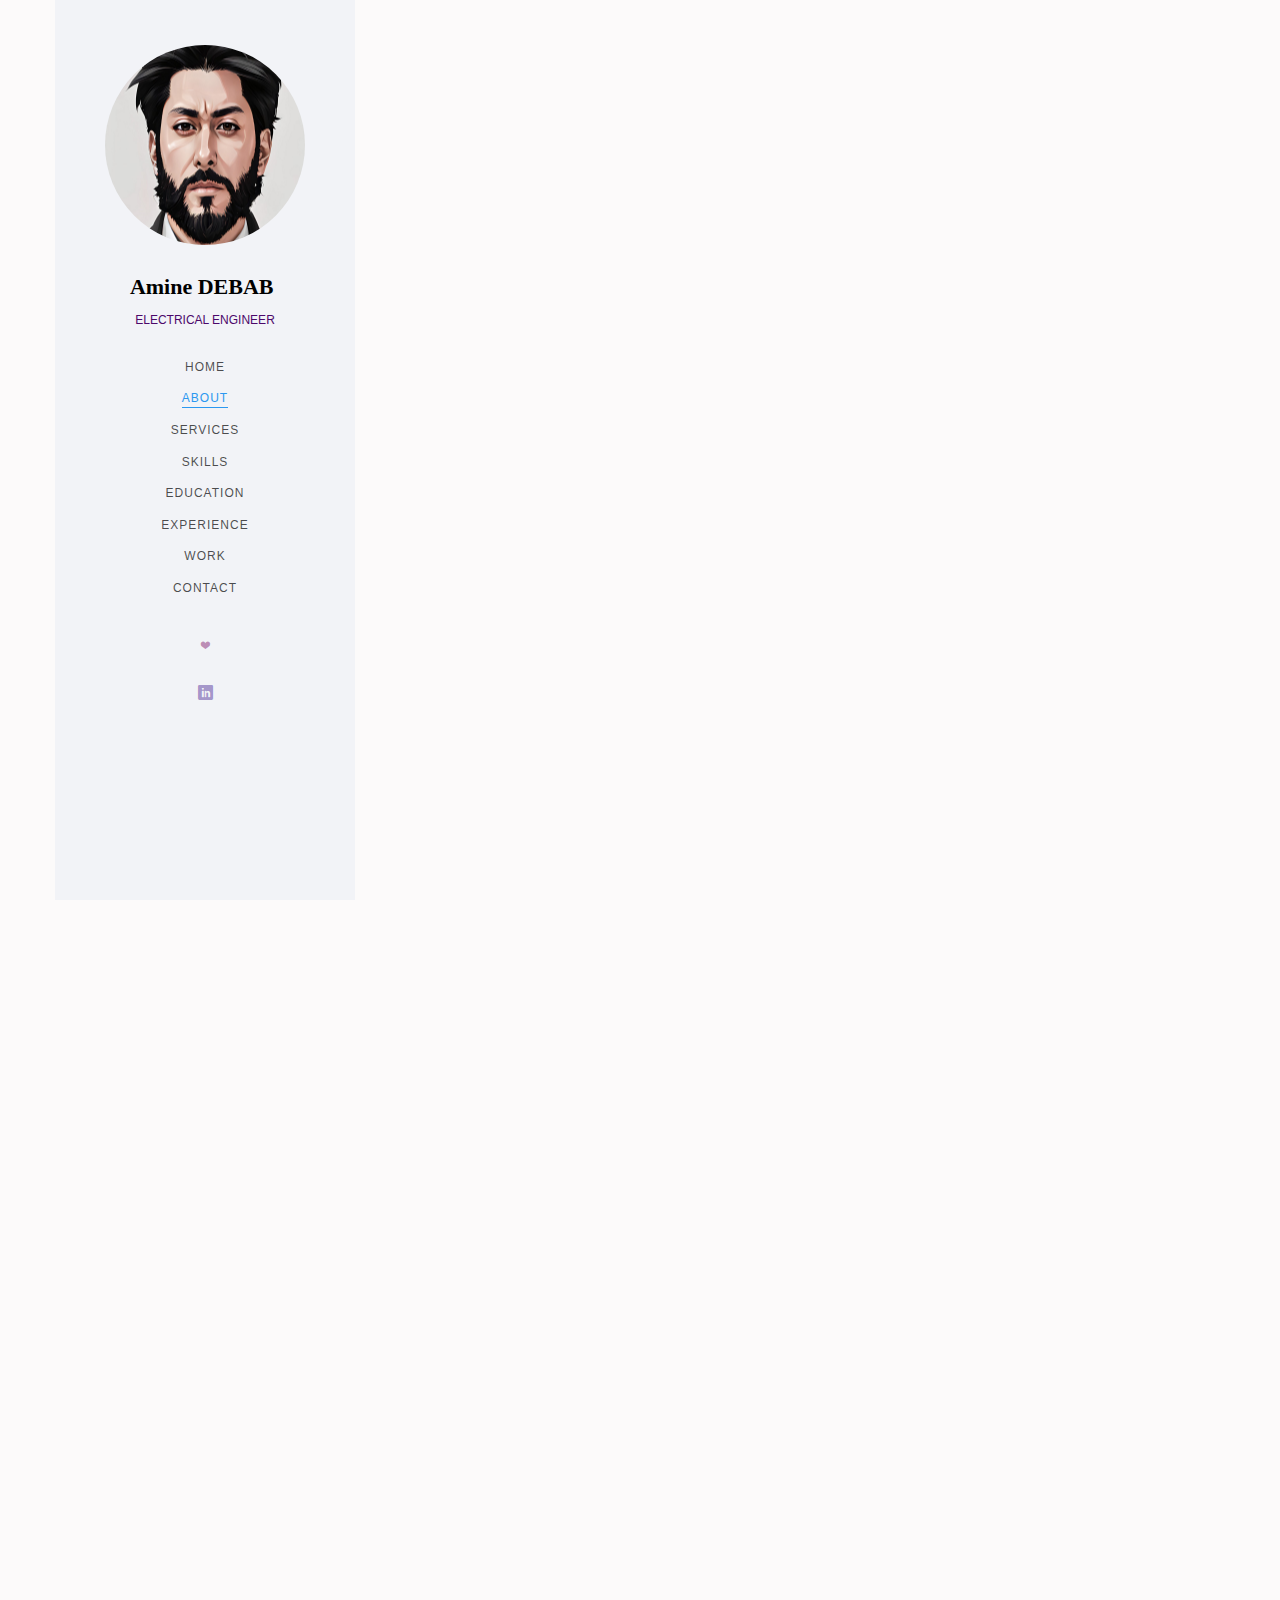
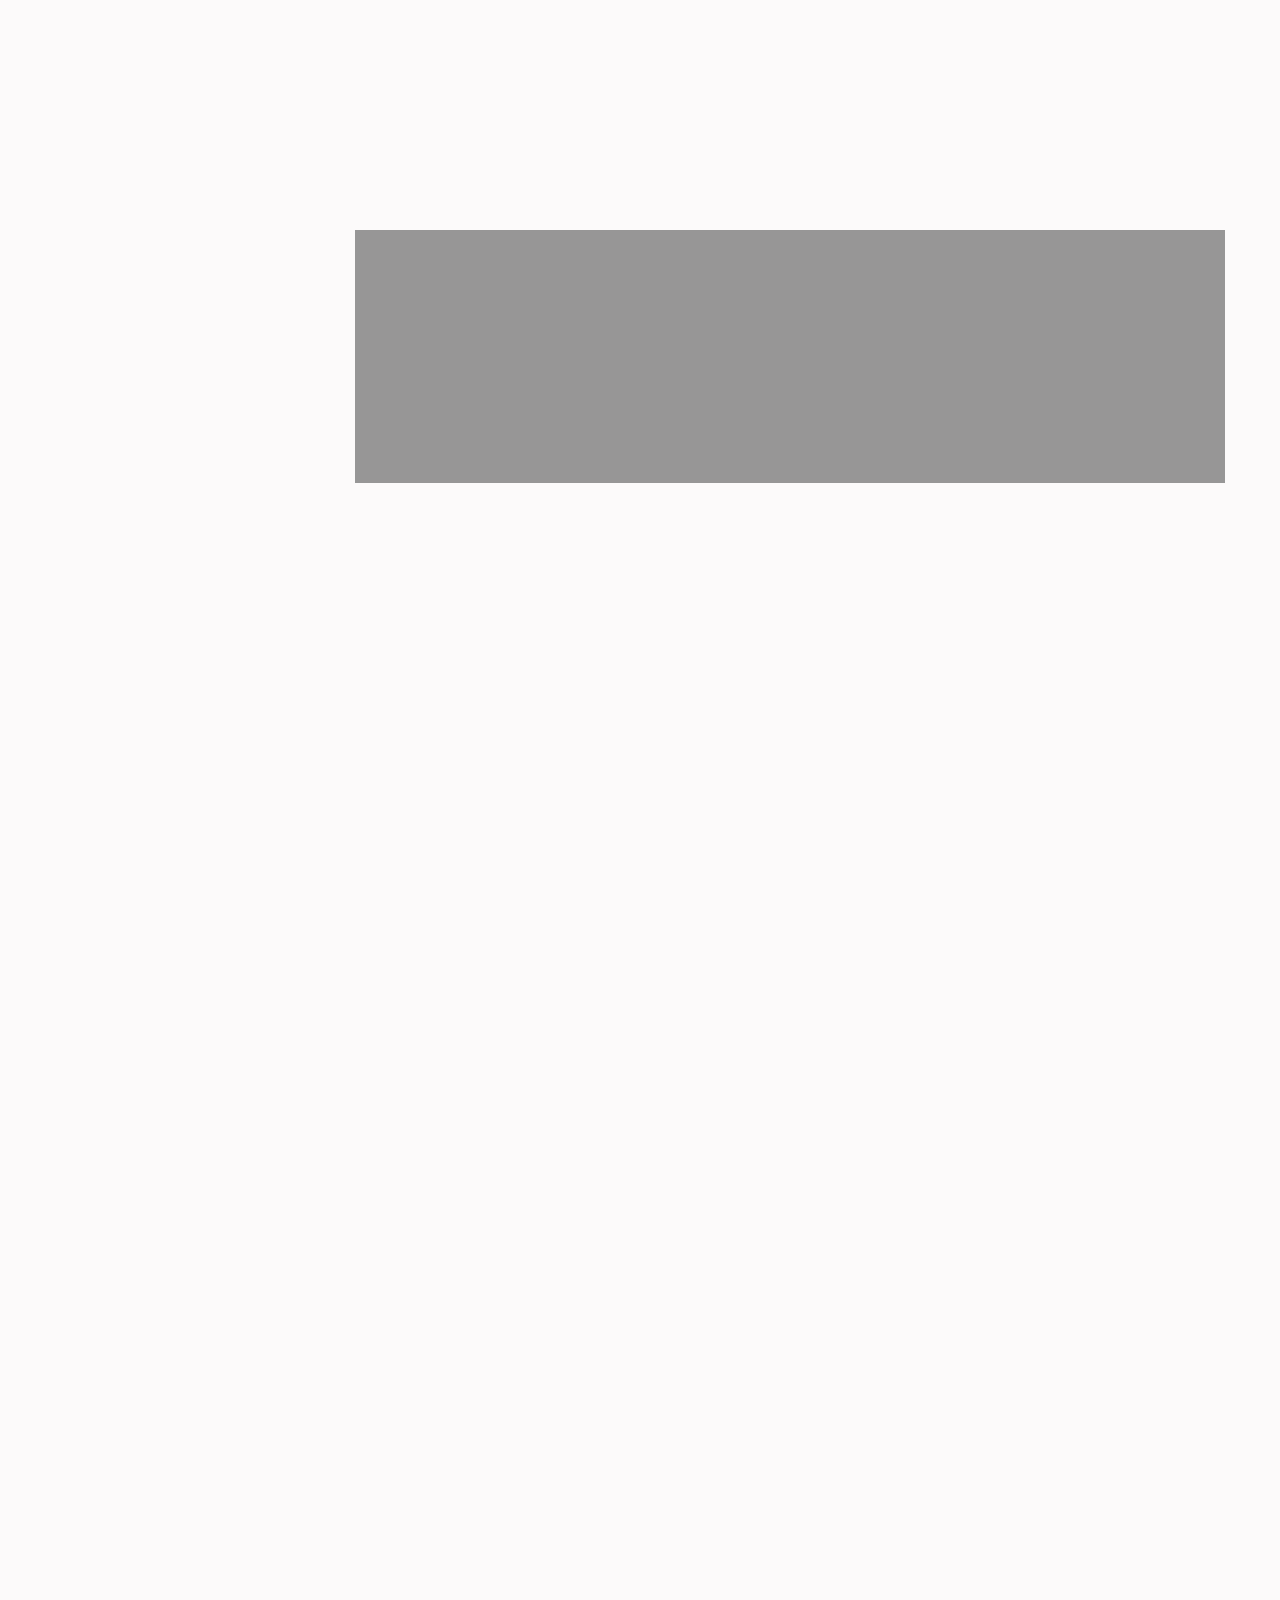
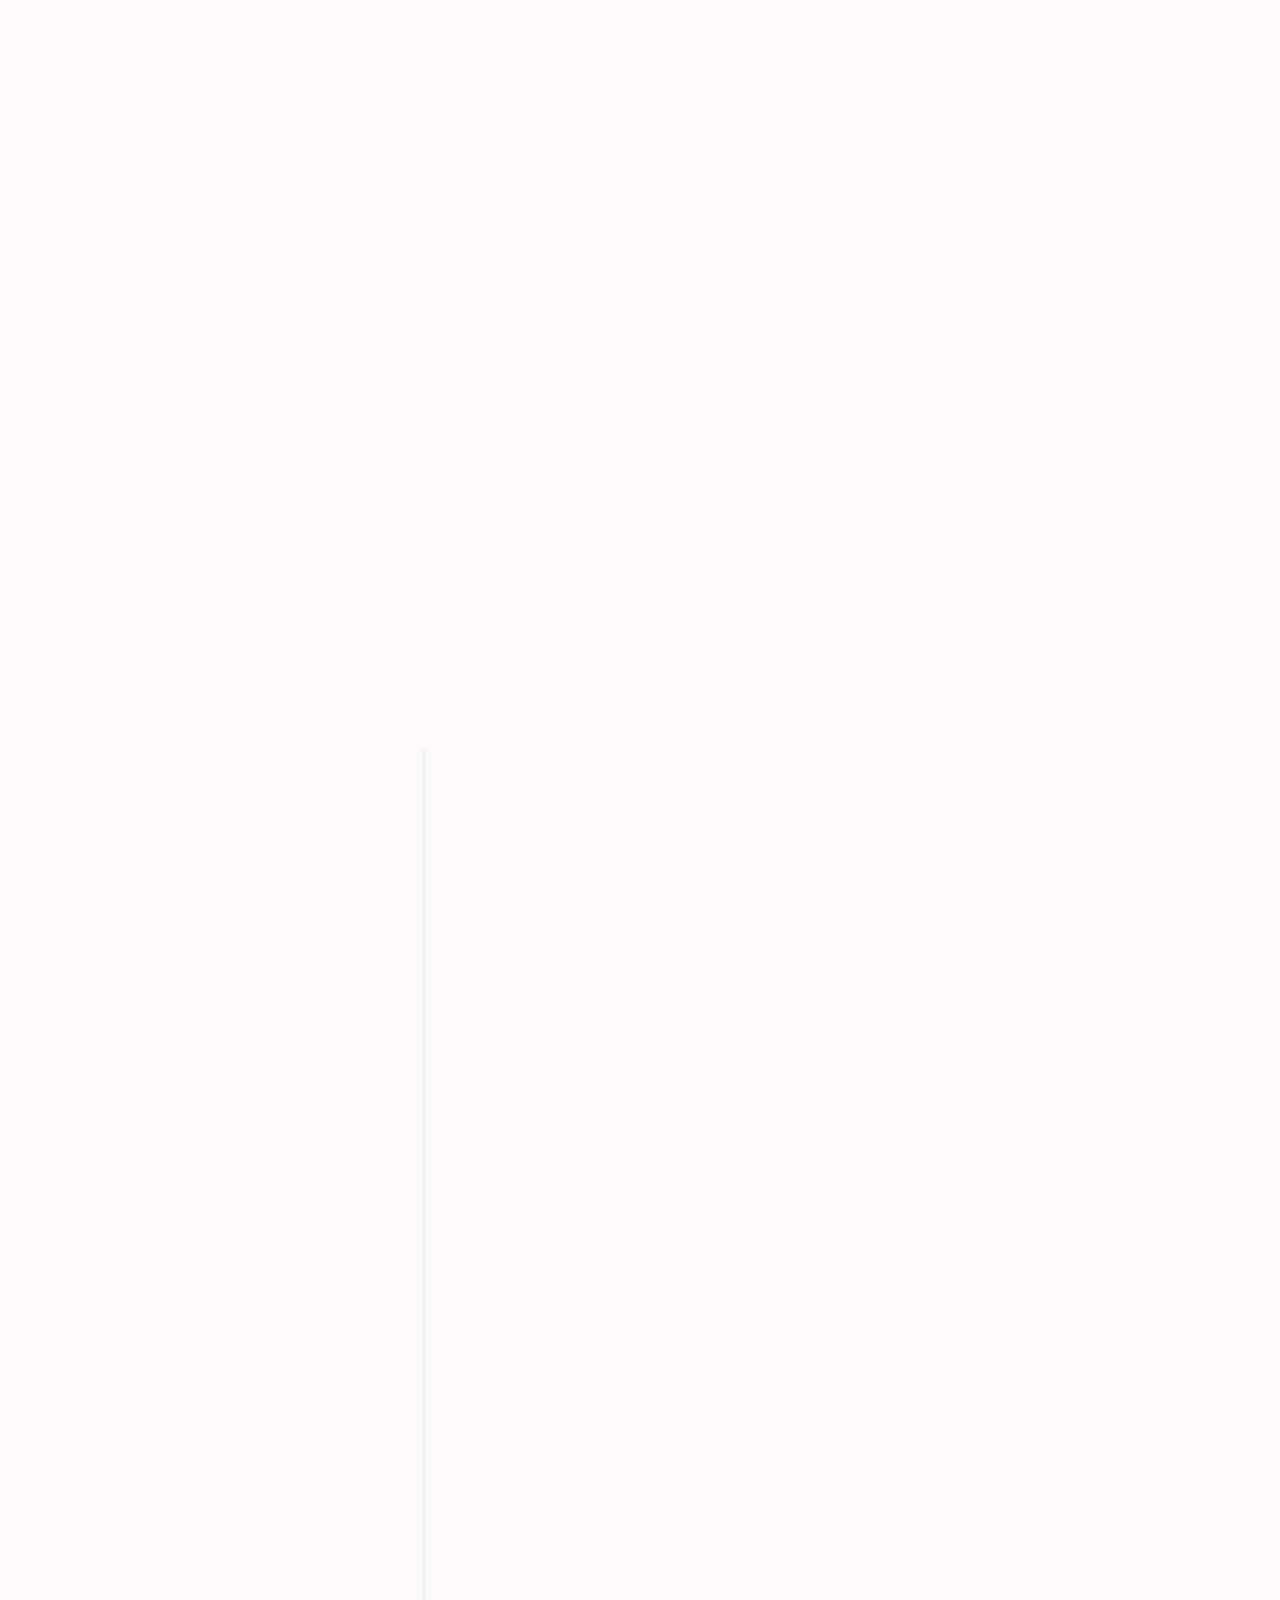
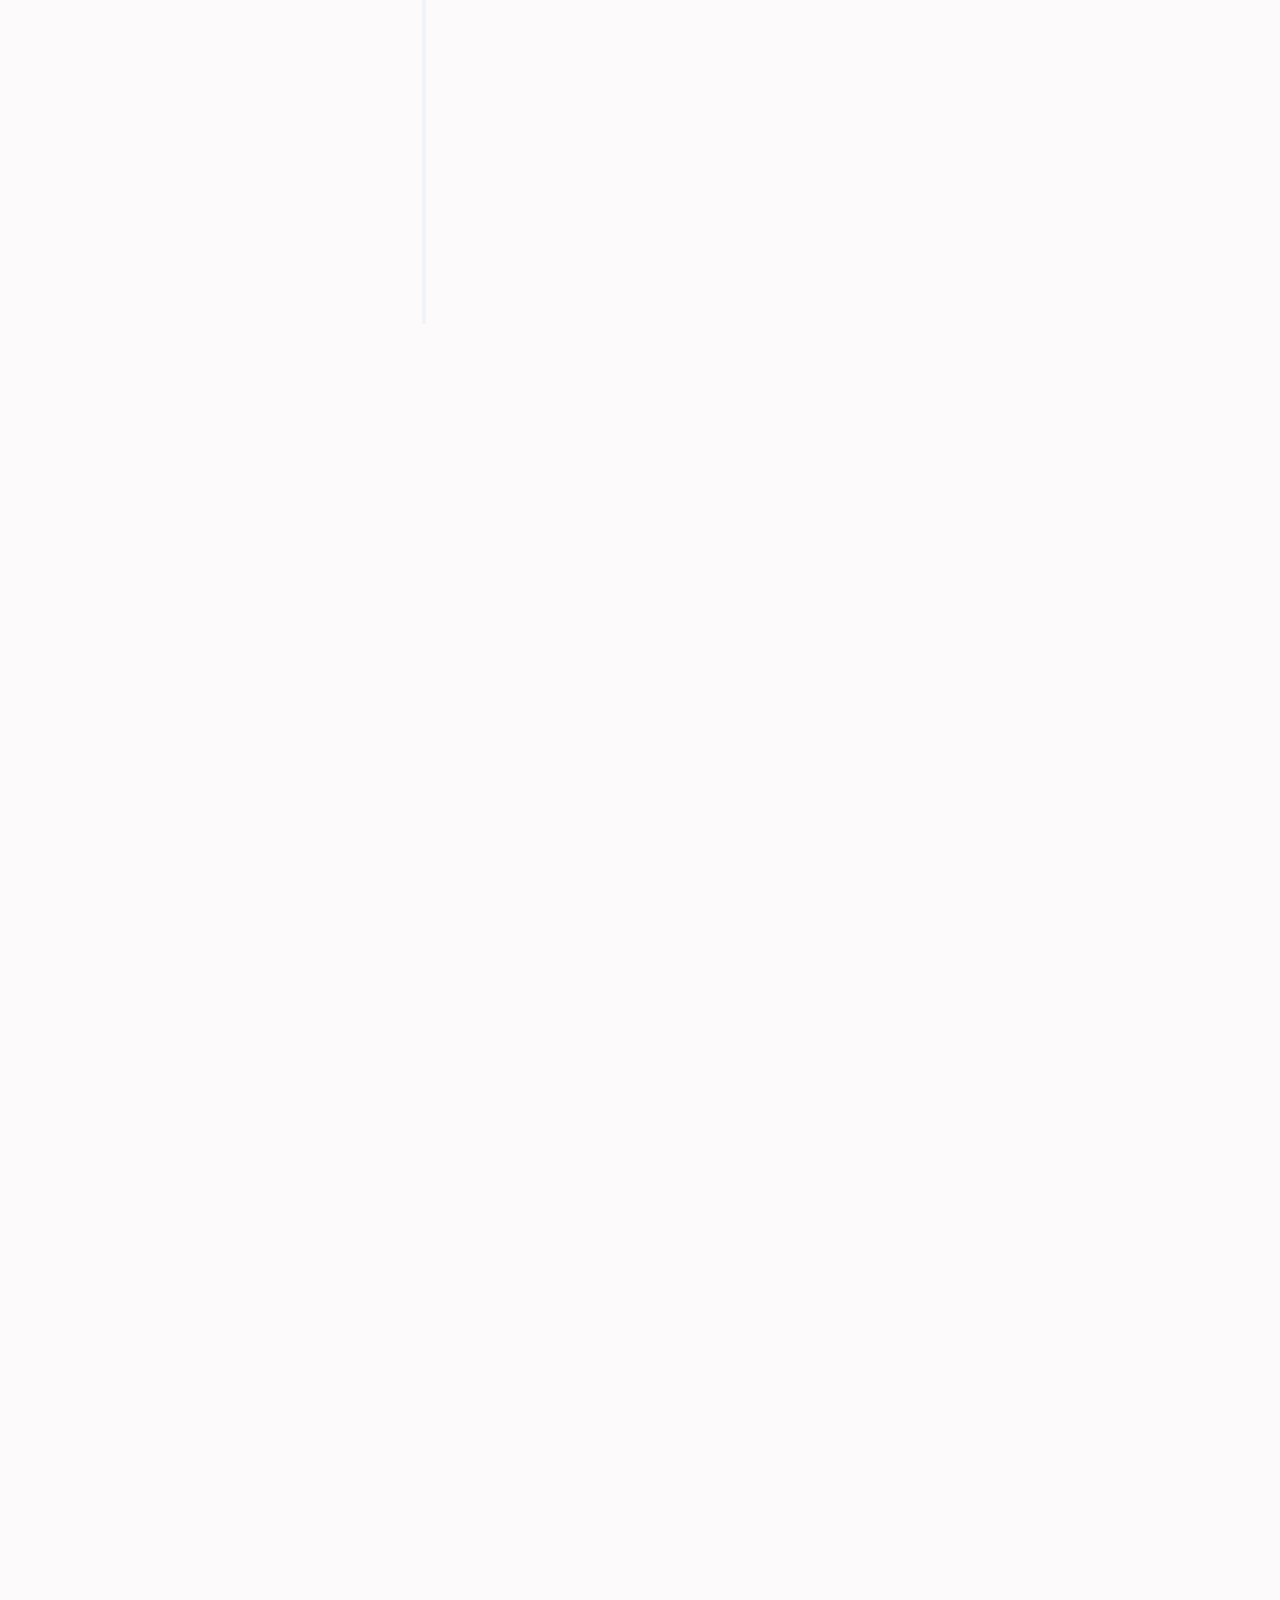
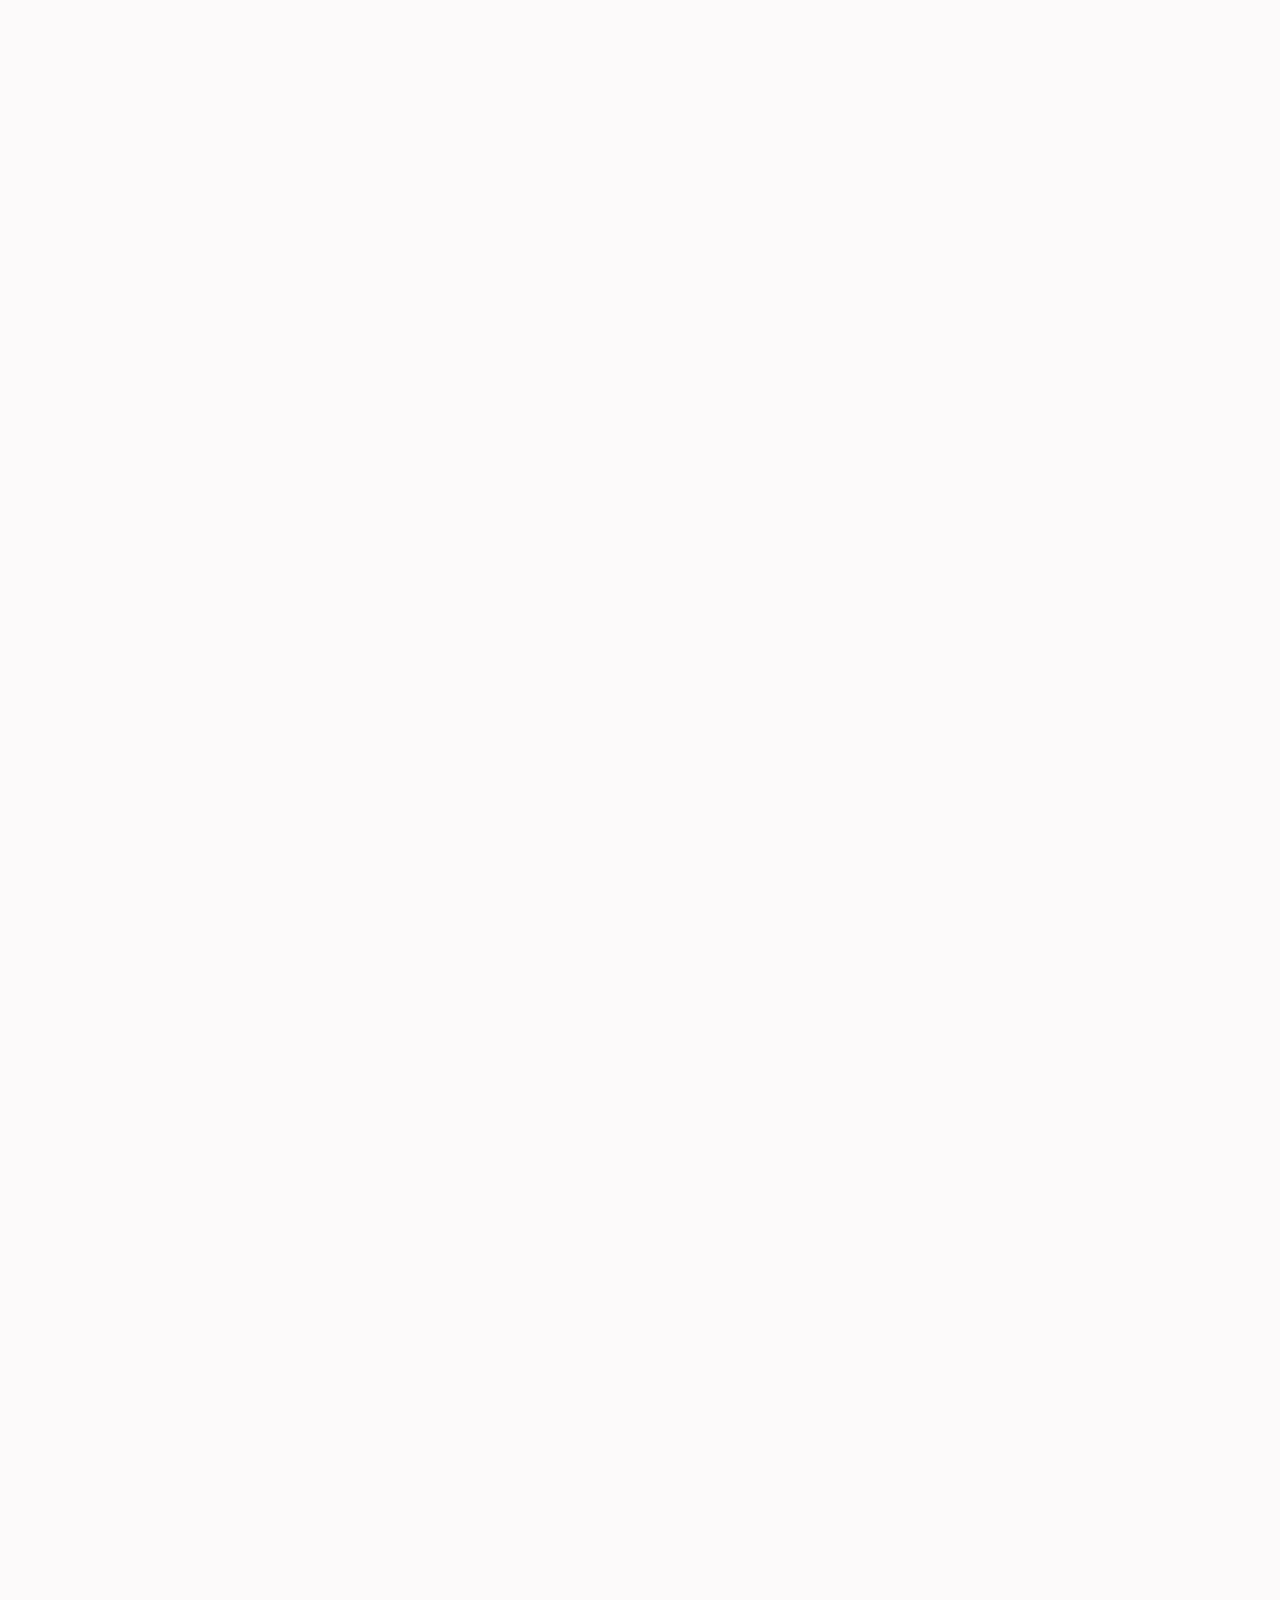
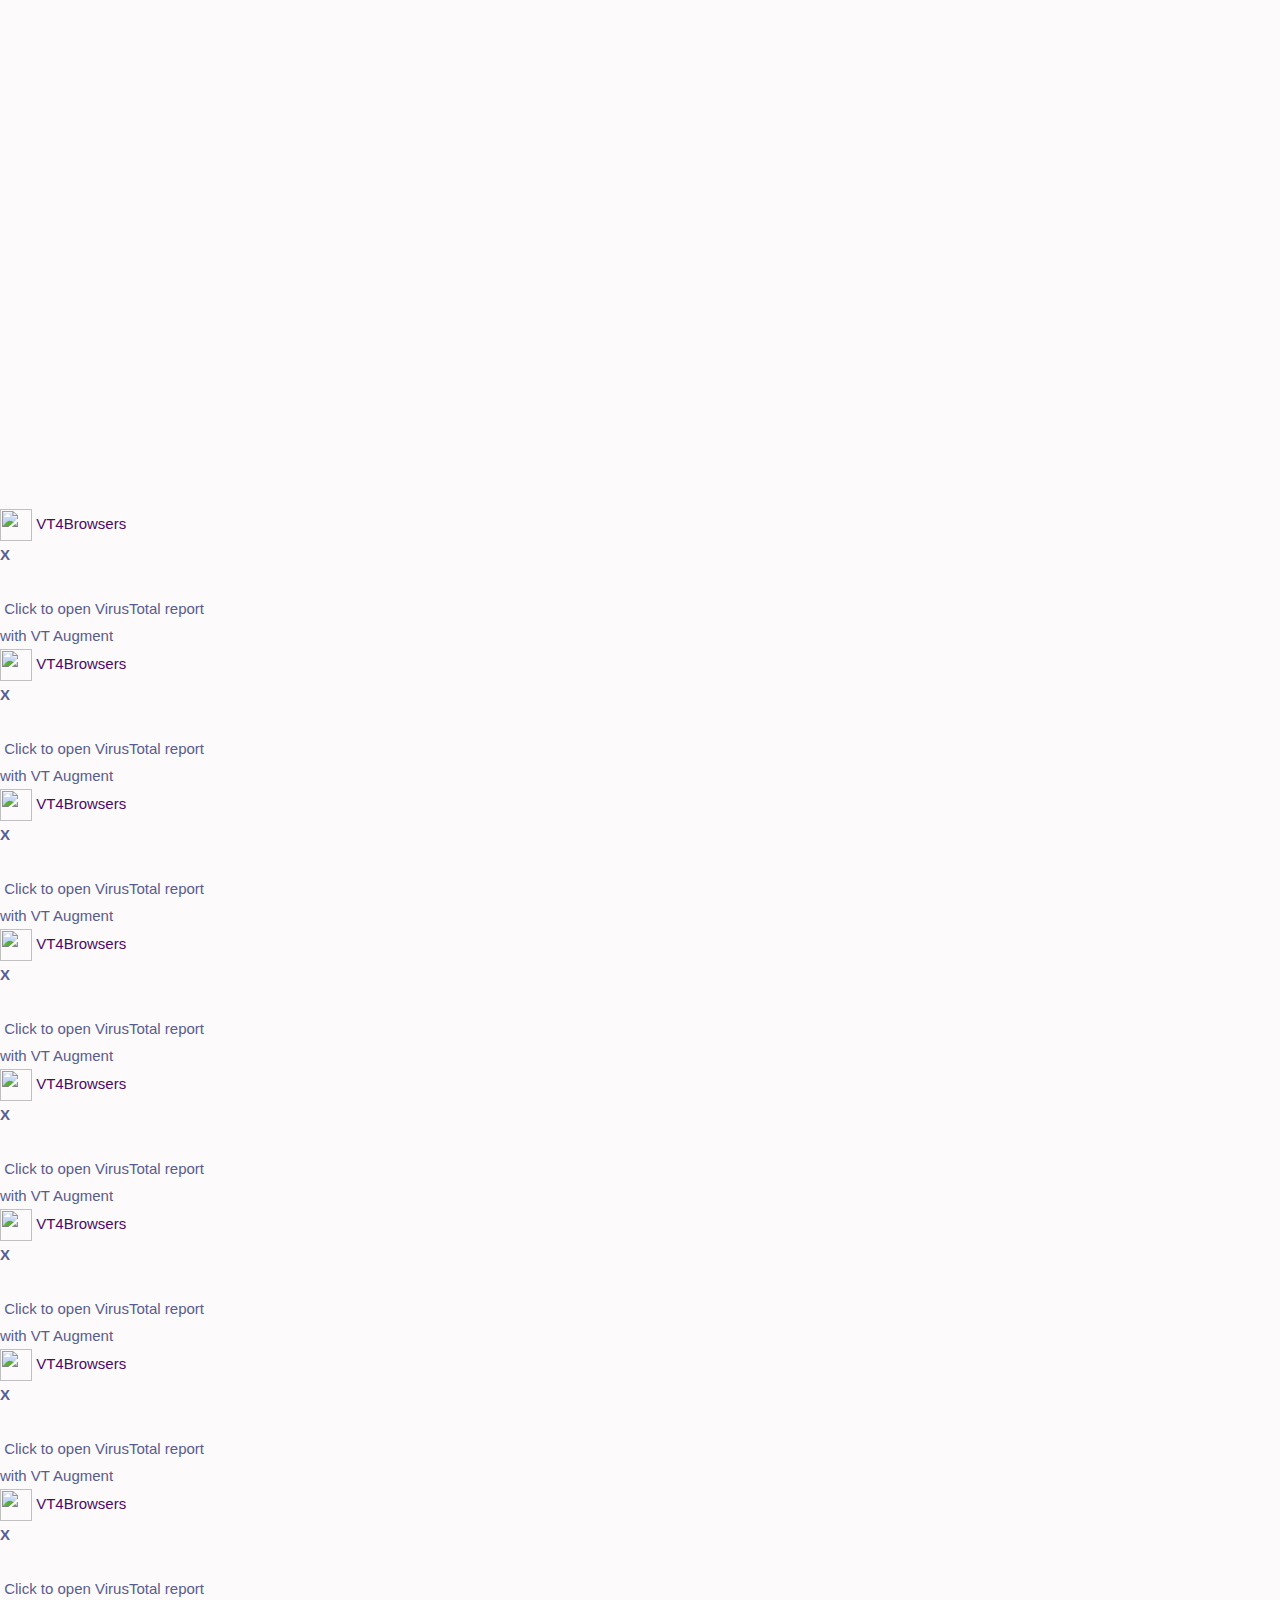
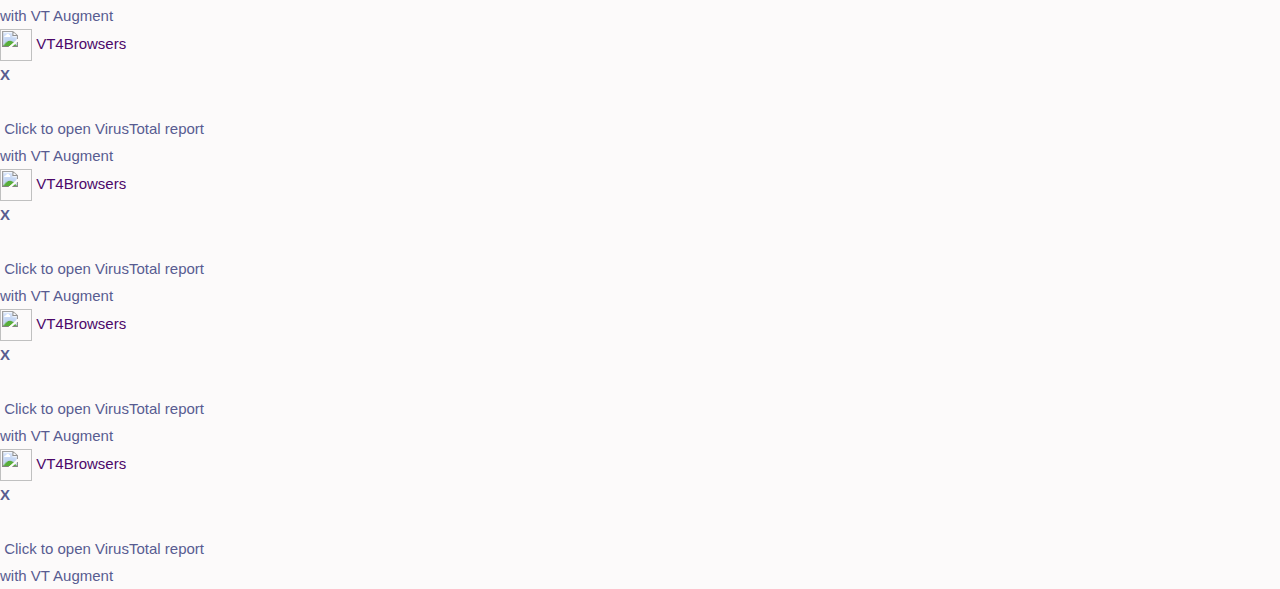
==== index.html @ 6f041cd4 "modified:   index.html" ====
<!DOCTYPE html>
<!-- saved from url=(0032)http://127.0.0.1:5500/index.html -->
<html class="js flexbox canvas canvastext webgl no-touch geolocation postmessage websqldatabase indexeddb hashchange history draganddrop websockets rgba hsla multiplebgs backgroundsize borderimage borderradius boxshadow textshadow opacity cssanimations csscolumns cssgradients cssreflections csstransforms csstransforms3d csstransitions fontface generatedcontent video audio localstorage sessionstorage webworkers no-applicationcache svg inlinesvg smil svgclippaths js flexbox canvas canvastext webgl touch geolocation postmessage websqldatabase indexeddb hashchange history draganddrop websockets rgba hsla multiplebgs backgroundsize borderimage borderradius boxshadow textshadow opacity cssanimations csscolumns cssgradients cssreflections csstransforms csstransforms3d csstransitions fontface generatedcontent video audio localstorage sessionstorage webworkers no-applicationcache svg inlinesvg smil svgclippaths js flexbox canvas canvastext webgl no-touch geolocation postmessage websqldatabase indexeddb hashchange history draganddrop websockets rgba hsla multiplebgs backgroundsize borderimage borderradius boxshadow textshadow opacity cssanimations csscolumns cssgradients cssreflections csstransforms csstransforms3d csstransitions fontface generatedcontent video audio localstorage sessionstorage webworkers no-applicationcache svg inlinesvg smil svgclippaths js flexbox canvas canvastext webgl no-touch geolocation postmessage websqldatabase indexeddb hashchange history draganddrop websockets rgba hsla multiplebgs backgroundsize borderimage borderradius boxshadow textshadow opacity cssanimations csscolumns cssgradients cssreflections csstransforms csstransforms3d csstransitions fontface generatedcontent video audio localstorage sessionstorage webworkers no-applicationcache svg inlinesvg smil svgclippaths js flexbox canvas canvastext webgl no-touch geolocation postmessage websqldatabase indexeddb hashchange history draganddrop websockets rgba hsla multiplebgs backgroundsize borderimage borderradius boxshadow textshadow opacity cssanimations csscolumns cssgradients cssreflections csstransforms csstransforms3d csstransitions fontface generatedcontent video audio localstorage sessionstorage webworkers no-applicationcache svg inlinesvg smil svgclippaths js flexbox canvas canvastext webgl no-touch geolocation postmessage websqldatabase indexeddb hashchange history draganddrop websockets rgba hsla multiplebgs backgroundsize borderimage borderradius boxshadow textshadow opacity cssanimations csscolumns cssgradients cssreflections csstransforms csstransforms3d csstransitions fontface generatedcontent video audio localstorage sessionstorage webworkers no-applicationcache svg inlinesvg smil svgclippaths js flexbox canvas canvastext webgl no-touch geolocation postmessage websqldatabase indexeddb hashchange history draganddrop websockets rgba hsla multiplebgs backgroundsize borderimage borderradius boxshadow textshadow opacity cssanimations csscolumns cssgradients cssreflections csstransforms csstransforms3d csstransitions fontface generatedcontent video audio localstorage sessionstorage webworkers no-applicationcache svg inlinesvg smil svgclippaths js flexbox canvas canvastext webgl no-touch geolocation postmessage websqldatabase indexeddb hashchange history draganddrop websockets rgba hsla multiplebgs backgroundsize borderimage borderradius boxshadow textshadow opacity cssanimations csscolumns cssgradients cssreflections csstransforms csstransforms3d csstransitions fontface generatedcontent video audio localstorage sessionstorage webworkers no-applicationcache svg inlinesvg smil svgclippaths js flexbox canvas canvastext webgl no-touch geolocation postmessage websqldatabase indexeddb hashchange history draganddrop websockets rgba hsla multiplebgs backgroundsize borderimage borderradius boxshadow textshadow opacity cssanimations csscolumns cssgradients cssreflections csstransforms csstransforms3d csstransitions fontface generatedcontent video audio localstorage sessionstorage webworkers no-applicationcache svg inlinesvg smil svgclippaths js flexbox canvas canvastext webgl no-touch geolocation postmessage websqldatabase indexeddb hashchange history draganddrop websockets rgba hsla multiplebgs backgroundsize borderimage borderradius boxshadow textshadow opacity cssanimations csscolumns cssgradients cssreflections csstransforms csstransforms3d csstransitions fontface generatedcontent video audio localstorage sessionstorage webworkers no-applicationcache svg inlinesvg smil svgclippaths js flexbox canvas canvastext webgl no-touch geolocation postmessage websqldatabase indexeddb hashchange history draganddrop websockets rgba hsla multiplebgs backgroundsize borderimage borderradius boxshadow textshadow opacity cssanimations csscolumns cssgradients cssreflections csstransforms csstransforms3d csstransitions fontface generatedcontent video audio localstorage sessionstorage webworkers no-applicationcache svg inlinesvg smil svgclippaths js flexbox canvas canvastext webgl no-touch geolocation postmessage websqldatabase indexeddb hashchange history draganddrop websockets rgba hsla multiplebgs backgroundsize borderimage borderradius boxshadow textshadow opacity cssanimations csscolumns cssgradients cssreflections csstransforms csstransforms3d csstransitions fontface generatedcontent video audio localstorage sessionstorage webworkers no-applicationcache svg inlinesvg smil svgclippaths js flexbox canvas canvastext webgl no-touch geolocation postmessage websqldatabase indexeddb hashchange history draganddrop websockets rgba hsla multiplebgs backgroundsize borderimage borderradius boxshadow textshadow opacity cssanimations csscolumns cssgradients cssreflections csstransforms csstransforms3d csstransitions fontface generatedcontent video audio localstorage sessionstorage webworkers no-applicationcache svg inlinesvg smil svgclippaths js flexbox canvas canvastext webgl no-touch geolocation postmessage websqldatabase indexeddb hashchange history draganddrop websockets rgba hsla multiplebgs backgroundsize borderimage borderradius boxshadow textshadow opacity cssanimations csscolumns cssgradients cssreflections csstransforms csstransforms3d csstransitions fontface generatedcontent video audio localstorage sessionstorage webworkers no-applicationcache svg inlinesvg smil svgclippaths js flexbox canvas canvastext webgl no-touch geolocation postmessage websqldatabase indexeddb hashchange history draganddrop websockets rgba hsla multiplebgs backgroundsize borderimage borderradius boxshadow textshadow opacity cssanimations csscolumns cssgradients cssreflections csstransforms csstransforms3d csstransitions fontface generatedcontent video audio localstorage sessionstorage webworkers no-applicationcache svg inlinesvg smil svgclippaths js flexbox canvas canvastext webgl no-touch geolocation postmessage websqldatabase indexeddb hashchange history draganddrop websockets rgba hsla multiplebgs backgroundsize borderimage borderradius boxshadow textshadow opacity cssanimations csscolumns cssgradients cssreflections csstransforms csstransforms3d csstransitions fontface generatedcontent video audio localstorage sessionstorage webworkers no-applicationcache svg inlinesvg smil svgclippaths js flexbox canvas canvastext webgl no-touch geolocation postmessage websqldatabase indexeddb hashchange history draganddrop websockets rgba hsla multiplebgs backgroundsize borderimage borderradius boxshadow textshadow opacity cssanimations csscolumns cssgradients cssreflections csstransforms csstransforms3d csstransitions fontface generatedcontent video audio localstorage sessionstorage webworkers no-applicationcache svg inlinesvg smil svgclippaths js flexbox canvas canvastext webgl no-touch geolocation postmessage websqldatabase indexeddb hashchange history draganddrop websockets rgba hsla multiplebgs backgroundsize borderimage borderradius boxshadow textshadow opacity cssanimations csscolumns cssgradients cssreflections csstransforms csstransforms3d csstransitions fontface generatedcontent video audio localstorage sessionstorage webworkers no-applicationcache svg inlinesvg smil svgclippaths js flexbox canvas canvastext webgl no-touch geolocation postmessage websqldatabase indexeddb hashchange history draganddrop websockets rgba hsla multiplebgs backgroundsize borderimage borderradius boxshadow textshadow opacity cssanimations csscolumns cssgradients cssreflections csstransforms csstransforms3d csstransitions fontface generatedcontent video audio localstorage sessionstorage webworkers no-applicationcache svg inlinesvg smil svgclippaths js flexbox canvas canvastext webgl no-touch geolocation postmessage websqldatabase indexeddb hashchange history draganddrop websockets rgba hsla multiplebgs backgroundsize borderimage borderradius boxshadow textshadow opacity cssanimations csscolumns cssgradients cssreflections csstransforms csstransforms3d csstransitions fontface generatedcontent video audio localstorage sessionstorage webworkers no-applicationcache svg inlinesvg smil svgclippaths js flexbox canvas canvastext webgl no-touch geolocation postmessage websqldatabase indexeddb hashchange history draganddrop websockets rgba hsla multiplebgs backgroundsize borderimage borderradius boxshadow textshadow opacity cssanimations csscolumns cssgradients cssreflections csstransforms csstransforms3d csstransitions fontface generatedcontent video audio localstorage sessionstorage webworkers no-applicationcache svg inlinesvg smil svgclippaths js flexbox canvas canvastext webgl no-touch geolocation postmessage websqldatabase indexeddb hashchange history draganddrop websockets rgba hsla multiplebgs backgroundsize borderimage borderradius boxshadow textshadow opacity cssanimations csscolumns cssgradients cssreflections csstransforms csstransforms3d csstransitions fontface generatedcontent video audio localstorage sessionstorage webworkers no-applicationcache svg inlinesvg smil svgclippaths js flexbox canvas canvastext webgl no-touch geolocation postmessage websqldatabase indexeddb hashchange history draganddrop websockets rgba hsla multiplebgs backgroundsize borderimage borderradius boxshadow textshadow opacity cssanimations csscolumns cssgradients cssreflections csstransforms csstransforms3d csstransitions fontface generatedcontent video audio localstorage sessionstorage webworkers no-applicationcache svg inlinesvg smil svgclippaths js flexbox canvas canvastext webgl no-touch geolocation postmessage websqldatabase indexeddb hashchange history draganddrop websockets rgba hsla multiplebgs backgroundsize borderimage borderradius boxshadow textshadow opacity cssanimations csscolumns cssgradients cssreflections csstransforms csstransforms3d csstransitions fontface generatedcontent video audio localstorage sessionstorage webworkers no-applicationcache svg inlinesvg smil svgclippaths js flexbox canvas canvastext webgl no-touch geolocation postmessage websqldatabase indexeddb hashchange history draganddrop websockets rgba hsla multiplebgs backgroundsize borderimage borderradius boxshadow textshadow opacity cssanimations csscolumns cssgradients cssreflections csstransforms csstransforms3d csstransitions fontface generatedcontent video audio localstorage sessionstorage webworkers no-applicationcache svg inlinesvg smil svgclippaths js flexbox canvas canvastext webgl no-touch geolocation postmessage websqldatabase indexeddb hashchange history draganddrop websockets rgba hsla multiplebgs backgroundsize borderimage borderradius boxshadow textshadow opacity cssanimations csscolumns cssgradients cssreflections csstransforms csstransforms3d csstransitions fontface generatedcontent video audio localstorage sessionstorage webworkers no-applicationcache svg inlinesvg smil svgclippaths js flexbox canvas canvastext webgl no-touch geolocation postmessage websqldatabase indexeddb hashchange history draganddrop websockets rgba hsla multiplebgs backgroundsize borderimage borderradius boxshadow textshadow opacity cssanimations csscolumns cssgradients cssreflections csstransforms csstransforms3d csstransitions fontface generatedcontent video audio localstorage sessionstorage webworkers no-applicationcache svg inlinesvg smil svgclippaths js flexbox canvas canvastext webgl no-touch geolocation postmessage websqldatabase indexeddb hashchange history draganddrop websockets rgba hsla multiplebgs backgroundsize borderimage borderradius boxshadow textshadow opacity cssanimations csscolumns cssgradients cssreflections csstransforms csstransforms3d csstransitions fontface generatedcontent video audio localstorage sessionstorage webworkers no-applicationcache svg inlinesvg smil svgclippaths js flexbox canvas canvastext webgl no-touch geolocation postmessage websqldatabase indexeddb hashchange history draganddrop websockets rgba hsla multiplebgs backgroundsize borderimage borderradius boxshadow textshadow opacity cssanimations csscolumns cssgradients cssreflections csstransforms csstransforms3d csstransitions fontface generatedcontent video audio localstorage sessionstorage webworkers no-applicationcache svg inlinesvg smil svgclippaths" style="" data-inboxsdk-session-id="1686644756751-0.5340267069441942"><plasmo-csui><template shadowrootmode="open"><div id="plasmo-shadow-container" style="z-index: 2147483647; position: relative;"><div id="plasmo-overlay-0" class="plasmo-csui-container" style="display: flex; position: absolute; top: 0px; left: 0px;"></div></div></template></plasmo-csui><script type="text/javascript" charset="utf-8" defer="" async="" src="chrome-extension://acpjhbjgjlpeanfemfbbkabadjolngdk/inject-scripts/patch-xhr.js" data-params="{}"></script><head><meta http-equiv="Content-Type" content="text/html; charset=UTF-8"><style id="MTU4MDAwMDAxOTk5OTkyMA=="></style><style>
  .vt-augment {
    position: relative;
    display: flex;
    justify-content: center;
    align-items: center;
  }
  .vt-augment.drawer {
    display: none;
    width: 700px;
    background: white;
    border: 1px solid #e6e6e6;
    text-align: left;
    z-index: 102;
    position: fixed;
    right: 0;
    top: 0;
    height: 100vh;
    box-shadow: -4px 5px 8px -3px rgba(17, 17, 17, .16);
    animation: slideToRight 0.5s 1 forwards;
    transform: translateX(100vw);
  }
  .vt-augment.drawer[opened] {
    display: flex;
    animation: slideFromRight 0.2s 1 forwards;
  }
  .vt-augment > .spinner {
    position: absolute;
    z-index: 199;
    top: calc(50% - 50px);
    left: calc(50% - 50px);
    border: 8px solid rgba(0, 0, 0, 0.2);
    border-left-color: white;
    border-radius: 50%;
    width: 50px;
    height: 50px;
    animation: spin 1.2s linear infinite;
  }
  @keyframes spin {
    to { transform: rotate(360deg); }
  }
  @keyframes slideFromRight {
    0% {
      transform: translateX(100vw);
    }
    100% {
      transform: translateX(0);
    }
  }
  @keyframes slideToRight {
    100% {
      transform: translateX(100vw);
      display: none;
    }
  }
  @media screen and (max-width: 700px) {
    .vt-augment.drawer {
      width: 100%;
    }
  }
</style><style type="text/css">/* Copyright 2014-present Evernote Corporation. All rights reserved. */
@keyframes caretBlink {
    from { opacity: 1.0; }
    to { opacity: 0.0; }
}

@keyframes rotateSpinner {
    from {
        transform:rotate(0deg);
    }
    to {
        transform:rotate(360deg);
    }
}

#text-tool-caret {
    animation-name: caretBlink;  
    animation-iteration-count: infinite;  
    animation-timing-function: cubic-bezier(1.0,0,0,1.0);
    animation-duration: 1s; 
}

#en-markup-loading-spinner {
    position: absolute;
    top: calc(50% - 16px);
    left: calc(50% - 16px);
    width: 32px;
    height: 32px;
}

#en-markup-loading-spinner img {
    position: relative;
    top: 0px;
    left: 0px;
    animation-name: rotateSpinner;
    animation-duration: 0.6s;
    animation-iteration-count: infinite;
    animation-timing-function: linear;
}
</style><style type="text/css">/* Copyright 2014-present Evernote Corporation. All rights reserved. */
.skitchToastBoxContainer {
    position: absolute;
    width: 100%;
    text-align: center;
    top: 30px;
    -webkit-user-select: none;
    -moz-user-select: none;
    pointer-events: none;
}

.skitchToastBox {
    width: 200px;
    height: 16px;
    padding: 12px;
    background-color: rgba(47, 55, 61, 0.95);
    border-radius: 4px;
    color: white;
    cursor: default;
    font-size: 10pt;
    text-shadow: 1px 1px 2px rgba(0, 0, 0, 0.32);
    font-family: 'Soleil', Helvetica, Arial, sans-serif;
    border: 2px rgba(255, 255, 255, 0.38) solid;
}

.lang-zh-cn .skitchToastBox {
    font-family: '微软雅黑', 'Microsoft YaHei', SimSun,
        '&#x30E1;&#x30A4;&#x30EA;&#x30AA;', Meiryo, 'MS PGothic', 'Soleil',
        Helvetica, Arial, sans-serif;
}

.lang-ja-jp .skitchToastBox {
    font-family: '&#x30E1;&#x30A4;&#x30EA;&#x30AA;', Meiryo, 'MS PGothic',
        '微软雅黑', 'Microsoft YaHei', SimSun, 'Soleil', Helvetica, Arial,
        sans-serif;
}

.skitchToast {
    padding-left: 20px;
    padding-right: 20px;
    display: inline-block;
    height: 10px;
    color: #f1f5f8;
    text-align: center;
}

.skitchVisible {
    /* Don't remove this class it's a hack used by the Evernote Clipper */
}
</style><style type="text/css">/* Copyright 2014-present Evernote Corporation. All rights reserved. */

@font-face {
	font-family: 'Soleil';
	src: url([data-uri]);
	font-weight: normal;
	font-style: normal;
}
</style><style type="text/css">/* Copyright 2019-present Evernote Corporation. All rights reserved. */

#en-markup-disabled {
    position: fixed;
    z-index: 9999;
    width: 100%;
    height: 100%;
    top: 0px;
    left: 0px;
    cursor: default;
    -webkit-user-select: none;
}

#en-markup-alert-container {
    position: absolute;
    z-index: 9999;
    width: 450px;
    left: calc(50% - 225px);
    top: calc(50% - 85px);
    background-color: white;
    box-shadow: 0 2px 7px 1px rgba(0,0,0,0.35);
    -webkit-user-select: none;
}

#en-markup-alert-container .cell-1 {
    position: relative;
    height: 110px;
    width: 105px;
    float: left;
    text-align: center;
    background-image: url([data-uri]);
    background-position: 65% 50%;
    background-repeat: no-repeat;
}

#en-markup-alert-container .cell-2 {
    position: relative;
    float: left;
    width: 345px;
    margin-top: 29px;
    margin-bottom: 20px;
}

#en-markup-alert-container .cell-2 .cell-2-title {
    margin-bottom: 5px;
    padding-right: 30px;
    font-size: 12pt;
    font-family: Tahoma, Arial;
}

#en-markup-alert-container .cell-2 .cell-2-message {
    padding-right: 30px;
    font-size: 9.5pt;
    font-family: Tahoma, Arial;
}

#en-markup-alert-container .cell-3 {
    position: relative;
    width: 450px;
    height: 60px;
    float: left;
    background-color: rgb(240,240,240);
}

#en-markup-alert-container .cell-3 button {
    position: absolute;
    top: 12px;
    right: 15px;
    width: 110px;
    height: 36px;
}

#en-markup-alert-container .cell-3 button.alt-button {
    position: absolute;
    top: 12px;
    right: 140px;
    width: 110px;
    height: 36px;
}
</style></head><body><plasmo-csui><template shadowrootmode="open"><div id="plasmo-shadow-container" style="z-index: 2147483647; position: relative;"><div id="plasmo-overlay-0" class="plasmo-csui-container" style="display: flex; position: absolute; top: 0px; left: 0px;"></div></div></template></plasmo-csui><script type="text/javascript" charset="utf-8" defer="" async="" src="chrome-extension://acpjhbjgjlpeanfemfbbkabadjolngdk/inject-scripts/patch-xhr.js" data-params="{}"></script><style id="MTgyMDAwMDAxOTk5OTkwOA=="></style><style>
  .vt-augment {
    position: relative;
    display: flex;
    justify-content: center;
    align-items: center;
  }
  .vt-augment.drawer {
    display: none;
    width: 700px;
    background: white;
    border: 1px solid #e6e6e6;
    text-align: left;
    z-index: 102;
    position: fixed;
    right: 0;
    top: 0;
    height: 100vh;
    box-shadow: -4px 5px 8px -3px rgba(17, 17, 17, .16);
    animation: slideToRight 0.5s 1 forwards;
    transform: translateX(100vw);
  }
  .vt-augment.drawer[opened] {
    display: flex;
    animation: slideFromRight 0.2s 1 forwards;
  }
  .vt-augment > .spinner {
    position: absolute;
    z-index: 199;
    top: calc(50% - 50px);
    left: calc(50% - 50px);
    border: 8px solid rgba(0, 0, 0, 0.2);
    border-left-color: white;
    border-radius: 50%;
    width: 50px;
    height: 50px;
    animation: spin 1.2s linear infinite;
  }
  @keyframes spin {
    to { transform: rotate(360deg); }
  }
  @keyframes slideFromRight {
    0% {
      transform: translateX(100vw);
    }
    100% {
      transform: translateX(0);
    }
  }
  @keyframes slideToRight {
    100% {
      transform: translateX(100vw);
      display: none;
    }
  }
  @media screen and (max-width: 700px) {
    .vt-augment.drawer {
      width: 100%;
    }
  }
</style><style type="text/css">/* Copyright 2014-present Evernote Corporation. All rights reserved. */
@keyframes caretBlink {
    from { opacity: 1.0; }
    to { opacity: 0.0; }
}

@keyframes rotateSpinner {
    from {
        transform:rotate(0deg);
    }
    to {
        transform:rotate(360deg);
    }
}

#text-tool-caret {
    animation-name: caretBlink;  
    animation-iteration-count: infinite;  
    animation-timing-function: cubic-bezier(1.0,0,0,1.0);
    animation-duration: 1s; 
}

#en-markup-loading-spinner {
    position: absolute;
    top: calc(50% - 16px);
    left: calc(50% - 16px);
    width: 32px;
    height: 32px;
}

#en-markup-loading-spinner img {
    position: relative;
    top: 0px;
    left: 0px;
    animation-name: rotateSpinner;
    animation-duration: 0.6s;
    animation-iteration-count: infinite;
    animation-timing-function: linear;
}
</style><style type="text/css">/* Copyright 2014-present Evernote Corporation. All rights reserved. */
.skitchToastBoxContainer {
    position: absolute;
    width: 100%;
    text-align: center;
    top: 30px;
    -webkit-user-select: none;
    -moz-user-select: none;
    pointer-events: none;
}

.skitchToastBox {
    width: 200px;
    height: 16px;
    padding: 12px;
    background-color: rgba(47, 55, 61, 0.95);
    border-radius: 4px;
    color: white;
    cursor: default;
    font-size: 10pt;
    text-shadow: 1px 1px 2px rgba(0, 0, 0, 0.32);
    font-family: 'Soleil', Helvetica, Arial, sans-serif;
    border: 2px rgba(255, 255, 255, 0.38) solid;
}

.lang-zh-cn .skitchToastBox {
    font-family: '微软雅黑', 'Microsoft YaHei', SimSun,
        '&#x30E1;&#x30A4;&#x30EA;&#x30AA;', Meiryo, 'MS PGothic', 'Soleil',
        Helvetica, Arial, sans-serif;
}

.lang-ja-jp .skitchToastBox {
    font-family: '&#x30E1;&#x30A4;&#x30EA;&#x30AA;', Meiryo, 'MS PGothic',
        '微软雅黑', 'Microsoft YaHei', SimSun, 'Soleil', Helvetica, Arial,
        sans-serif;
}

.skitchToast {
    padding-left: 20px;
    padding-right: 20px;
    display: inline-block;
    height: 10px;
    color: #f1f5f8;
    text-align: center;
}

.skitchVisible {
    /* Don't remove this class it's a hack used by the Evernote Clipper */
}
</style><style type="text/css">/* Copyright 2014-present Evernote Corporation. All rights reserved. */

@font-face {
	font-family: 'Soleil';
	src: url([data-uri]);
	font-weight: normal;
	font-style: normal;
}
</style><style type="text/css">/* Copyright 2019-present Evernote Corporation. All rights reserved. */

#en-markup-disabled {
    position: fixed;
    z-index: 9999;
    width: 100%;
    height: 100%;
    top: 0px;
    left: 0px;
    cursor: default;
    -webkit-user-select: none;
}

#en-markup-alert-container {
    position: absolute;
    z-index: 9999;
    width: 450px;
    left: calc(50% - 225px);
    top: calc(50% - 85px);
    background-color: white;
    box-shadow: 0 2px 7px 1px rgba(0,0,0,0.35);
    -webkit-user-select: none;
}

#en-markup-alert-container .cell-1 {
    position: relative;
    height: 110px;
    width: 105px;
    float: left;
    text-align: center;
    background-image: url([data-uri]);
    background-position: 65% 50%;
    background-repeat: no-repeat;
}

#en-markup-alert-container .cell-2 {
    position: relative;
    float: left;
    width: 345px;
    margin-top: 29px;
    margin-bottom: 20px;
}

#en-markup-alert-container .cell-2 .cell-2-title {
    margin-bottom: 5px;
    padding-right: 30px;
    font-size: 12pt;
    font-family: Tahoma, Arial;
}

#en-markup-alert-container .cell-2 .cell-2-message {
    padding-right: 30px;
    font-size: 9.5pt;
    font-family: Tahoma, Arial;
}

#en-markup-alert-container .cell-3 {
    position: relative;
    width: 450px;
    height: 60px;
    float: left;
    background-color: rgb(240,240,240);
}

#en-markup-alert-container .cell-3 button {
    position: absolute;
    top: 12px;
    right: 15px;
    width: 110px;
    height: 36px;
}

#en-markup-alert-container .cell-3 button.alt-button {
    position: absolute;
    top: 12px;
    right: 140px;
    width: 110px;
    height: 36px;
}
</style><plasmo-csui><template shadowrootmode="open"><div id="plasmo-shadow-container" style="z-index: 2147483647; position: relative;"><div id="plasmo-overlay-0" class="plasmo-csui-container" style="display: flex; position: absolute; top: -0.000244141px; left: 0px;"></div></div></template></plasmo-csui><script type="text/javascript" charset="utf-8" defer="" async="" src="chrome-extension://acpjhbjgjlpeanfemfbbkabadjolngdk/inject-scripts/patch-xhr.js" data-params="{}"></script><style id="OTgwMDAwMDE5OTk5OTUw"></style><style>
  .vt-augment {
    position: relative;
    display: flex;
    justify-content: center;
    align-items: center;
  }
  .vt-augment.drawer {
    display: none;
    width: 700px;
    background: white;
    border: 1px solid #e6e6e6;
    text-align: left;
    z-index: 102;
    position: fixed;
    right: 0;
    top: 0;
    height: 100vh;
    box-shadow: -4px 5px 8px -3px rgba(17, 17, 17, .16);
    animation: slideToRight 0.5s 1 forwards;
    transform: translateX(100vw);
  }
  .vt-augment.drawer[opened] {
    display: flex;
    animation: slideFromRight 0.2s 1 forwards;
  }
  .vt-augment > .spinner {
    position: absolute;
    z-index: 199;
    top: calc(50% - 50px);
    left: calc(50% - 50px);
    border: 8px solid rgba(0, 0, 0, 0.2);
    border-left-color: white;
    border-radius: 50%;
    width: 50px;
    height: 50px;
    animation: spin 1.2s linear infinite;
  }
  @keyframes spin {
    to { transform: rotate(360deg); }
  }
  @keyframes slideFromRight {
    0% {
      transform: translateX(100vw);
    }
    100% {
      transform: translateX(0);
    }
  }
  @keyframes slideToRight {
    100% {
      transform: translateX(100vw);
      display: none;
    }
  }
  @media screen and (max-width: 700px) {
    .vt-augment.drawer {
      width: 100%;
    }
  }
</style><style type="text/css">/* Copyright 2014-present Evernote Corporation. All rights reserved. */
@keyframes caretBlink {
    from { opacity: 1.0; }
    to { opacity: 0.0; }
}

@keyframes rotateSpinner {
    from {
        transform:rotate(0deg);
    }
    to {
        transform:rotate(360deg);
    }
}

#text-tool-caret {
    animation-name: caretBlink;  
    animation-iteration-count: infinite;  
    animation-timing-function: cubic-bezier(1.0,0,0,1.0);
    animation-duration: 1s; 
}

#en-markup-loading-spinner {
    position: absolute;
    top: calc(50% - 16px);
    left: calc(50% - 16px);
    width: 32px;
    height: 32px;
}

#en-markup-loading-spinner img {
    position: relative;
    top: 0px;
    left: 0px;
    animation-name: rotateSpinner;
    animation-duration: 0.6s;
    animation-iteration-count: infinite;
    animation-timing-function: linear;
}
</style><style type="text/css">/* Copyright 2014-present Evernote Corporation. All rights reserved. */
.skitchToastBoxContainer {
    position: absolute;
    width: 100%;
    text-align: center;
    top: 30px;
    -webkit-user-select: none;
    -moz-user-select: none;
    pointer-events: none;
}

.skitchToastBox {
    width: 200px;
    height: 16px;
    padding: 12px;
    background-color: rgba(47, 55, 61, 0.95);
    border-radius: 4px;
    color: white;
    cursor: default;
    font-size: 10pt;
    text-shadow: 1px 1px 2px rgba(0, 0, 0, 0.32);
    font-family: 'Soleil', Helvetica, Arial, sans-serif;
    border: 2px rgba(255, 255, 255, 0.38) solid;
}

.lang-zh-cn .skitchToastBox {
    font-family: '微软雅黑', 'Microsoft YaHei', SimSun,
        '&#x30E1;&#x30A4;&#x30EA;&#x30AA;', Meiryo, 'MS PGothic', 'Soleil',
        Helvetica, Arial, sans-serif;
}

.lang-ja-jp .skitchToastBox {
    font-family: '&#x30E1;&#x30A4;&#x30EA;&#x30AA;', Meiryo, 'MS PGothic',
        '微软雅黑', 'Microsoft YaHei', SimSun, 'Soleil', Helvetica, Arial,
        sans-serif;
}

.skitchToast {
    padding-left: 20px;
    padding-right: 20px;
    display: inline-block;
    height: 10px;
    color: #f1f5f8;
    text-align: center;
}

.skitchVisible {
    /* Don't remove this class it's a hack used by the Evernote Clipper */
}
</style><style type="text/css">/* Copyright 2014-present Evernote Corporation. All rights reserved. */

@font-face {
	font-family: 'Soleil';
	src: url([data-uri]);
	font-weight: normal;
	font-style: normal;
}
</style><style type="text/css">/* Copyright 2019-present Evernote Corporation. All rights reserved. */

#en-markup-disabled {
    position: fixed;
    z-index: 9999;
    width: 100%;
    height: 100%;
    top: 0px;
    left: 0px;
    cursor: default;
    -webkit-user-select: none;
}

#en-markup-alert-container {
    position: absolute;
    z-index: 9999;
    width: 450px;
    left: calc(50% - 225px);
    top: calc(50% - 85px);
    background-color: white;
    box-shadow: 0 2px 7px 1px rgba(0,0,0,0.35);
    -webkit-user-select: none;
}

#en-markup-alert-container .cell-1 {
    position: relative;
    height: 110px;
    width: 105px;
    float: left;
    text-align: center;
    background-image: url([data-uri]);
    background-position: 65% 50%;
    background-repeat: no-repeat;
}

#en-markup-alert-container .cell-2 {
    position: relative;
    float: left;
    width: 345px;
    margin-top: 29px;
    margin-bottom: 20px;
}

#en-markup-alert-container .cell-2 .cell-2-title {
    margin-bottom: 5px;
    padding-right: 30px;
    font-size: 12pt;
    font-family: Tahoma, Arial;
}

#en-markup-alert-container .cell-2 .cell-2-message {
    padding-right: 30px;
    font-size: 9.5pt;
    font-family: Tahoma, Arial;
}

#en-markup-alert-container .cell-3 {
    position: relative;
    width: 450px;
    height: 60px;
    float: left;
    background-color: rgb(240,240,240);
}

#en-markup-alert-container .cell-3 button {
    position: absolute;
    top: 12px;
    right: 15px;
    width: 110px;
    height: 36px;
}

#en-markup-alert-container .cell-3 button.alt-button {
    position: absolute;
    top: 12px;
    right: 140px;
    width: 110px;
    height: 36px;
}
</style><plasmo-csui><template shadowrootmode="open"><div id="plasmo-shadow-container" style="z-index: 2147483647; position: relative;"><div id="plasmo-overlay-0" class="plasmo-csui-container" style="display: flex; position: absolute; top: 0px; left: 0px;"></div></div></template></plasmo-csui><script type="text/javascript" charset="utf-8" defer="" async="" src="chrome-extension://acpjhbjgjlpeanfemfbbkabadjolngdk/inject-scripts/patch-xhr.js" data-params="{}"></script><style id="MTE0MDAwMDAxOTk5OTk0Mg=="></style><style>
  .vt-augment {
    position: relative;
    display: flex;
    justify-content: center;
    align-items: center;
  }
  .vt-augment.drawer {
    display: none;
    width: 700px;
    background: white;
    border: 1px solid #e6e6e6;
    text-align: left;
    z-index: 102;
    position: fixed;
    right: 0;
    top: 0;
    height: 100vh;
    box-shadow: -4px 5px 8px -3px rgba(17, 17, 17, .16);
    animation: slideToRight 0.5s 1 forwards;
    transform: translateX(100vw);
  }
  .vt-augment.drawer[opened] {
    display: flex;
    animation: slideFromRight 0.2s 1 forwards;
  }
  .vt-augment > .spinner {
    position: absolute;
    z-index: 199;
    top: calc(50% - 50px);
    left: calc(50% - 50px);
    border: 8px solid rgba(0, 0, 0, 0.2);
    border-left-color: white;
    border-radius: 50%;
    width: 50px;
    height: 50px;
    animation: spin 1.2s linear infinite;
  }
  @keyframes spin {
    to { transform: rotate(360deg); }
  }
  @keyframes slideFromRight {
    0% {
      transform: translateX(100vw);
    }
    100% {
      transform: translateX(0);
    }
  }
  @keyframes slideToRight {
    100% {
      transform: translateX(100vw);
      display: none;
    }
  }
  @media screen and (max-width: 700px) {
    .vt-augment.drawer {
      width: 100%;
    }
  }
</style><style type="text/css">/* Copyright 2014-present Evernote Corporation. All rights reserved. */
@keyframes caretBlink {
    from { opacity: 1.0; }
    to { opacity: 0.0; }
}

@keyframes rotateSpinner {
    from {
        transform:rotate(0deg);
    }
    to {
        transform:rotate(360deg);
    }
}

#text-tool-caret {
    animation-name: caretBlink;  
    animation-iteration-count: infinite;  
    animation-timing-function: cubic-bezier(1.0,0,0,1.0);
    animation-duration: 1s; 
}

#en-markup-loading-spinner {
    position: absolute;
    top: calc(50% - 16px);
    left: calc(50% - 16px);
    width: 32px;
    height: 32px;
}

#en-markup-loading-spinner img {
    position: relative;
    top: 0px;
    left: 0px;
    animation-name: rotateSpinner;
    animation-duration: 0.6s;
    animation-iteration-count: infinite;
    animation-timing-function: linear;
}
</style><style type="text/css">/* Copyright 2014-present Evernote Corporation. All rights reserved. */
.skitchToastBoxContainer {
    position: absolute;
    width: 100%;
    text-align: center;
    top: 30px;
    -webkit-user-select: none;
    -moz-user-select: none;
    pointer-events: none;
}

.skitchToastBox {
    width: 200px;
    height: 16px;
    padding: 12px;
    background-color: rgba(47, 55, 61, 0.95);
    border-radius: 4px;
    color: white;
    cursor: default;
    font-size: 10pt;
    text-shadow: 1px 1px 2px rgba(0, 0, 0, 0.32);
    font-family: 'Soleil', Helvetica, Arial, sans-serif;
    border: 2px rgba(255, 255, 255, 0.38) solid;
}

.lang-zh-cn .skitchToastBox {
    font-family: '微软雅黑', 'Microsoft YaHei', SimSun,
        '&#x30E1;&#x30A4;&#x30EA;&#x30AA;', Meiryo, 'MS PGothic', 'Soleil',
        Helvetica, Arial, sans-serif;
}

.lang-ja-jp .skitchToastBox {
    font-family: '&#x30E1;&#x30A4;&#x30EA;&#x30AA;', Meiryo, 'MS PGothic',
        '微软雅黑', 'Microsoft YaHei', SimSun, 'Soleil', Helvetica, Arial,
        sans-serif;
}

.skitchToast {
    padding-left: 20px;
    padding-right: 20px;
    display: inline-block;
    height: 10px;
    color: #f1f5f8;
    text-align: center;
}

.skitchVisible {
    /* Don't remove this class it's a hack used by the Evernote Clipper */
}
</style><style type="text/css">/* Copyright 2014-present Evernote Corporation. All rights reserved. */

@font-face {
	font-family: 'Soleil';
	src: url([data-uri]);
	font-weight: normal;
	font-style: normal;
}
</style><style type="text/css">/* Copyright 2019-present Evernote Corporation. All rights reserved. */

#en-markup-disabled {
    position: fixed;
    z-index: 9999;
    width: 100%;
    height: 100%;
    top: 0px;
    left: 0px;
    cursor: default;
    -webkit-user-select: none;
}

#en-markup-alert-container {
    position: absolute;
    z-index: 9999;
    width: 450px;
    left: calc(50% - 225px);
    top: calc(50% - 85px);
    background-color: white;
    box-shadow: 0 2px 7px 1px rgba(0,0,0,0.35);
    -webkit-user-select: none;
}

#en-markup-alert-container .cell-1 {
    position: relative;
    height: 110px;
    width: 105px;
    float: left;
    text-align: center;
    background-image: url([data-uri]);
    background-position: 65% 50%;
    background-repeat: no-repeat;
}

#en-markup-alert-container .cell-2 {
    position: relative;
    float: left;
    width: 345px;
    margin-top: 29px;
    margin-bottom: 20px;
}

#en-markup-alert-container .cell-2 .cell-2-title {
    margin-bottom: 5px;
    padding-right: 30px;
    font-size: 12pt;
    font-family: Tahoma, Arial;
}

#en-markup-alert-container .cell-2 .cell-2-message {
    padding-right: 30px;
    font-size: 9.5pt;
    font-family: Tahoma, Arial;
}

#en-markup-alert-container .cell-3 {
    position: relative;
    width: 450px;
    height: 60px;
    float: left;
    background-color: rgb(240,240,240);
}

#en-markup-alert-container .cell-3 button {
    position: absolute;
    top: 12px;
    right: 15px;
    width: 110px;
    height: 36px;
}

#en-markup-alert-container .cell-3 button.alt-button {
    position: absolute;
    top: 12px;
    right: 140px;
    width: 110px;
    height: 36px;
}
</style><plasmo-csui><template shadowrootmode="open"><div id="plasmo-shadow-container" style="z-index: 2147483647; position: relative;"><div id="plasmo-overlay-0" class="plasmo-csui-container" style="display: flex; position: absolute; top: 0px; left: 0px;"></div></div></template></plasmo-csui><script type="text/javascript" charset="utf-8" defer="" async="" src="chrome-extension://acpjhbjgjlpeanfemfbbkabadjolngdk/inject-scripts/patch-xhr.js" data-params="{}"></script><style id="NjAwMDAwMDE5OTk5OTY5"></style><style>
  .vt-augment {
    position: relative;
    display: flex;
    justify-content: center;
    align-items: center;
  }
  .vt-augment.drawer {
    display: none;
    width: 700px;
    background: white;
    border: 1px solid #e6e6e6;
    text-align: left;
    z-index: 102;
    position: fixed;
    right: 0;
    top: 0;
    height: 100vh;
    box-shadow: -4px 5px 8px -3px rgba(17, 17, 17, .16);
    animation: slideToRight 0.5s 1 forwards;
    transform: translateX(100vw);
  }
  .vt-augment.drawer[opened] {
    display: flex;
    animation: slideFromRight 0.2s 1 forwards;
  }
  .vt-augment > .spinner {
    position: absolute;
    z-index: 199;
    top: calc(50% - 50px);
    left: calc(50% - 50px);
    border: 8px solid rgba(0, 0, 0, 0.2);
    border-left-color: white;
    border-radius: 50%;
    width: 50px;
    height: 50px;
    animation: spin 1.2s linear infinite;
  }
  @keyframes spin {
    to { transform: rotate(360deg); }
  }
  @keyframes slideFromRight {
    0% {
      transform: translateX(100vw);
    }
    100% {
      transform: translateX(0);
    }
  }
  @keyframes slideToRight {
    100% {
      transform: translateX(100vw);
      display: none;
    }
  }
  @media screen and (max-width: 700px) {
    .vt-augment.drawer {
      width: 100%;
    }
  }
</style><style type="text/css">/* Copyright 2014-present Evernote Corporation. All rights reserved. */
@keyframes caretBlink {
    from { opacity: 1.0; }
    to { opacity: 0.0; }
}

@keyframes rotateSpinner {
    from {
        transform:rotate(0deg);
    }
    to {
        transform:rotate(360deg);
    }
}

#text-tool-caret {
    animation-name: caretBlink;  
    animation-iteration-count: infinite;  
    animation-timing-function: cubic-bezier(1.0,0,0,1.0);
    animation-duration: 1s; 
}

#en-markup-loading-spinner {
    position: absolute;
    top: calc(50% - 16px);
    left: calc(50% - 16px);
    width: 32px;
    height: 32px;
}

#en-markup-loading-spinner img {
    position: relative;
    top: 0px;
    left: 0px;
    animation-name: rotateSpinner;
    animation-duration: 0.6s;
    animation-iteration-count: infinite;
    animation-timing-function: linear;
}
</style><style type="text/css">/* Copyright 2014-present Evernote Corporation. All rights reserved. */
.skitchToastBoxContainer {
    position: absolute;
    width: 100%;
    text-align: center;
    top: 30px;
    -webkit-user-select: none;
    -moz-user-select: none;
    pointer-events: none;
}

.skitchToastBox {
    width: 200px;
    height: 16px;
    padding: 12px;
    background-color: rgba(47, 55, 61, 0.95);
    border-radius: 4px;
    color: white;
    cursor: default;
    font-size: 10pt;
    text-shadow: 1px 1px 2px rgba(0, 0, 0, 0.32);
    font-family: 'Soleil', Helvetica, Arial, sans-serif;
    border: 2px rgba(255, 255, 255, 0.38) solid;
}

.lang-zh-cn .skitchToastBox {
    font-family: '微软雅黑', 'Microsoft YaHei', SimSun,
        '&#x30E1;&#x30A4;&#x30EA;&#x30AA;', Meiryo, 'MS PGothic', 'Soleil',
        Helvetica, Arial, sans-serif;
}

.lang-ja-jp .skitchToastBox {
    font-family: '&#x30E1;&#x30A4;&#x30EA;&#x30AA;', Meiryo, 'MS PGothic',
        '微软雅黑', 'Microsoft YaHei', SimSun, 'Soleil', Helvetica, Arial,
        sans-serif;
}

.skitchToast {
    padding-left: 20px;
    padding-right: 20px;
    display: inline-block;
    height: 10px;
    color: #f1f5f8;
    text-align: center;
}

.skitchVisible {
    /* Don't remove this class it's a hack used by the Evernote Clipper */
}
</style><style type="text/css">/* Copyright 2014-present Evernote Corporation. All rights reserved. */

@font-face {
	font-family: 'Soleil';
	src: url([data-uri]);
	font-weight: normal;
	font-style: normal;
}
</style><style type="text/css">/* Copyright 2019-present Evernote Corporation. All rights reserved. */

#en-markup-disabled {
    position: fixed;
    z-index: 9999;
    width: 100%;
    height: 100%;
    top: 0px;
    left: 0px;
    cursor: default;
    -webkit-user-select: none;
}

#en-markup-alert-container {
    position: absolute;
    z-index: 9999;
    width: 450px;
    left: calc(50% - 225px);
    top: calc(50% - 85px);
    background-color: white;
    box-shadow: 0 2px 7px 1px rgba(0,0,0,0.35);
    -webkit-user-select: none;
}

#en-markup-alert-container .cell-1 {
    position: relative;
    height: 110px;
    width: 105px;
    float: left;
    text-align: center;
    background-image: url([data-uri]);
    background-position: 65% 50%;
    background-repeat: no-repeat;
}

#en-markup-alert-container .cell-2 {
    position: relative;
    float: left;
    width: 345px;
    margin-top: 29px;
    margin-bottom: 20px;
}

#en-markup-alert-container .cell-2 .cell-2-title {
    margin-bottom: 5px;
    padding-right: 30px;
    font-size: 12pt;
    font-family: Tahoma, Arial;
}

#en-markup-alert-container .cell-2 .cell-2-message {
    padding-right: 30px;
    font-size: 9.5pt;
    font-family: Tahoma, Arial;
}

#en-markup-alert-container .cell-3 {
    position: relative;
    width: 450px;
    height: 60px;
    float: left;
    background-color: rgb(240,240,240);
}

#en-markup-alert-container .cell-3 button {
    position: absolute;
    top: 12px;
    right: 15px;
    width: 110px;
    height: 36px;
}

#en-markup-alert-container .cell-3 button.alt-button {
    position: absolute;
    top: 12px;
    right: 140px;
    width: 110px;
    height: 36px;
}
</style><plasmo-csui><template shadowrootmode="open"><div id="plasmo-shadow-container" style="z-index: 2147483647; position: relative;"><div id="plasmo-overlay-0" class="plasmo-csui-container" style="display: flex; position: absolute; top: 0px; left: 0px;"></div></div></template></plasmo-csui><script type="text/javascript" charset="utf-8" defer="" async="" src="chrome-extension://acpjhbjgjlpeanfemfbbkabadjolngdk/inject-scripts/patch-xhr.js" data-params="{}"></script><style id="MTE4MDAwMDAxOTk5OTk0MA=="></style><style>
  .vt-augment {
    position: relative;
    display: flex;
    justify-content: center;
    align-items: center;
  }
  .vt-augment.drawer {
    display: none;
    width: 700px;
    background: white;
    border: 1px solid #e6e6e6;
    text-align: left;
    z-index: 102;
    position: fixed;
    right: 0;
    top: 0;
    height: 100vh;
    box-shadow: -4px 5px 8px -3px rgba(17, 17, 17, .16);
    animation: slideToRight 0.5s 1 forwards;
    transform: translateX(100vw);
  }
  .vt-augment.drawer[opened] {
    display: flex;
    animation: slideFromRight 0.2s 1 forwards;
  }
  .vt-augment > .spinner {
    position: absolute;
    z-index: 199;
    top: calc(50% - 50px);
    left: calc(50% - 50px);
    border: 8px solid rgba(0, 0, 0, 0.2);
    border-left-color: white;
    border-radius: 50%;
    width: 50px;
    height: 50px;
    animation: spin 1.2s linear infinite;
  }
  @keyframes spin {
    to { transform: rotate(360deg); }
  }
  @keyframes slideFromRight {
    0% {
      transform: translateX(100vw);
    }
    100% {
      transform: translateX(0);
    }
  }
  @keyframes slideToRight {
    100% {
      transform: translateX(100vw);
      display: none;
    }
  }
  @media screen and (max-width: 700px) {
    .vt-augment.drawer {
      width: 100%;
    }
  }
</style><style type="text/css">/* Copyright 2014-present Evernote Corporation. All rights reserved. */
@keyframes caretBlink {
    from { opacity: 1.0; }
    to { opacity: 0.0; }
}

@keyframes rotateSpinner {
    from {
        transform:rotate(0deg);
    }
    to {
        transform:rotate(360deg);
    }
}

#text-tool-caret {
    animation-name: caretBlink;  
    animation-iteration-count: infinite;  
    animation-timing-function: cubic-bezier(1.0,0,0,1.0);
    animation-duration: 1s; 
}

#en-markup-loading-spinner {
    position: absolute;
    top: calc(50% - 16px);
    left: calc(50% - 16px);
    width: 32px;
    height: 32px;
}

#en-markup-loading-spinner img {
    position: relative;
    top: 0px;
    left: 0px;
    animation-name: rotateSpinner;
    animation-duration: 0.6s;
    animation-iteration-count: infinite;
    animation-timing-function: linear;
}
</style><style type="text/css">/* Copyright 2014-present Evernote Corporation. All rights reserved. */
.skitchToastBoxContainer {
    position: absolute;
    width: 100%;
    text-align: center;
    top: 30px;
    -webkit-user-select: none;
    -moz-user-select: none;
    pointer-events: none;
}

.skitchToastBox {
    width: 200px;
    height: 16px;
    padding: 12px;
    background-color: rgba(47, 55, 61, 0.95);
    border-radius: 4px;
    color: white;
    cursor: default;
    font-size: 10pt;
    text-shadow: 1px 1px 2px rgba(0, 0, 0, 0.32);
    font-family: 'Soleil', Helvetica, Arial, sans-serif;
    border: 2px rgba(255, 255, 255, 0.38) solid;
}

.lang-zh-cn .skitchToastBox {
    font-family: '微软雅黑', 'Microsoft YaHei', SimSun,
        '&#x30E1;&#x30A4;&#x30EA;&#x30AA;', Meiryo, 'MS PGothic', 'Soleil',
        Helvetica, Arial, sans-serif;
}

.lang-ja-jp .skitchToastBox {
    font-family: '&#x30E1;&#x30A4;&#x30EA;&#x30AA;', Meiryo, 'MS PGothic',
        '微软雅黑', 'Microsoft YaHei', SimSun, 'Soleil', Helvetica, Arial,
        sans-serif;
}

.skitchToast {
    padding-left: 20px;
    padding-right: 20px;
    display: inline-block;
    height: 10px;
    color: #f1f5f8;
    text-align: center;
}

.skitchVisible {
    /* Don't remove this class it's a hack used by the Evernote Clipper */
}
</style><style type="text/css">/* Copyright 2014-present Evernote Corporation. All rights reserved. */

@font-face {
	font-family: 'Soleil';
	src: url([data-uri]);
	font-weight: normal;
	font-style: normal;
}
</style><style type="text/css">/* Copyright 2019-present Evernote Corporation. All rights reserved. */

#en-markup-disabled {
    position: fixed;
    z-index: 9999;
    width: 100%;
    height: 100%;
    top: 0px;
    left: 0px;
    cursor: default;
    -webkit-user-select: none;
}

#en-markup-alert-container {
    position: absolute;
    z-index: 9999;
    width: 450px;
    left: calc(50% - 225px);
    top: calc(50% - 85px);
    background-color: white;
    box-shadow: 0 2px 7px 1px rgba(0,0,0,0.35);
    -webkit-user-select: none;
}

#en-markup-alert-container .cell-1 {
    position: relative;
    height: 110px;
    width: 105px;
    float: left;
    text-align: center;
    background-image: url([data-uri]);
    background-position: 65% 50%;
    background-repeat: no-repeat;
}

#en-markup-alert-container .cell-2 {
    position: relative;
    float: left;
    width: 345px;
    margin-top: 29px;
    margin-bottom: 20px;
}

#en-markup-alert-container .cell-2 .cell-2-title {
    margin-bottom: 5px;
    padding-right: 30px;
    font-size: 12pt;
    font-family: Tahoma, Arial;
}

#en-markup-alert-container .cell-2 .cell-2-message {
    padding-right: 30px;
    font-size: 9.5pt;
    font-family: Tahoma, Arial;
}

#en-markup-alert-container .cell-3 {
    position: relative;
    width: 450px;
    height: 60px;
    float: left;
    background-color: rgb(240,240,240);
}

#en-markup-alert-container .cell-3 button {
    position: absolute;
    top: 12px;
    right: 15px;
    width: 110px;
    height: 36px;
}

#en-markup-alert-container .cell-3 button.alt-button {
    position: absolute;
    top: 12px;
    right: 140px;
    width: 110px;
    height: 36px;
}
</style><plasmo-csui><template shadowrootmode="open"><div id="plasmo-shadow-container" style="z-index: 2147483647; position: relative;"><div id="plasmo-overlay-0" class="plasmo-csui-container" style="display: flex; position: absolute; top: -0.000488281px; left: 0px;"></div></div></template></plasmo-csui><script type="text/javascript" charset="utf-8" defer="" async="" src="chrome-extension://acpjhbjgjlpeanfemfbbkabadjolngdk/inject-scripts/patch-xhr.js" data-params="{}"></script><style id="MTY0MDAwMDAxOTk5OTkxNw=="></style><style>
  .vt-augment {
    position: relative;
    display: flex;
    justify-content: center;
    align-items: center;
  }
  .vt-augment.drawer {
    display: none;
    width: 700px;
    background: white;
    border: 1px solid #e6e6e6;
    text-align: left;
    z-index: 102;
    position: fixed;
    right: 0;
    top: 0;
    height: 100vh;
    box-shadow: -4px 5px 8px -3px rgba(17, 17, 17, .16);
    animation: slideToRight 0.5s 1 forwards;
    transform: translateX(100vw);
  }
  .vt-augment.drawer[opened] {
    display: flex;
    animation: slideFromRight 0.2s 1 forwards;
  }
  .vt-augment > .spinner {
    position: absolute;
    z-index: 199;
    top: calc(50% - 50px);
    left: calc(50% - 50px);
    border: 8px solid rgba(0, 0, 0, 0.2);
    border-left-color: white;
    border-radius: 50%;
    width: 50px;
    height: 50px;
    animation: spin 1.2s linear infinite;
  }
  @keyframes spin {
    to { transform: rotate(360deg); }
  }
  @keyframes slideFromRight {
    0% {
      transform: translateX(100vw);
    }
    100% {
      transform: translateX(0);
    }
  }
  @keyframes slideToRight {
    100% {
      transform: translateX(100vw);
      display: none;
    }
  }
  @media screen and (max-width: 700px) {
    .vt-augment.drawer {
      width: 100%;
    }
  }
</style><style type="text/css">/* Copyright 2014-present Evernote Corporation. All rights reserved. */
@keyframes caretBlink {
    from { opacity: 1.0; }
    to { opacity: 0.0; }
}

@keyframes rotateSpinner {
    from {
        transform:rotate(0deg);
    }
    to {
        transform:rotate(360deg);
    }
}

#text-tool-caret {
    animation-name: caretBlink;  
    animation-iteration-count: infinite;  
    animation-timing-function: cubic-bezier(1.0,0,0,1.0);
    animation-duration: 1s; 
}

#en-markup-loading-spinner {
    position: absolute;
    top: calc(50% - 16px);
    left: calc(50% - 16px);
    width: 32px;
    height: 32px;
}

#en-markup-loading-spinner img {
    position: relative;
    top: 0px;
    left: 0px;
    animation-name: rotateSpinner;
    animation-duration: 0.6s;
    animation-iteration-count: infinite;
    animation-timing-function: linear;
}
</style><style type="text/css">/* Copyright 2014-present Evernote Corporation. All rights reserved. */
.skitchToastBoxContainer {
    position: absolute;
    width: 100%;
    text-align: center;
    top: 30px;
    -webkit-user-select: none;
    -moz-user-select: none;
    pointer-events: none;
}

.skitchToastBox {
    width: 200px;
    height: 16px;
    padding: 12px;
    background-color: rgba(47, 55, 61, 0.95);
    border-radius: 4px;
    color: white;
    cursor: default;
    font-size: 10pt;
    text-shadow: 1px 1px 2px rgba(0, 0, 0, 0.32);
    font-family: 'Soleil', Helvetica, Arial, sans-serif;
    border: 2px rgba(255, 255, 255, 0.38) solid;
}

.lang-zh-cn .skitchToastBox {
    font-family: '微软雅黑', 'Microsoft YaHei', SimSun,
        '&#x30E1;&#x30A4;&#x30EA;&#x30AA;', Meiryo, 'MS PGothic', 'Soleil',
        Helvetica, Arial, sans-serif;
}

.lang-ja-jp .skitchToastBox {
    font-family: '&#x30E1;&#x30A4;&#x30EA;&#x30AA;', Meiryo, 'MS PGothic',
        '微软雅黑', 'Microsoft YaHei', SimSun, 'Soleil', Helvetica, Arial,
        sans-serif;
}

.skitchToast {
    padding-left: 20px;
    padding-right: 20px;
    display: inline-block;
    height: 10px;
    color: #f1f5f8;
    text-align: center;
}

.skitchVisible {
    /* Don't remove this class it's a hack used by the Evernote Clipper */
}
</style><style type="text/css">/* Copyright 2014-present Evernote Corporation. All rights reserved. */

@font-face {
	font-family: 'Soleil';
	src: url([data-uri]);
	font-weight: normal;
	font-style: normal;
}
</style><style type="text/css">/* Copyright 2019-present Evernote Corporation. All rights reserved. */

#en-markup-disabled {
    position: fixed;
    z-index: 9999;
    width: 100%;
    height: 100%;
    top: 0px;
    left: 0px;
    cursor: default;
    -webkit-user-select: none;
}

#en-markup-alert-container {
    position: absolute;
    z-index: 9999;
    width: 450px;
    left: calc(50% - 225px);
    top: calc(50% - 85px);
    background-color: white;
    box-shadow: 0 2px 7px 1px rgba(0,0,0,0.35);
    -webkit-user-select: none;
}

#en-markup-alert-container .cell-1 {
    position: relative;
    height: 110px;
    width: 105px;
    float: left;
    text-align: center;
    background-image: url([data-uri]);
    background-position: 65% 50%;
    background-repeat: no-repeat;
}

#en-markup-alert-container .cell-2 {
    position: relative;
    float: left;
    width: 345px;
    margin-top: 29px;
    margin-bottom: 20px;
}

#en-markup-alert-container .cell-2 .cell-2-title {
    margin-bottom: 5px;
    padding-right: 30px;
    font-size: 12pt;
    font-family: Tahoma, Arial;
}

#en-markup-alert-container .cell-2 .cell-2-message {
    padding-right: 30px;
    font-size: 9.5pt;
    font-family: Tahoma, Arial;
}

#en-markup-alert-container .cell-3 {
    position: relative;
    width: 450px;
    height: 60px;
    float: left;
    background-color: rgb(240,240,240);
}

#en-markup-alert-container .cell-3 button {
    position: absolute;
    top: 12px;
    right: 15px;
    width: 110px;
    height: 36px;
}

#en-markup-alert-container .cell-3 button.alt-button {
    position: absolute;
    top: 12px;
    right: 140px;
    width: 110px;
    height: 36px;
}
</style><plasmo-csui><template shadowrootmode="open"><div id="plasmo-shadow-container" style="z-index: 2147483647; position: relative;"><div id="plasmo-overlay-0" class="plasmo-csui-container" style="display: flex; position: absolute; top: 0px; left: 0px;"></div></div></template></plasmo-csui><script type="text/javascript" charset="utf-8" defer="" async="" src="chrome-extension://acpjhbjgjlpeanfemfbbkabadjolngdk/inject-scripts/patch-xhr.js" data-params="{}"></script><style id="NjgwMDAwMDE5OTk5OTY1"></style><style>
  .vt-augment {
    position: relative;
    display: flex;
    justify-content: center;
    align-items: center;
  }
  .vt-augment.drawer {
    display: none;
    width: 700px;
    background: white;
    border: 1px solid #e6e6e6;
    text-align: left;
    z-index: 102;
    position: fixed;
    right: 0;
    top: 0;
    height: 100vh;
    box-shadow: -4px 5px 8px -3px rgba(17, 17, 17, .16);
    animation: slideToRight 0.5s 1 forwards;
    transform: translateX(100vw);
  }
  .vt-augment.drawer[opened] {
    display: flex;
    animation: slideFromRight 0.2s 1 forwards;
  }
  .vt-augment > .spinner {
    position: absolute;
    z-index: 199;
    top: calc(50% - 50px);
    left: calc(50% - 50px);
    border: 8px solid rgba(0, 0, 0, 0.2);
    border-left-color: white;
    border-radius: 50%;
    width: 50px;
    height: 50px;
    animation: spin 1.2s linear infinite;
  }
  @keyframes spin {
    to { transform: rotate(360deg); }
  }
  @keyframes slideFromRight {
    0% {
      transform: translateX(100vw);
    }
    100% {
      transform: translateX(0);
    }
  }
  @keyframes slideToRight {
    100% {
      transform: translateX(100vw);
      display: none;
    }
  }
  @media screen and (max-width: 700px) {
    .vt-augment.drawer {
      width: 100%;
    }
  }
</style><style type="text/css">/* Copyright 2014-present Evernote Corporation. All rights reserved. */
@keyframes caretBlink {
    from { opacity: 1.0; }
    to { opacity: 0.0; }
}

@keyframes rotateSpinner {
    from {
        transform:rotate(0deg);
    }
    to {
        transform:rotate(360deg);
    }
}

#text-tool-caret {
    animation-name: caretBlink;  
    animation-iteration-count: infinite;  
    animation-timing-function: cubic-bezier(1.0,0,0,1.0);
    animation-duration: 1s; 
}

#en-markup-loading-spinner {
    position: absolute;
    top: calc(50% - 16px);
    left: calc(50% - 16px);
    width: 32px;
    height: 32px;
}

#en-markup-loading-spinner img {
    position: relative;
    top: 0px;
    left: 0px;
    animation-name: rotateSpinner;
    animation-duration: 0.6s;
    animation-iteration-count: infinite;
    animation-timing-function: linear;
}
</style><style type="text/css">/* Copyright 2014-present Evernote Corporation. All rights reserved. */
.skitchToastBoxContainer {
    position: absolute;
    width: 100%;
    text-align: center;
    top: 30px;
    -webkit-user-select: none;
    -moz-user-select: none;
    pointer-events: none;
}

.skitchToastBox {
    width: 200px;
    height: 16px;
    padding: 12px;
    background-color: rgba(47, 55, 61, 0.95);
    border-radius: 4px;
    color: white;
    cursor: default;
    font-size: 10pt;
    text-shadow: 1px 1px 2px rgba(0, 0, 0, 0.32);
    font-family: 'Soleil', Helvetica, Arial, sans-serif;
    border: 2px rgba(255, 255, 255, 0.38) solid;
}

.lang-zh-cn .skitchToastBox {
    font-family: '微软雅黑', 'Microsoft YaHei', SimSun,
        '&#x30E1;&#x30A4;&#x30EA;&#x30AA;', Meiryo, 'MS PGothic', 'Soleil',
        Helvetica, Arial, sans-serif;
}

.lang-ja-jp .skitchToastBox {
    font-family: '&#x30E1;&#x30A4;&#x30EA;&#x30AA;', Meiryo, 'MS PGothic',
        '微软雅黑', 'Microsoft YaHei', SimSun, 'Soleil', Helvetica, Arial,
        sans-serif;
}

.skitchToast {
    padding-left: 20px;
    padding-right: 20px;
    display: inline-block;
    height: 10px;
    color: #f1f5f8;
    text-align: center;
}

.skitchVisible {
    /* Don't remove this class it's a hack used by the Evernote Clipper */
}
</style><style type="text/css">/* Copyright 2014-present Evernote Corporation. All rights reserved. */

@font-face {
	font-family: 'Soleil';
	src: url([data-uri]);
	font-weight: normal;
	font-style: normal;
}
</style><style type="text/css">/* Copyright 2019-present Evernote Corporation. All rights reserved. */

#en-markup-disabled {
    position: fixed;
    z-index: 9999;
    width: 100%;
    height: 100%;
    top: 0px;
    left: 0px;
    cursor: default;
    -webkit-user-select: none;
}

#en-markup-alert-container {
    position: absolute;
    z-index: 9999;
    width: 450px;
    left: calc(50% - 225px);
    top: calc(50% - 85px);
    background-color: white;
    box-shadow: 0 2px 7px 1px rgba(0,0,0,0.35);
    -webkit-user-select: none;
}

#en-markup-alert-container .cell-1 {
    position: relative;
    height: 110px;
    width: 105px;
    float: left;
    text-align: center;
    background-image: url([data-uri]);
    background-position: 65% 50%;
    background-repeat: no-repeat;
}

#en-markup-alert-container .cell-2 {
    position: relative;
    float: left;
    width: 345px;
    margin-top: 29px;
    margin-bottom: 20px;
}

#en-markup-alert-container .cell-2 .cell-2-title {
    margin-bottom: 5px;
    padding-right: 30px;
    font-size: 12pt;
    font-family: Tahoma, Arial;
}

#en-markup-alert-container .cell-2 .cell-2-message {
    padding-right: 30px;
    font-size: 9.5pt;
    font-family: Tahoma, Arial;
}

#en-markup-alert-container .cell-3 {
    position: relative;
    width: 450px;
    height: 60px;
    float: left;
    background-color: rgb(240,240,240);
}

#en-markup-alert-container .cell-3 button {
    position: absolute;
    top: 12px;
    right: 15px;
    width: 110px;
    height: 36px;
}

#en-markup-alert-container .cell-3 button.alt-button {
    position: absolute;
    top: 12px;
    right: 140px;
    width: 110px;
    height: 36px;
}
</style><plasmo-csui><template shadowrootmode="open"><div id="plasmo-shadow-container" style="z-index: 2147483647; position: relative;"><div id="plasmo-overlay-0" class="plasmo-csui-container" style="display: flex; position: absolute; top: 0px; left: 0px;"></div></div></template></plasmo-csui><script type="text/javascript" charset="utf-8" defer="" async="" src="chrome-extension://acpjhbjgjlpeanfemfbbkabadjolngdk/inject-scripts/patch-xhr.js" data-params="{}"></script><style id="ODgwMDAwMDE5OTk5OTU1"></style><style>
  .vt-augment {
    position: relative;
    display: flex;
    justify-content: center;
    align-items: center;
  }
  .vt-augment.drawer {
    display: none;
    width: 700px;
    background: white;
    border: 1px solid #e6e6e6;
    text-align: left;
    z-index: 102;
    position: fixed;
    right: 0;
    top: 0;
    height: 100vh;
    box-shadow: -4px 5px 8px -3px rgba(17, 17, 17, .16);
    animation: slideToRight 0.5s 1 forwards;
    transform: translateX(100vw);
  }
  .vt-augment.drawer[opened] {
    display: flex;
    animation: slideFromRight 0.2s 1 forwards;
  }
  .vt-augment > .spinner {
    position: absolute;
    z-index: 199;
    top: calc(50% - 50px);
    left: calc(50% - 50px);
    border: 8px solid rgba(0, 0, 0, 0.2);
    border-left-color: white;
    border-radius: 50%;
    width: 50px;
    height: 50px;
    animation: spin 1.2s linear infinite;
  }
  @keyframes spin {
    to { transform: rotate(360deg); }
  }
  @keyframes slideFromRight {
    0% {
      transform: translateX(100vw);
    }
    100% {
      transform: translateX(0);
    }
  }
  @keyframes slideToRight {
    100% {
      transform: translateX(100vw);
      display: none;
    }
  }
  @media screen and (max-width: 700px) {
    .vt-augment.drawer {
      width: 100%;
    }
  }
</style><style type="text/css">/* Copyright 2014-present Evernote Corporation. All rights reserved. */
@keyframes caretBlink {
    from { opacity: 1.0; }
    to { opacity: 0.0; }
}

@keyframes rotateSpinner {
    from {
        transform:rotate(0deg);
    }
    to {
        transform:rotate(360deg);
    }
}

#text-tool-caret {
    animation-name: caretBlink;  
    animation-iteration-count: infinite;  
    animation-timing-function: cubic-bezier(1.0,0,0,1.0);
    animation-duration: 1s; 
}

#en-markup-loading-spinner {
    position: absolute;
    top: calc(50% - 16px);
    left: calc(50% - 16px);
    width: 32px;
    height: 32px;
}

#en-markup-loading-spinner img {
    position: relative;
    top: 0px;
    left: 0px;
    animation-name: rotateSpinner;
    animation-duration: 0.6s;
    animation-iteration-count: infinite;
    animation-timing-function: linear;
}
</style><style type="text/css">/* Copyright 2014-present Evernote Corporation. All rights reserved. */
.skitchToastBoxContainer {
    position: absolute;
    width: 100%;
    text-align: center;
    top: 30px;
    -webkit-user-select: none;
    -moz-user-select: none;
    pointer-events: none;
}

.skitchToastBox {
    width: 200px;
    height: 16px;
    padding: 12px;
    background-color: rgba(47, 55, 61, 0.95);
    border-radius: 4px;
    color: white;
    cursor: default;
    font-size: 10pt;
    text-shadow: 1px 1px 2px rgba(0, 0, 0, 0.32);
    font-family: 'Soleil', Helvetica, Arial, sans-serif;
    border: 2px rgba(255, 255, 255, 0.38) solid;
}

.lang-zh-cn .skitchToastBox {
    font-family: '微软雅黑', 'Microsoft YaHei', SimSun,
        '&#x30E1;&#x30A4;&#x30EA;&#x30AA;', Meiryo, 'MS PGothic', 'Soleil',
        Helvetica, Arial, sans-serif;
}

.lang-ja-jp .skitchToastBox {
    font-family: '&#x30E1;&#x30A4;&#x30EA;&#x30AA;', Meiryo, 'MS PGothic',
        '微软雅黑', 'Microsoft YaHei', SimSun, 'Soleil', Helvetica, Arial,
        sans-serif;
}

.skitchToast {
    padding-left: 20px;
    padding-right: 20px;
    display: inline-block;
    height: 10px;
    color: #f1f5f8;
    text-align: center;
}

.skitchVisible {
    /* Don't remove this class it's a hack used by the Evernote Clipper */
}
</style><style type="text/css">/* Copyright 2014-present Evernote Corporation. All rights reserved. */

@font-face {
	font-family: 'Soleil';
	src: url([data-uri]);
	font-weight: normal;
	font-style: normal;
}
</style><style type="text/css">/* Copyright 2019-present Evernote Corporation. All rights reserved. */

#en-markup-disabled {
    position: fixed;
    z-index: 9999;
    width: 100%;
    height: 100%;
    top: 0px;
    left: 0px;
    cursor: default;
    -webkit-user-select: none;
}

#en-markup-alert-container {
    position: absolute;
    z-index: 9999;
    width: 450px;
    left: calc(50% - 225px);
    top: calc(50% - 85px);
    background-color: white;
    box-shadow: 0 2px 7px 1px rgba(0,0,0,0.35);
    -webkit-user-select: none;
}

#en-markup-alert-container .cell-1 {
    position: relative;
    height: 110px;
    width: 105px;
    float: left;
    text-align: center;
    background-image: url([data-uri]);
    background-position: 65% 50%;
    background-repeat: no-repeat;
}

#en-markup-alert-container .cell-2 {
    position: relative;
    float: left;
    width: 345px;
    margin-top: 29px;
    margin-bottom: 20px;
}

#en-markup-alert-container .cell-2 .cell-2-title {
    margin-bottom: 5px;
    padding-right: 30px;
    font-size: 12pt;
    font-family: Tahoma, Arial;
}

#en-markup-alert-container .cell-2 .cell-2-message {
    padding-right: 30px;
    font-size: 9.5pt;
    font-family: Tahoma, Arial;
}

#en-markup-alert-container .cell-3 {
    position: relative;
    width: 450px;
    height: 60px;
    float: left;
    background-color: rgb(240,240,240);
}

#en-markup-alert-container .cell-3 button {
    position: absolute;
    top: 12px;
    right: 15px;
    width: 110px;
    height: 36px;
}

#en-markup-alert-container .cell-3 button.alt-button {
    position: absolute;
    top: 12px;
    right: 140px;
    width: 110px;
    height: 36px;
}
</style><plasmo-csui><template shadowrootmode="open"><div id="plasmo-shadow-container" style="z-index: 2147483647; position: relative;"><div id="plasmo-overlay-0" class="plasmo-csui-container" style="display: flex; position: absolute; top: 0px; left: 0px;"></div></div></template></plasmo-csui><script type="text/javascript" charset="utf-8" defer="" async="" src="chrome-extension://acpjhbjgjlpeanfemfbbkabadjolngdk/inject-scripts/patch-xhr.js" data-params="{}"></script><style id="ODIwMDAwMDE5OTk5OTU4"></style><style>
  .vt-augment {
    position: relative;
    display: flex;
    justify-content: center;
    align-items: center;
  }
  .vt-augment.drawer {
    display: none;
    width: 700px;
    background: white;
    border: 1px solid #e6e6e6;
    text-align: left;
    z-index: 102;
    position: fixed;
    right: 0;
    top: 0;
    height: 100vh;
    box-shadow: -4px 5px 8px -3px rgba(17, 17, 17, .16);
    animation: slideToRight 0.5s 1 forwards;
    transform: translateX(100vw);
  }
  .vt-augment.drawer[opened] {
    display: flex;
    animation: slideFromRight 0.2s 1 forwards;
  }
  .vt-augment > .spinner {
    position: absolute;
    z-index: 199;
    top: calc(50% - 50px);
    left: calc(50% - 50px);
    border: 8px solid rgba(0, 0, 0, 0.2);
    border-left-color: white;
    border-radius: 50%;
    width: 50px;
    height: 50px;
    animation: spin 1.2s linear infinite;
  }
  @keyframes spin {
    to { transform: rotate(360deg); }
  }
  @keyframes slideFromRight {
    0% {
      transform: translateX(100vw);
    }
    100% {
      transform: translateX(0);
    }
  }
  @keyframes slideToRight {
    100% {
      transform: translateX(100vw);
      display: none;
    }
  }
  @media screen and (max-width: 700px) {
    .vt-augment.drawer {
      width: 100%;
    }
  }
</style><style type="text/css">/* Copyright 2014-present Evernote Corporation. All rights reserved. */
@keyframes caretBlink {
    from { opacity: 1.0; }
    to { opacity: 0.0; }
}

@keyframes rotateSpinner {
    from {
        transform:rotate(0deg);
    }
    to {
        transform:rotate(360deg);
    }
}

#text-tool-caret {
    animation-name: caretBlink;  
    animation-iteration-count: infinite;  
    animation-timing-function: cubic-bezier(1.0,0,0,1.0);
    animation-duration: 1s; 
}

#en-markup-loading-spinner {
    position: absolute;
    top: calc(50% - 16px);
    left: calc(50% - 16px);
    width: 32px;
    height: 32px;
}

#en-markup-loading-spinner img {
    position: relative;
    top: 0px;
    left: 0px;
    animation-name: rotateSpinner;
    animation-duration: 0.6s;
    animation-iteration-count: infinite;
    animation-timing-function: linear;
}
</style><style type="text/css">/* Copyright 2014-present Evernote Corporation. All rights reserved. */
.skitchToastBoxContainer {
    position: absolute;
    width: 100%;
    text-align: center;
    top: 30px;
    -webkit-user-select: none;
    -moz-user-select: none;
    pointer-events: none;
}

.skitchToastBox {
    width: 200px;
    height: 16px;
    padding: 12px;
    background-color: rgba(47, 55, 61, 0.95);
    border-radius: 4px;
    color: white;
    cursor: default;
    font-size: 10pt;
    text-shadow: 1px 1px 2px rgba(0, 0, 0, 0.32);
    font-family: 'Soleil', Helvetica, Arial, sans-serif;
    border: 2px rgba(255, 255, 255, 0.38) solid;
}

.lang-zh-cn .skitchToastBox {
    font-family: '微软雅黑', 'Microsoft YaHei', SimSun,
        '&#x30E1;&#x30A4;&#x30EA;&#x30AA;', Meiryo, 'MS PGothic', 'Soleil',
        Helvetica, Arial, sans-serif;
}

.lang-ja-jp .skitchToastBox {
    font-family: '&#x30E1;&#x30A4;&#x30EA;&#x30AA;', Meiryo, 'MS PGothic',
        '微软雅黑', 'Microsoft YaHei', SimSun, 'Soleil', Helvetica, Arial,
        sans-serif;
}

.skitchToast {
    padding-left: 20px;
    padding-right: 20px;
    display: inline-block;
    height: 10px;
    color: #f1f5f8;
    text-align: center;
}

.skitchVisible {
    /* Don't remove this class it's a hack used by the Evernote Clipper */
}
</style><style type="text/css">/* Copyright 2014-present Evernote Corporation. All rights reserved. */

@font-face {
	font-family: 'Soleil';
	src: url([data-uri]);
	font-weight: normal;
	font-style: normal;
}
</style><style type="text/css">/* Copyright 2019-present Evernote Corporation. All rights reserved. */

#en-markup-disabled {
    position: fixed;
    z-index: 9999;
    width: 100%;
    height: 100%;
    top: 0px;
    left: 0px;
    cursor: default;
    -webkit-user-select: none;
}

#en-markup-alert-container {
    position: absolute;
    z-index: 9999;
    width: 450px;
    left: calc(50% - 225px);
    top: calc(50% - 85px);
    background-color: white;
    box-shadow: 0 2px 7px 1px rgba(0,0,0,0.35);
    -webkit-user-select: none;
}

#en-markup-alert-container .cell-1 {
    position: relative;
    height: 110px;
    width: 105px;
    float: left;
    text-align: center;
    background-image: url([data-uri]);
    background-position: 65% 50%;
    background-repeat: no-repeat;
}

#en-markup-alert-container .cell-2 {
    position: relative;
    float: left;
    width: 345px;
    margin-top: 29px;
    margin-bottom: 20px;
}

#en-markup-alert-container .cell-2 .cell-2-title {
    margin-bottom: 5px;
    padding-right: 30px;
    font-size: 12pt;
    font-family: Tahoma, Arial;
}

#en-markup-alert-container .cell-2 .cell-2-message {
    padding-right: 30px;
    font-size: 9.5pt;
    font-family: Tahoma, Arial;
}

#en-markup-alert-container .cell-3 {
    position: relative;
    width: 450px;
    height: 60px;
    float: left;
    background-color: rgb(240,240,240);
}

#en-markup-alert-container .cell-3 button {
    position: absolute;
    top: 12px;
    right: 15px;
    width: 110px;
    height: 36px;
}

#en-markup-alert-container .cell-3 button.alt-button {
    position: absolute;
    top: 12px;
    right: 140px;
    width: 110px;
    height: 36px;
}
</style><link rel="stylesheet" href="chrome-extension://mhnlakgilnojmhinhkckjpncpbhabphi/content.css"><plasmo-csui><template shadowrootmode="open"><div id="plasmo-shadow-container" style="z-index: 2147483647; position: relative;"><div id="plasmo-overlay-0" class="plasmo-csui-container" style="display: flex; position: absolute; top: 0px; left: 0px;"></div></div></template></plasmo-csui><script type="text/javascript" charset="utf-8" defer="" async="" src="chrome-extension://acpjhbjgjlpeanfemfbbkabadjolngdk/inject-scripts/patch-xhr.js" data-params="{}"></script><style id="MTk2MDAwMDAxOTk5OTkwMQ=="></style><style>
  .vt-augment {
    position: relative;
    display: flex;
    justify-content: center;
    align-items: center;
  }
  .vt-augment.drawer {
    display: none;
    width: 700px;
    background: white;
    border: 1px solid #e6e6e6;
    text-align: left;
    z-index: 102;
    position: fixed;
    right: 0;
    top: 0;
    height: 100vh;
    box-shadow: -4px 5px 8px -3px rgba(17, 17, 17, .16);
    animation: slideToRight 0.5s 1 forwards;
    transform: translateX(100vw);
  }
  .vt-augment.drawer[opened] {
    display: flex;
    animation: slideFromRight 0.2s 1 forwards;
  }
  .vt-augment > .spinner {
    position: absolute;
    z-index: 199;
    top: calc(50% - 50px);
    left: calc(50% - 50px);
    border: 8px solid rgba(0, 0, 0, 0.2);
    border-left-color: white;
    border-radius: 50%;
    width: 50px;
    height: 50px;
    animation: spin 1.2s linear infinite;
  }
  @keyframes spin {
    to { transform: rotate(360deg); }
  }
  @keyframes slideFromRight {
    0% {
      transform: translateX(100vw);
    }
    100% {
      transform: translateX(0);
    }
  }
  @keyframes slideToRight {
    100% {
      transform: translateX(100vw);
      display: none;
    }
  }
  @media screen and (max-width: 700px) {
    .vt-augment.drawer {
      width: 100%;
    }
  }
</style><style type="text/css">/* Copyright 2014-present Evernote Corporation. All rights reserved. */
@keyframes caretBlink {
    from { opacity: 1.0; }
    to { opacity: 0.0; }
}

@keyframes rotateSpinner {
    from {
        transform:rotate(0deg);
    }
    to {
        transform:rotate(360deg);
    }
}

#text-tool-caret {
    animation-name: caretBlink;  
    animation-iteration-count: infinite;  
    animation-timing-function: cubic-bezier(1.0,0,0,1.0);
    animation-duration: 1s; 
}

#en-markup-loading-spinner {
    position: absolute;
    top: calc(50% - 16px);
    left: calc(50% - 16px);
    width: 32px;
    height: 32px;
}

#en-markup-loading-spinner img {
    position: relative;
    top: 0px;
    left: 0px;
    animation-name: rotateSpinner;
    animation-duration: 0.6s;
    animation-iteration-count: infinite;
    animation-timing-function: linear;
}
</style><style type="text/css">/* Copyright 2014-present Evernote Corporation. All rights reserved. */
.skitchToastBoxContainer {
    position: absolute;
    width: 100%;
    text-align: center;
    top: 30px;
    -webkit-user-select: none;
    -moz-user-select: none;
    pointer-events: none;
}

.skitchToastBox {
    width: 200px;
    height: 16px;
    padding: 12px;
    background-color: rgba(47, 55, 61, 0.95);
    border-radius: 4px;
    color: white;
    cursor: default;
    font-size: 10pt;
    text-shadow: 1px 1px 2px rgba(0, 0, 0, 0.32);
    font-family: 'Soleil', Helvetica, Arial, sans-serif;
    border: 2px rgba(255, 255, 255, 0.38) solid;
}

.lang-zh-cn .skitchToastBox {
    font-family: '微软雅黑', 'Microsoft YaHei', SimSun,
        '&#x30E1;&#x30A4;&#x30EA;&#x30AA;', Meiryo, 'MS PGothic', 'Soleil',
        Helvetica, Arial, sans-serif;
}

.lang-ja-jp .skitchToastBox {
    font-family: '&#x30E1;&#x30A4;&#x30EA;&#x30AA;', Meiryo, 'MS PGothic',
        '微软雅黑', 'Microsoft YaHei', SimSun, 'Soleil', Helvetica, Arial,
        sans-serif;
}

.skitchToast {
    padding-left: 20px;
    padding-right: 20px;
    display: inline-block;
    height: 10px;
    color: #f1f5f8;
    text-align: center;
}

.skitchVisible {
    /* Don't remove this class it's a hack used by the Evernote Clipper */
}
</style><style type="text/css">/* Copyright 2014-present Evernote Corporation. All rights reserved. */

@font-face {
	font-family: 'Soleil';
	src: url([data-uri]);
	font-weight: normal;
	font-style: normal;
}
</style><style type="text/css">/* Copyright 2019-present Evernote Corporation. All rights reserved. */

#en-markup-disabled {
    position: fixed;
    z-index: 9999;
    width: 100%;
    height: 100%;
    top: 0px;
    left: 0px;
    cursor: default;
    -webkit-user-select: none;
}

#en-markup-alert-container {
    position: absolute;
    z-index: 9999;
    width: 450px;
    left: calc(50% - 225px);
    top: calc(50% - 85px);
    background-color: white;
    box-shadow: 0 2px 7px 1px rgba(0,0,0,0.35);
    -webkit-user-select: none;
}

#en-markup-alert-container .cell-1 {
    position: relative;
    height: 110px;
    width: 105px;
    float: left;
    text-align: center;
    background-image: url([data-uri]);
    background-position: 65% 50%;
    background-repeat: no-repeat;
}

#en-markup-alert-container .cell-2 {
    position: relative;
    float: left;
    width: 345px;
    margin-top: 29px;
    margin-bottom: 20px;
}

#en-markup-alert-container .cell-2 .cell-2-title {
    margin-bottom: 5px;
    padding-right: 30px;
    font-size: 12pt;
    font-family: Tahoma, Arial;
}

#en-markup-alert-container .cell-2 .cell-2-message {
    padding-right: 30px;
    font-size: 9.5pt;
    font-family: Tahoma, Arial;
}

#en-markup-alert-container .cell-3 {
    position: relative;
    width: 450px;
    height: 60px;
    float: left;
    background-color: rgb(240,240,240);
}

#en-markup-alert-container .cell-3 button {
    position: absolute;
    top: 12px;
    right: 15px;
    width: 110px;
    height: 36px;
}

#en-markup-alert-container .cell-3 button.alt-button {
    position: absolute;
    top: 12px;
    right: 140px;
    width: 110px;
    height: 36px;
}
</style><link rel="stylesheet" href="chrome-extension://mhnlakgilnojmhinhkckjpncpbhabphi/content.css"><plasmo-csui><template shadowrootmode="open"><div id="plasmo-shadow-container" style="z-index: 2147483647; position: relative;"><div id="plasmo-overlay-0" class="plasmo-csui-container" style="display: flex; position: absolute; top: 0px; left: 0px;"></div></div></template></plasmo-csui><script type="text/javascript" charset="utf-8" defer="" async="" src="chrome-extension://acpjhbjgjlpeanfemfbbkabadjolngdk/inject-scripts/patch-xhr.js" data-params="{}"></script><style id="MzYwMDAwMDE5OTk5OTgx"></style><style>
  .vt-augment {
    position: relative;
    display: flex;
    justify-content: center;
    align-items: center;
  }
  .vt-augment.drawer {
    display: none;
    width: 700px;
    background: white;
    border: 1px solid #e6e6e6;
    text-align: left;
    z-index: 102;
    position: fixed;
    right: 0;
    top: 0;
    height: 100vh;
    box-shadow: -4px 5px 8px -3px rgba(17, 17, 17, .16);
    animation: slideToRight 0.5s 1 forwards;
    transform: translateX(100vw);
  }
  .vt-augment.drawer[opened] {
    display: flex;
    animation: slideFromRight 0.2s 1 forwards;
  }
  .vt-augment > .spinner {
    position: absolute;
    z-index: 199;
    top: calc(50% - 50px);
    left: calc(50% - 50px);
    border: 8px solid rgba(0, 0, 0, 0.2);
    border-left-color: white;
    border-radius: 50%;
    width: 50px;
    height: 50px;
    animation: spin 1.2s linear infinite;
  }
  @keyframes spin {
    to { transform: rotate(360deg); }
  }
  @keyframes slideFromRight {
    0% {
      transform: translateX(100vw);
    }
    100% {
      transform: translateX(0);
    }
  }
  @keyframes slideToRight {
    100% {
      transform: translateX(100vw);
      display: none;
    }
  }
  @media screen and (max-width: 700px) {
    .vt-augment.drawer {
      width: 100%;
    }
  }
</style><style type="text/css">/* Copyright 2014-present Evernote Corporation. All rights reserved. */
@keyframes caretBlink {
    from { opacity: 1.0; }
    to { opacity: 0.0; }
}

@keyframes rotateSpinner {
    from {
        transform:rotate(0deg);
    }
    to {
        transform:rotate(360deg);
    }
}

#text-tool-caret {
    animation-name: caretBlink;  
    animation-iteration-count: infinite;  
    animation-timing-function: cubic-bezier(1.0,0,0,1.0);
    animation-duration: 1s; 
}

#en-markup-loading-spinner {
    position: absolute;
    top: calc(50% - 16px);
    left: calc(50% - 16px);
    width: 32px;
    height: 32px;
}

#en-markup-loading-spinner img {
    position: relative;
    top: 0px;
    left: 0px;
    animation-name: rotateSpinner;
    animation-duration: 0.6s;
    animation-iteration-count: infinite;
    animation-timing-function: linear;
}
</style><style type="text/css">/* Copyright 2014-present Evernote Corporation. All rights reserved. */
.skitchToastBoxContainer {
    position: absolute;
    width: 100%;
    text-align: center;
    top: 30px;
    -webkit-user-select: none;
    -moz-user-select: none;
    pointer-events: none;
}

.skitchToastBox {
    width: 200px;
    height: 16px;
    padding: 12px;
    background-color: rgba(47, 55, 61, 0.95);
    border-radius: 4px;
    color: white;
    cursor: default;
    font-size: 10pt;
    text-shadow: 1px 1px 2px rgba(0, 0, 0, 0.32);
    font-family: 'Soleil', Helvetica, Arial, sans-serif;
    border: 2px rgba(255, 255, 255, 0.38) solid;
}

.lang-zh-cn .skitchToastBox {
    font-family: '微软雅黑', 'Microsoft YaHei', SimSun,
        '&#x30E1;&#x30A4;&#x30EA;&#x30AA;', Meiryo, 'MS PGothic', 'Soleil',
        Helvetica, Arial, sans-serif;
}

.lang-ja-jp .skitchToastBox {
    font-family: '&#x30E1;&#x30A4;&#x30EA;&#x30AA;', Meiryo, 'MS PGothic',
        '微软雅黑', 'Microsoft YaHei', SimSun, 'Soleil', Helvetica, Arial,
        sans-serif;
}

.skitchToast {
    padding-left: 20px;
    padding-right: 20px;
    display: inline-block;
    height: 10px;
    color: #f1f5f8;
    text-align: center;
}

.skitchVisible {
    /* Don't remove this class it's a hack used by the Evernote Clipper */
}
</style><style type="text/css">/* Copyright 2014-present Evernote Corporation. All rights reserved. */

@font-face {
	font-family: 'Soleil';
	src: url([data-uri]);
	font-weight: normal;
	font-style: normal;
}
</style><style type="text/css">/* Copyright 2019-present Evernote Corporation. All rights reserved. */

#en-markup-disabled {
    position: fixed;
    z-index: 9999;
    width: 100%;
    height: 100%;
    top: 0px;
    left: 0px;
    cursor: default;
    -webkit-user-select: none;
}

#en-markup-alert-container {
    position: absolute;
    z-index: 9999;
    width: 450px;
    left: calc(50% - 225px);
    top: calc(50% - 85px);
    background-color: white;
    box-shadow: 0 2px 7px 1px rgba(0,0,0,0.35);
    -webkit-user-select: none;
}

#en-markup-alert-container .cell-1 {
    position: relative;
    height: 110px;
    width: 105px;
    float: left;
    text-align: center;
    background-image: url([data-uri]);
    background-position: 65% 50%;
    background-repeat: no-repeat;
}

#en-markup-alert-container .cell-2 {
    position: relative;
    float: left;
    width: 345px;
    margin-top: 29px;
    margin-bottom: 20px;
}

#en-markup-alert-container .cell-2 .cell-2-title {
    margin-bottom: 5px;
    padding-right: 30px;
    font-size: 12pt;
    font-family: Tahoma, Arial;
}

#en-markup-alert-container .cell-2 .cell-2-message {
    padding-right: 30px;
    font-size: 9.5pt;
    font-family: Tahoma, Arial;
}

#en-markup-alert-container .cell-3 {
    position: relative;
    width: 450px;
    height: 60px;
    float: left;
    background-color: rgb(240,240,240);
}

#en-markup-alert-container .cell-3 button {
    position: absolute;
    top: 12px;
    right: 15px;
    width: 110px;
    height: 36px;
}

#en-markup-alert-container .cell-3 button.alt-button {
    position: absolute;
    top: 12px;
    right: 140px;
    width: 110px;
    height: 36px;
}
</style><link rel="stylesheet" href="chrome-extension://mhnlakgilnojmhinhkckjpncpbhabphi/content.css"><plasmo-csui><template shadowrootmode="open"><div id="plasmo-shadow-container" style="z-index: 2147483647; position: relative;"><div id="plasmo-overlay-0" class="plasmo-csui-container" style="display: flex; position: absolute; top: -0.000244141px; left: 0px;"></div></div></template></plasmo-csui><style id="MTYyMDAwMDAxOTk5OTkxOA=="></style><style>
  .vt-augment {
    position: relative;
    display: flex;
    justify-content: center;
    align-items: center;
  }
  .vt-augment.drawer {
    display: none;
    width: 700px;
    background: white;
    border: 1px solid #e6e6e6;
    text-align: left;
    z-index: 102;
    position: fixed;
    right: 0;
    top: 0;
    height: 100vh;
    box-shadow: -4px 5px 8px -3px rgba(17, 17, 17, .16);
    animation: slideToRight 0.5s 1 forwards;
    transform: translateX(100vw);
  }
  .vt-augment.drawer[opened] {
    display: flex;
    animation: slideFromRight 0.2s 1 forwards;
  }
  .vt-augment > .spinner {
    position: absolute;
    z-index: 199;
    top: calc(50% - 50px);
    left: calc(50% - 50px);
    border: 8px solid rgba(0, 0, 0, 0.2);
    border-left-color: white;
    border-radius: 50%;
    width: 50px;
    height: 50px;
    animation: spin 1.2s linear infinite;
  }
  @keyframes spin {
    to { transform: rotate(360deg); }
  }
  @keyframes slideFromRight {
    0% {
      transform: translateX(100vw);
    }
    100% {
      transform: translateX(0);
    }
  }
  @keyframes slideToRight {
    100% {
      transform: translateX(100vw);
      display: none;
    }
  }
  @media screen and (max-width: 700px) {
    .vt-augment.drawer {
      width: 100%;
    }
  }
</style><style type="text/css">/* Copyright 2014-present Evernote Corporation. All rights reserved. */
@keyframes caretBlink {
    from { opacity: 1.0; }
    to { opacity: 0.0; }
}

@keyframes rotateSpinner {
    from {
        transform:rotate(0deg);
    }
    to {
        transform:rotate(360deg);
    }
}

#text-tool-caret {
    animation-name: caretBlink;  
    animation-iteration-count: infinite;  
    animation-timing-function: cubic-bezier(1.0,0,0,1.0);
    animation-duration: 1s; 
}

#en-markup-loading-spinner {
    position: absolute;
    top: calc(50% - 16px);
    left: calc(50% - 16px);
    width: 32px;
    height: 32px;
}

#en-markup-loading-spinner img {
    position: relative;
    top: 0px;
    left: 0px;
    animation-name: rotateSpinner;
    animation-duration: 0.6s;
    animation-iteration-count: infinite;
    animation-timing-function: linear;
}
</style><style type="text/css">/* Copyright 2014-present Evernote Corporation. All rights reserved. */
.skitchToastBoxContainer {
    position: absolute;
    width: 100%;
    text-align: center;
    top: 30px;
    -webkit-user-select: none;
    -moz-user-select: none;
    pointer-events: none;
}

.skitchToastBox {
    width: 200px;
    height: 16px;
    padding: 12px;
    background-color: rgba(47, 55, 61, 0.95);
    border-radius: 4px;
    color: white;
    cursor: default;
    font-size: 10pt;
    text-shadow: 1px 1px 2px rgba(0, 0, 0, 0.32);
    font-family: 'Soleil', Helvetica, Arial, sans-serif;
    border: 2px rgba(255, 255, 255, 0.38) solid;
}

.lang-zh-cn .skitchToastBox {
    font-family: '微软雅黑', 'Microsoft YaHei', SimSun,
        '&#x30E1;&#x30A4;&#x30EA;&#x30AA;', Meiryo, 'MS PGothic', 'Soleil',
        Helvetica, Arial, sans-serif;
}

.lang-ja-jp .skitchToastBox {
    font-family: '&#x30E1;&#x30A4;&#x30EA;&#x30AA;', Meiryo, 'MS PGothic',
        '微软雅黑', 'Microsoft YaHei', SimSun, 'Soleil', Helvetica, Arial,
        sans-serif;
}

.skitchToast {
    padding-left: 20px;
    padding-right: 20px;
    display: inline-block;
    height: 10px;
    color: #f1f5f8;
    text-align: center;
}

.skitchVisible {
    /* Don't remove this class it's a hack used by the Evernote Clipper */
}
</style><style type="text/css">/* Copyright 2014-present Evernote Corporation. All rights reserved. */

@font-face {
	font-family: 'Soleil';
	src: url([data-uri]);
	font-weight: normal;
	font-style: normal;
}
</style><style type="text/css">/* Copyright 2019-present Evernote Corporation. All rights reserved. */

#en-markup-disabled {
    position: fixed;
    z-index: 9999;
    width: 100%;
    height: 100%;
    top: 0px;
    left: 0px;
    cursor: default;
    -webkit-user-select: none;
}

#en-markup-alert-container {
    position: absolute;
    z-index: 9999;
    width: 450px;
    left: calc(50% - 225px);
    top: calc(50% - 85px);
    background-color: white;
    box-shadow: 0 2px 7px 1px rgba(0,0,0,0.35);
    -webkit-user-select: none;
}

#en-markup-alert-container .cell-1 {
    position: relative;
    height: 110px;
    width: 105px;
    float: left;
    text-align: center;
    background-image: url([data-uri]);
    background-position: 65% 50%;
    background-repeat: no-repeat;
}

#en-markup-alert-container .cell-2 {
    position: relative;
    float: left;
    width: 345px;
    margin-top: 29px;
    margin-bottom: 20px;
}

#en-markup-alert-container .cell-2 .cell-2-title {
    margin-bottom: 5px;
    padding-right: 30px;
    font-size: 12pt;
    font-family: Tahoma, Arial;
}

#en-markup-alert-container .cell-2 .cell-2-message {
    padding-right: 30px;
    font-size: 9.5pt;
    font-family: Tahoma, Arial;
}

#en-markup-alert-container .cell-3 {
    position: relative;
    width: 450px;
    height: 60px;
    float: left;
    background-color: rgb(240,240,240);
}

#en-markup-alert-container .cell-3 button {
    position: absolute;
    top: 12px;
    right: 15px;
    width: 110px;
    height: 36px;
}

#en-markup-alert-container .cell-3 button.alt-button {
    position: absolute;
    top: 12px;
    right: 140px;
    width: 110px;
    height: 36px;
}
</style><style type="text/css">:root{--contexify-zIndex:666;--contexify-menu-minWidth:220px;--contexify-menu-padding:6px;--contexify-menu-radius:6px;--contexify-menu-bgColor:#fff;--contexify-menu-shadow:1px 2px 2px rgba(0,0,0,.1),2px 4px 4px rgba(0,0,0,.1),3px 6px 6px rgba(0,0,0,.1);--contexify-menu-negatePadding:var(--contexify-menu-padding);--contexify-separator-color:rgba(0,0,0,.2);--contexify-separator-margin:5px;--contexify-itemContent-padding:6px;--contexify-activeItem-radius:4px;--contexify-item-color:#333;--contexify-activeItem-color:#fff;--contexify-activeItem-bgColor:#3498db;--contexify-rightSlot-color:#6f6e77;--contexify-activeRightSlot-color:#fff;--contexify-arrow-color:#6f6e77;--contexify-activeArrow-color:#fff}@keyframes contexify_feedback{0%{opacity:.4}to{opacity:1}}.contexify{position:fixed;opacity:0;-webkit-user-select:none;-moz-user-select:none;-ms-user-select:none;user-select:none;background-color:var(--contexify-menu-bgColor);box-sizing:border-box;box-shadow:var(--contexify-menu-shadow);border-radius:var(--contexify-menu-radius);padding:var(--contexify-menu-padding);min-width:var(--contexify-menu-minWidth);z-index:var(--contexify-zIndex)}.contexify_submenu-isOpen,.contexify_submenu-isOpen>.contexify_itemContent{color:var(--contexify-activeItem-color);background-color:var(--contexify-activeItem-bgColor);border-radius:var(--contexify-activeItem-radius)}.contexify_submenu-isOpen>.contexify_itemContent .contexify_rightSlot{color:var(--contexify-activeArrow-color)}.contexify_submenu-isOpen>.contexify_submenu{pointer-events:auto;opacity:1}.contexify .contexify_submenu{position:absolute;pointer-events:none;transition:opacity .265s;top:calc(-1 * var(--contexify-menu-negatePadding));left:100%}.contexify .contexify_submenu-bottom{bottom:calc(-1 * var(--contexify-menu-negatePadding));top:unset}.contexify .contexify_submenu-right{right:100%;left:unset}.contexify_rightSlot{margin-left:auto;display:-ms-flexbox;display:flex;color:var(--contexify-rightSlot-color)}.contexify_separator{height:1px;cursor:default;margin:var(--contexify-separator-margin);background-color:var(--contexify-separator-color)}.contexify_willLeave-disabled{pointer-events:none}.contexify_item{cursor:pointer;position:relative}.contexify_item:focus{outline:0}.contexify_item:focus .contexify_rightSlot,.contexify_item:not(.contexify_item-disabled):hover>.contexify_itemContent .contexify_rightSlot{color:var(--contexify-activeRightSlot-color)}.contexify_item:not(.contexify_item-disabled)[aria-haspopup]>.contexify_itemContent .contexify_rightSlot{color:var(--contexify-arrow-color)}.contexify_item:not(.contexify_item-disabled)[aria-haspopup].contexify_submenu-isOpen>.contexify_itemContent .contexify_rightSlot,.contexify_item:not(.contexify_item-disabled)[aria-haspopup]:hover>.contexify_itemContent .contexify_rightSlot,.contexify_item[aria-haspopup]:focus>.contexify_itemContent .contexify_rightSlot{color:var(--contexify-activeArrow-color)}.contexify_item:not(.contexify_item-disabled):focus>.contexify_itemContent,.contexify_item:not(.contexify_item-disabled):hover>.contexify_itemContent{color:var(--contexify-activeItem-color);background-color:var(--contexify-activeItem-bgColor);border-radius:var(--contexify-activeItem-radius)}.contexify_item:not(.contexify_item-disabled):hover>.contexify_submenu{pointer-events:auto;opacity:1}.contexify_item-disabled{cursor:default;opacity:.5}.contexify_itemContent{padding:var(--contexify-itemContent-padding);display:-ms-flexbox;display:flex;-ms-flex-align:center;align-items:center;white-space:nowrap;color:var(--contexify-item-color);position:relative}.contexify_item-feedback{animation:contexify_feedback .12s both}.contexify_theme-dark{--contexify-menu-bgColor:rgba(40,40,40,.98);--contexify-separator-color:#4c4c4c;--contexify-item-color:#fff}.contexify_theme-light{--contexify-separator-color:#eee;--contexify-item-color:#666;--contexify-activeItem-color:#3498db;--contexify-activeItem-bgColor:#e0eefd;--contexify-activeRightSlot-color:#3498db;--contexify-active-arrow-color:#3498db}@keyframes contexify_scaleIn{0%{opacity:0;transform:scale3d(.3,.3,.3)}to{opacity:1}}@keyframes contexify_scaleOut{0%{opacity:1}to{opacity:0;transform:scale3d(.3,.3,.3)}}.contexify_willEnter-scale{transform-origin:top left;animation:contexify_scaleIn .3s}.contexify_willLeave-scale{transform-origin:top left;animation:contexify_scaleOut .3s}@keyframes contexify_fadeIn{0%{opacity:0;transform:translateY(10px)}to{opacity:1;transform:translateY(0)}}@keyframes contexify_fadeOut{0%{opacity:1;transform:translateY(0)}to{opacity:0;transform:translateY(10px)}}.contexify_willEnter-fade{animation:contexify_fadeIn .3s ease}.contexify_willLeave-fade{animation:contexify_fadeOut .3s ease}@keyframes contexify_flipInX{0%{transform:perspective(800px) rotateX(45deg)}to{transform:perspective(800px)}}@keyframes contexify_flipOutX{0%{transform:perspective(800px)}to{transform:perspective(800px) rotateX(45deg);opacity:0}}.contexify_willEnter-flip{animation:contexify_flipInX .3s}.contexify_willEnter-flip,.contexify_willLeave-flip{-webkit-backface-visibility:visible!important;backface-visibility:visible!important;transform-origin:top center}.contexify_willLeave-flip{animation:contexify_flipOutX .3s}@keyframes contexify_slideIn{0%{opacity:0;transform:scaleY(.3)}to{opacity:1}}@keyframes contexify_slideOut{0%{opacity:1}to{opacity:0;transform:scaleY(.3)}}.contexify_willEnter-slide{transform-origin:top center;animation:contexify_slideIn .3s}.contexify_willLeave-slide{transform-origin:top center;animation:contexify_slideOut .3s}</style><style type="text/css">#USE_CHAT_GPT_AI_ROOT {
  position: fixed;
  top: 0;
  right: 0;
  height: 100vh;
  box-sizing: border-box;
  display: flex;
  flex-direction: column;
  opacity: 0;
  transition: all 0.1s ease-in-out;
  z-index: -1;
}
#USE_CHAT_GPT_AI_ROOT.open {
  min-width: 400px;
  opacity: 1;
  z-index: 2147483501;
}
#USE_CHAT_GPT_AI_ROOT.close {
  opacity: 0;
}
.usechatgpt-ai__gmail-toolbar-button-wrapper--cta {
  cursor: pointer;
  height: 36px!important;
  background: #7601D3 !important;
  padding: 0 8px!important;
  border-radius: 4px 0 0 4px!important;
  width: unset!important;
  transition: color 0.1s ease-in-out;
}
.usechatgpt-ai__gmail-toolbar-button-wrapper--cta .usechatgpt-ai__gmail-toolbar-button--cta.inboxsdk__button_icon {
  opacity: 0.87;
}
.usechatgpt-ai__gmail-app-button.inboxsdk__button_icon {
  margin: 0;
  width: 40px;
  height: 40px;
  display: flex;
  align-items: center;
  justify-content: center;
  border-radius: 20px;
}
.usechatgpt-ai__gmail-toolbar-button-wrapper--dropdown {
  cursor: pointer;
  height: 36px!important;
  background: #7601D3 !important;
  padding: 0 2px!important;
  border-radius: 0 4px 4px 0!important;
  border-left: 1px solid rgba(0, 0, 0, 0.87) !important;
  margin-left: 0!important;
  transition: color 0.1s ease-in-out;
}
.usechatgpt-ai__gmail-toolbar-button-wrapper--dropdown .usechatgpt-ai__gmail-toolbar-button--dropdown {
  opacity: 1!important;
}
.usechatgpt-ai__gmail-toolbar-button-wrapper--dropdown:hover,
.usechatgpt-ai__gmail-toolbar-button-wrapper--cta:hover {
  background: #7601D3 !important;
}
body[dir="rtl"] #EZ_MAIL_AI_ROOT {
  right: unset;
  left: 0;
}
body[dir='rtl'] #USE_CHAT_GPT_AI_ROOT {
  right: unset;
  left: 0;
}
:root {
  --contexify-item-color: rgba(0, 0, 0, 0.87) !important;
  --contexify-activeItem-color: rgba(0, 0, 0, 0.87) !important;
  --contexify-activeArrow-color: rgba(0, 0, 0, 0.87) !important;
  --contexify-activeItem-bgColor: rgba(118, 1, 211, 0.04) !important;
}
.google-s-ad,
.google-s-ad__wrapper {
  display: none !important;
}
</style><plasmo-csui><template shadowrootmode="open"><div id="plasmo-shadow-container" style="z-index: 2147483647; position: relative;"><div id="plasmo-overlay-0" class="plasmo-csui-container" style="display: flex; position: absolute; top: -0.000244141px; left: 0px;"></div></div></template></plasmo-csui><style id="MTk5OTk5OTk="></style><style>
  .vt-augment {
    position: relative;
    display: flex;
    justify-content: center;
    align-items: center;
  }
  .vt-augment.drawer {
    display: none;
    width: 700px;
    background: white;
    border: 1px solid #e6e6e6;
    text-align: left;
    z-index: 102;
    position: fixed;
    right: 0;
    top: 0;
    height: 100vh;
    box-shadow: -4px 5px 8px -3px rgba(17, 17, 17, .16);
    animation: slideToRight 0.5s 1 forwards;
    transform: translateX(100vw);
  }
  .vt-augment.drawer[opened] {
    display: flex;
    animation: slideFromRight 0.2s 1 forwards;
  }
  .vt-augment > .spinner {
    position: absolute;
    z-index: 199;
    top: calc(50% - 50px);
    left: calc(50% - 50px);
    border: 8px solid rgba(0, 0, 0, 0.2);
    border-left-color: white;
    border-radius: 50%;
    width: 50px;
    height: 50px;
    animation: spin 1.2s linear infinite;
  }
  @keyframes spin {
    to { transform: rotate(360deg); }
  }
  @keyframes slideFromRight {
    0% {
      transform: translateX(100vw);
    }
    100% {
      transform: translateX(0);
    }
  }
  @keyframes slideToRight {
    100% {
      transform: translateX(100vw);
      display: none;
    }
  }
  @media screen and (max-width: 700px) {
    .vt-augment.drawer {
      width: 100%;
    }
  }
</style><style type="text/css">/* Copyright 2014-present Evernote Corporation. All rights reserved. */
@keyframes caretBlink {
    from { opacity: 1.0; }
    to { opacity: 0.0; }
}

@keyframes rotateSpinner {
    from {
        transform:rotate(0deg);
    }
    to {
        transform:rotate(360deg);
    }
}

#text-tool-caret {
    animation-name: caretBlink;  
    animation-iteration-count: infinite;  
    animation-timing-function: cubic-bezier(1.0,0,0,1.0);
    animation-duration: 1s; 
}

#en-markup-loading-spinner {
    position: absolute;
    top: calc(50% - 16px);
    left: calc(50% - 16px);
    width: 32px;
    height: 32px;
}

#en-markup-loading-spinner img {
    position: relative;
    top: 0px;
    left: 0px;
    animation-name: rotateSpinner;
    animation-duration: 0.6s;
    animation-iteration-count: infinite;
    animation-timing-function: linear;
}
</style><style type="text/css">/* Copyright 2014-present Evernote Corporation. All rights reserved. */
.skitchToastBoxContainer {
    position: absolute;
    width: 100%;
    text-align: center;
    top: 30px;
    -webkit-user-select: none;
    -moz-user-select: none;
    pointer-events: none;
}

.skitchToastBox {
    width: 200px;
    height: 16px;
    padding: 12px;
    background-color: rgba(47, 55, 61, 0.95);
    border-radius: 4px;
    color: white;
    cursor: default;
    font-size: 10pt;
    text-shadow: 1px 1px 2px rgba(0, 0, 0, 0.32);
    font-family: 'Soleil', Helvetica, Arial, sans-serif;
    border: 2px rgba(255, 255, 255, 0.38) solid;
}

.lang-zh-cn .skitchToastBox {
    font-family: '微软雅黑', 'Microsoft YaHei', SimSun,
        '&#x30E1;&#x30A4;&#x30EA;&#x30AA;', Meiryo, 'MS PGothic', 'Soleil',
        Helvetica, Arial, sans-serif;
}

.lang-ja-jp .skitchToastBox {
    font-family: '&#x30E1;&#x30A4;&#x30EA;&#x30AA;', Meiryo, 'MS PGothic',
        '微软雅黑', 'Microsoft YaHei', SimSun, 'Soleil', Helvetica, Arial,
        sans-serif;
}

.skitchToast {
    padding-left: 20px;
    padding-right: 20px;
    display: inline-block;
    height: 10px;
    color: #f1f5f8;
    text-align: center;
}

.skitchVisible {
    /* Don't remove this class it's a hack used by the Evernote Clipper */
}
</style><style type="text/css">/* Copyright 2014-present Evernote Corporation. All rights reserved. */

@font-face {
	font-family: 'Soleil';
	src: url([data-uri]);
	font-weight: normal;
	font-style: normal;
}
</style><style type="text/css">/* Copyright 2019-present Evernote Corporation. All rights reserved. */

#en-markup-disabled {
    position: fixed;
    z-index: 9999;
    width: 100%;
    height: 100%;
    top: 0px;
    left: 0px;
    cursor: default;
    -webkit-user-select: none;
}

#en-markup-alert-container {
    position: absolute;
    z-index: 9999;
    width: 450px;
    left: calc(50% - 225px);
    top: calc(50% - 85px);
    background-color: white;
    box-shadow: 0 2px 7px 1px rgba(0,0,0,0.35);
    -webkit-user-select: none;
}

#en-markup-alert-container .cell-1 {
    position: relative;
    height: 110px;
    width: 105px;
    float: left;
    text-align: center;
    background-image: url([data-uri]);
    background-position: 65% 50%;
    background-repeat: no-repeat;
}

#en-markup-alert-container .cell-2 {
    position: relative;
    float: left;
    width: 345px;
    margin-top: 29px;
    margin-bottom: 20px;
}

#en-markup-alert-container .cell-2 .cell-2-title {
    margin-bottom: 5px;
    padding-right: 30px;
    font-size: 12pt;
    font-family: Tahoma, Arial;
}

#en-markup-alert-container .cell-2 .cell-2-message {
    padding-right: 30px;
    font-size: 9.5pt;
    font-family: Tahoma, Arial;
}

#en-markup-alert-container .cell-3 {
    position: relative;
    width: 450px;
    height: 60px;
    float: left;
    background-color: rgb(240,240,240);
}

#en-markup-alert-container .cell-3 button {
    position: absolute;
    top: 12px;
    right: 15px;
    width: 110px;
    height: 36px;
}

#en-markup-alert-container .cell-3 button.alt-button {
    position: absolute;
    top: 12px;
    right: 140px;
    width: 110px;
    height: 36px;
}
</style><style type="text/css">:root{--contexify-zIndex:666;--contexify-menu-minWidth:220px;--contexify-menu-padding:6px;--contexify-menu-radius:6px;--contexify-menu-bgColor:#fff;--contexify-menu-shadow:1px 2px 2px rgba(0,0,0,.1),2px 4px 4px rgba(0,0,0,.1),3px 6px 6px rgba(0,0,0,.1);--contexify-menu-negatePadding:var(--contexify-menu-padding);--contexify-separator-color:rgba(0,0,0,.2);--contexify-separator-margin:5px;--contexify-itemContent-padding:6px;--contexify-activeItem-radius:4px;--contexify-item-color:#333;--contexify-activeItem-color:#fff;--contexify-activeItem-bgColor:#3498db;--contexify-rightSlot-color:#6f6e77;--contexify-activeRightSlot-color:#fff;--contexify-arrow-color:#6f6e77;--contexify-activeArrow-color:#fff}@keyframes contexify_feedback{0%{opacity:.4}to{opacity:1}}.contexify{position:fixed;opacity:0;-webkit-user-select:none;-moz-user-select:none;-ms-user-select:none;user-select:none;background-color:var(--contexify-menu-bgColor);box-sizing:border-box;box-shadow:var(--contexify-menu-shadow);border-radius:var(--contexify-menu-radius);padding:var(--contexify-menu-padding);min-width:var(--contexify-menu-minWidth);z-index:var(--contexify-zIndex)}.contexify_submenu-isOpen,.contexify_submenu-isOpen>.contexify_itemContent{color:var(--contexify-activeItem-color);background-color:var(--contexify-activeItem-bgColor);border-radius:var(--contexify-activeItem-radius)}.contexify_submenu-isOpen>.contexify_itemContent .contexify_rightSlot{color:var(--contexify-activeArrow-color)}.contexify_submenu-isOpen>.contexify_submenu{pointer-events:auto;opacity:1}.contexify .contexify_submenu{position:absolute;pointer-events:none;transition:opacity .265s;top:calc(-1 * var(--contexify-menu-negatePadding));left:100%}.contexify .contexify_submenu-bottom{bottom:calc(-1 * var(--contexify-menu-negatePadding));top:unset}.contexify .contexify_submenu-right{right:100%;left:unset}.contexify_right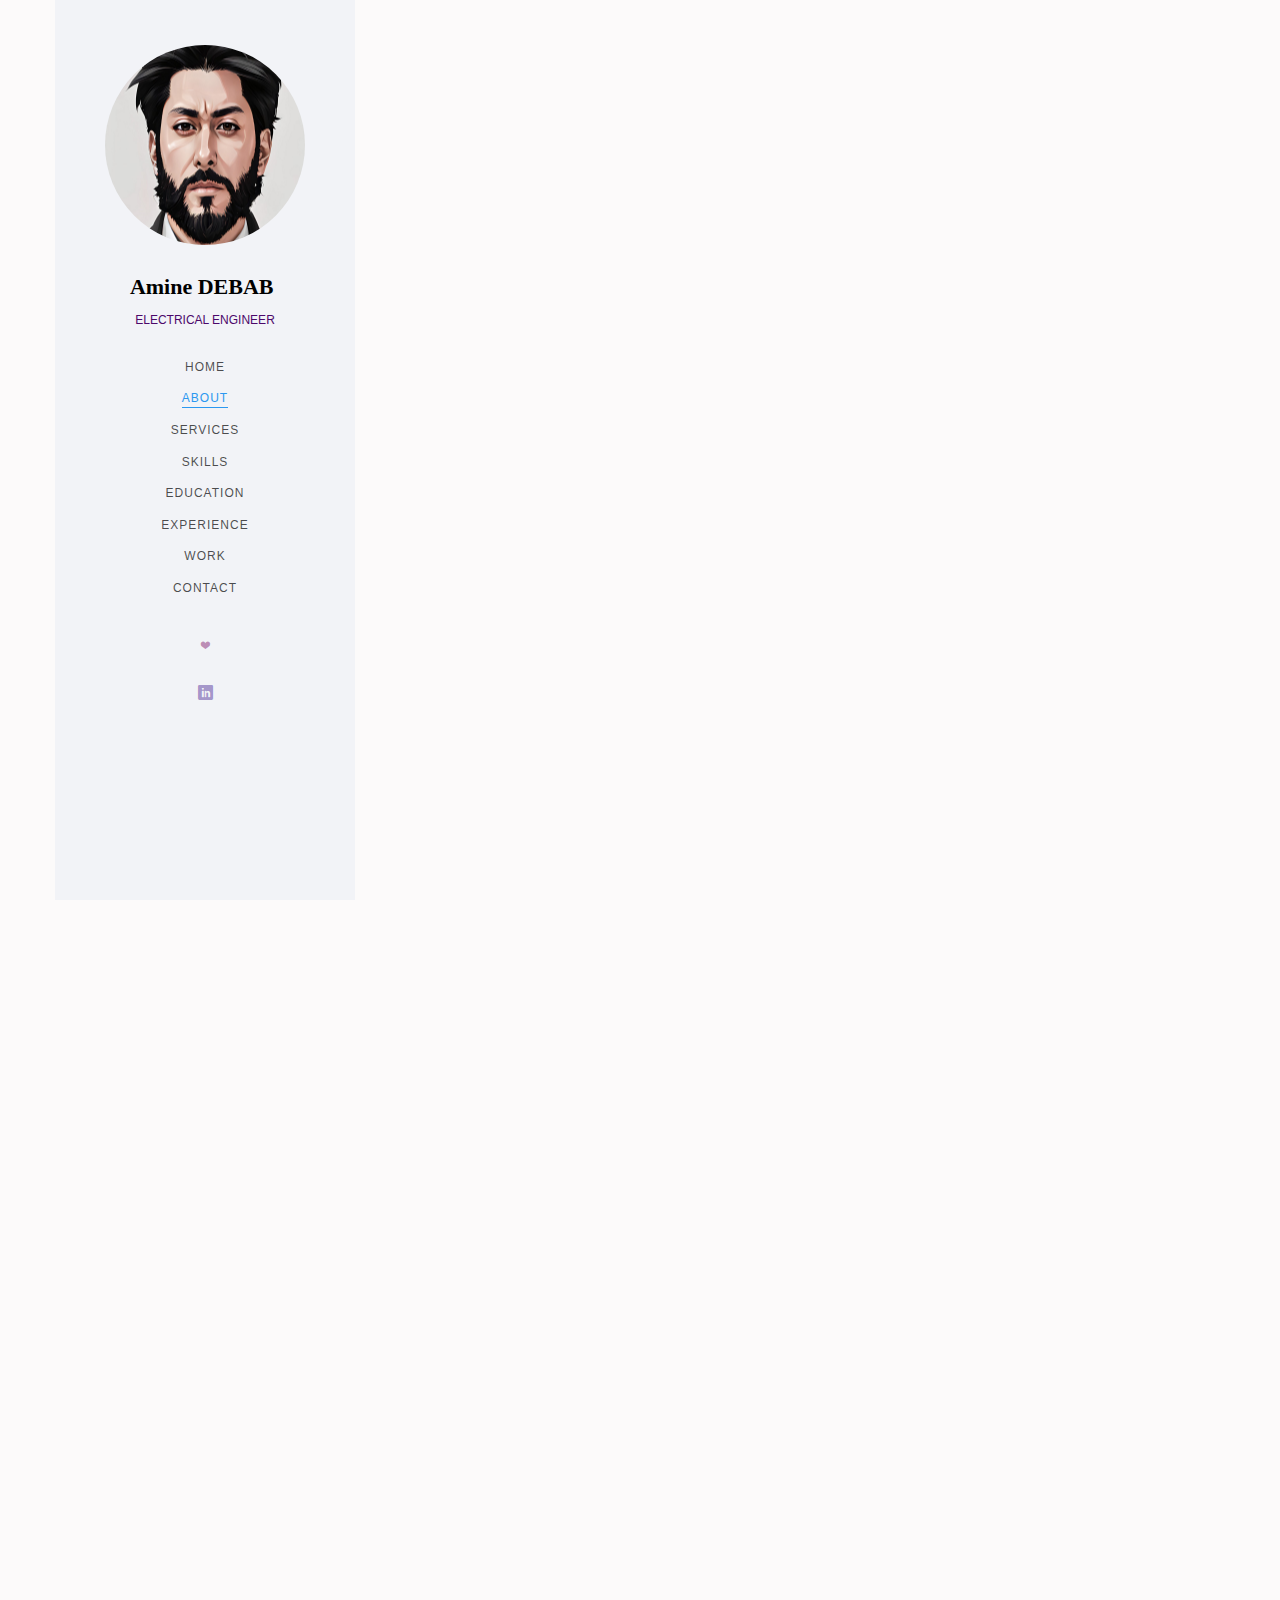
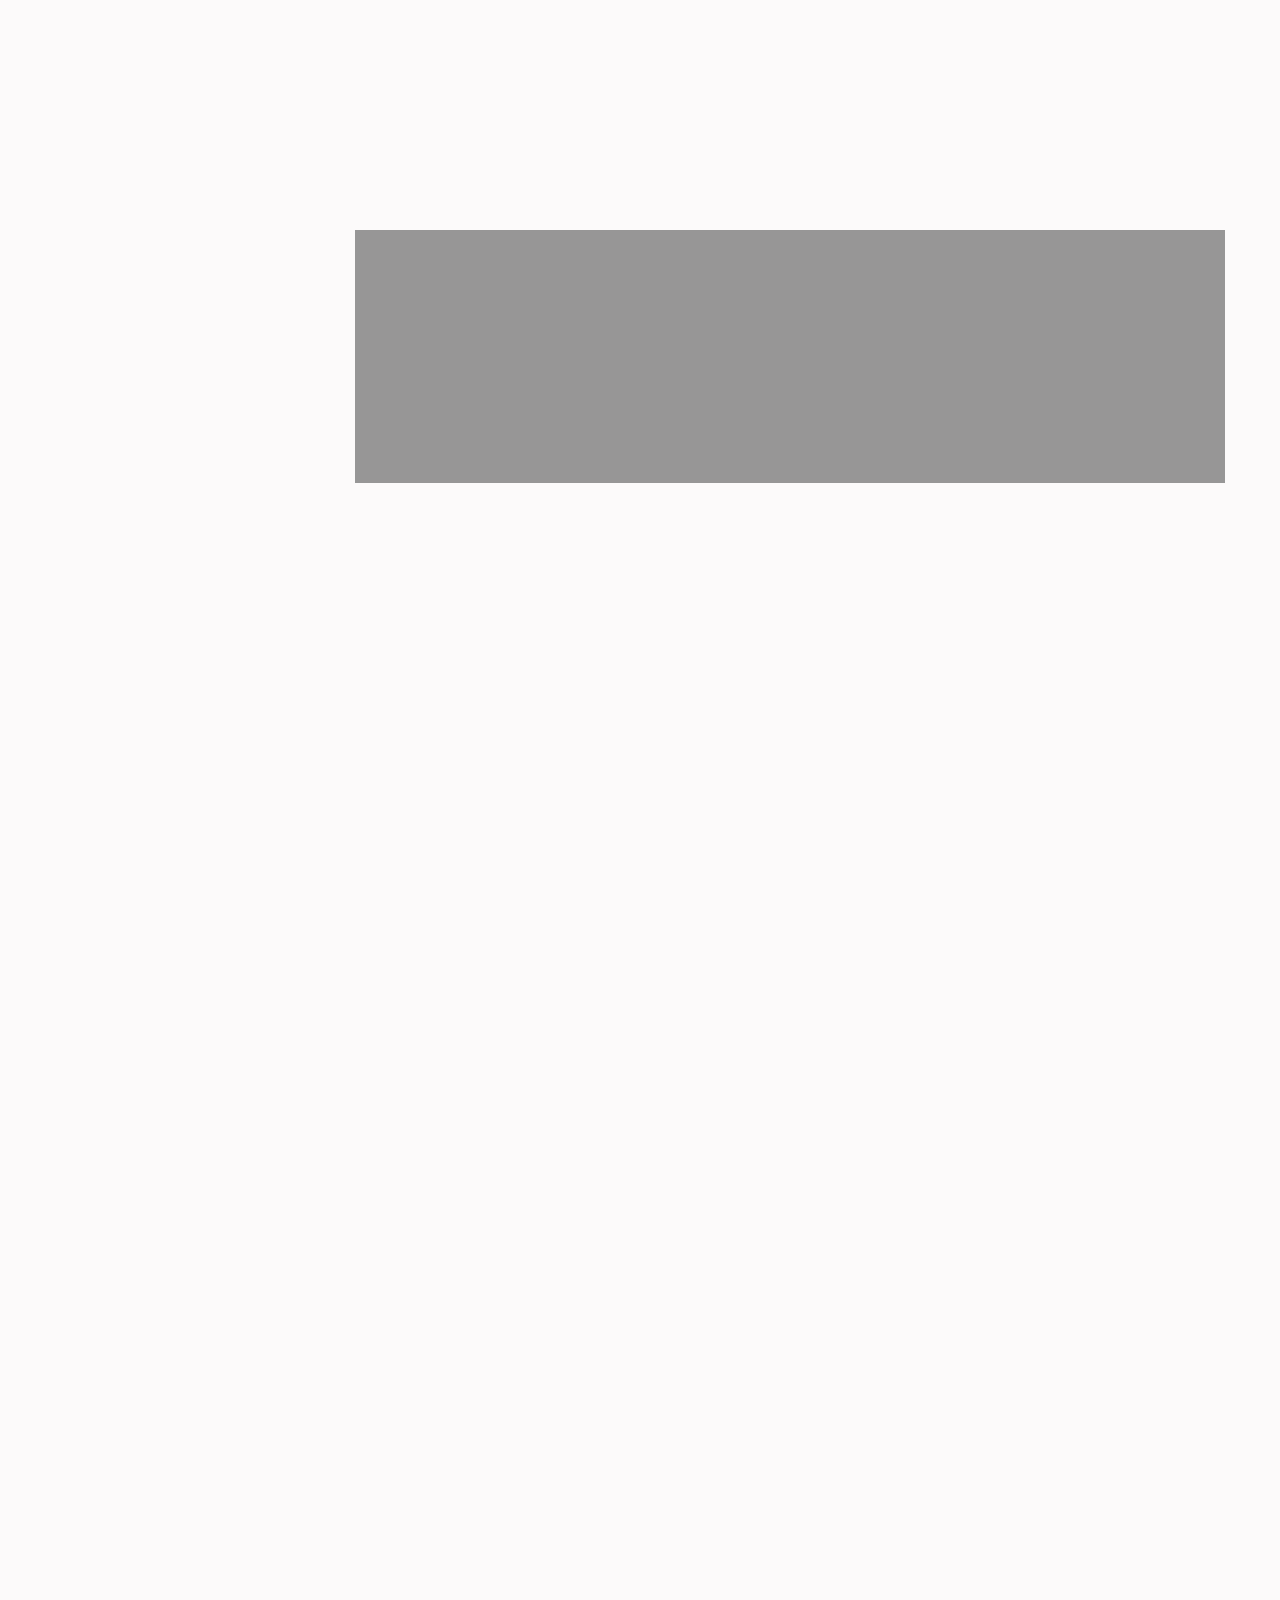
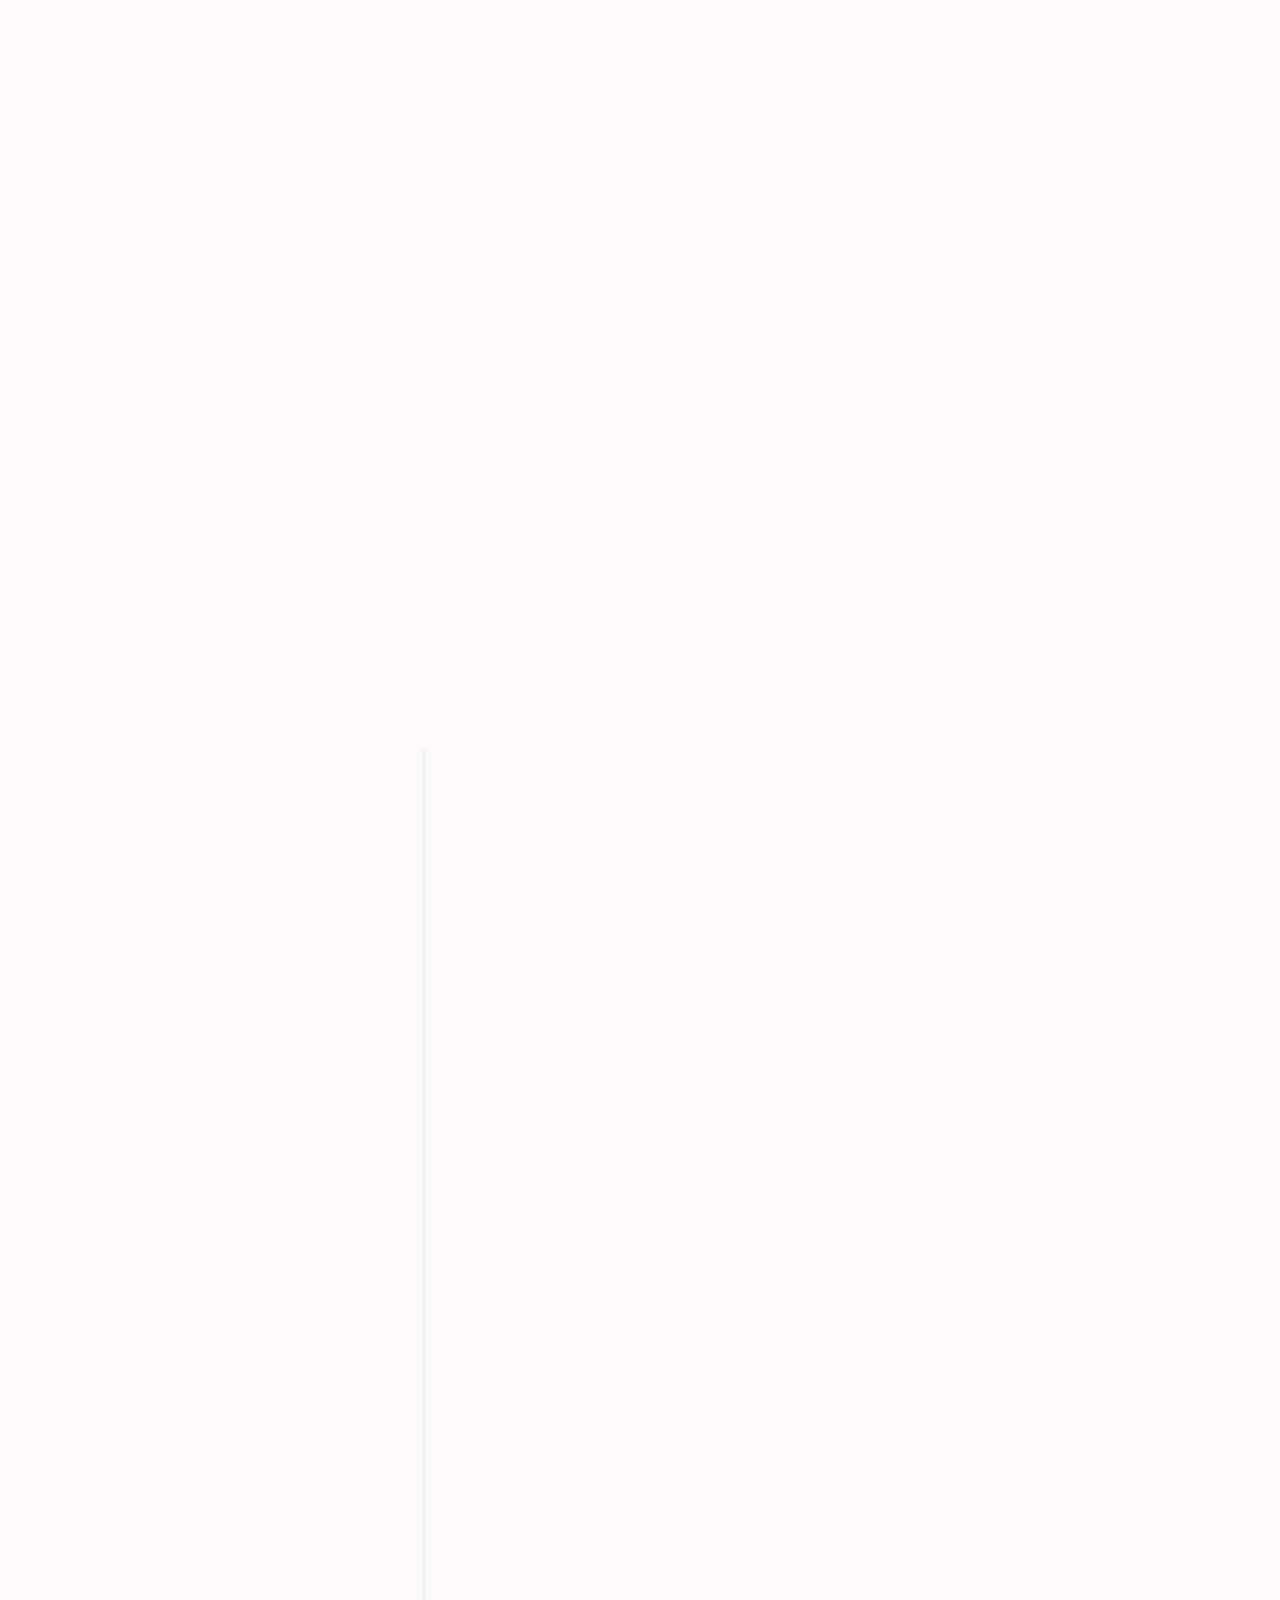
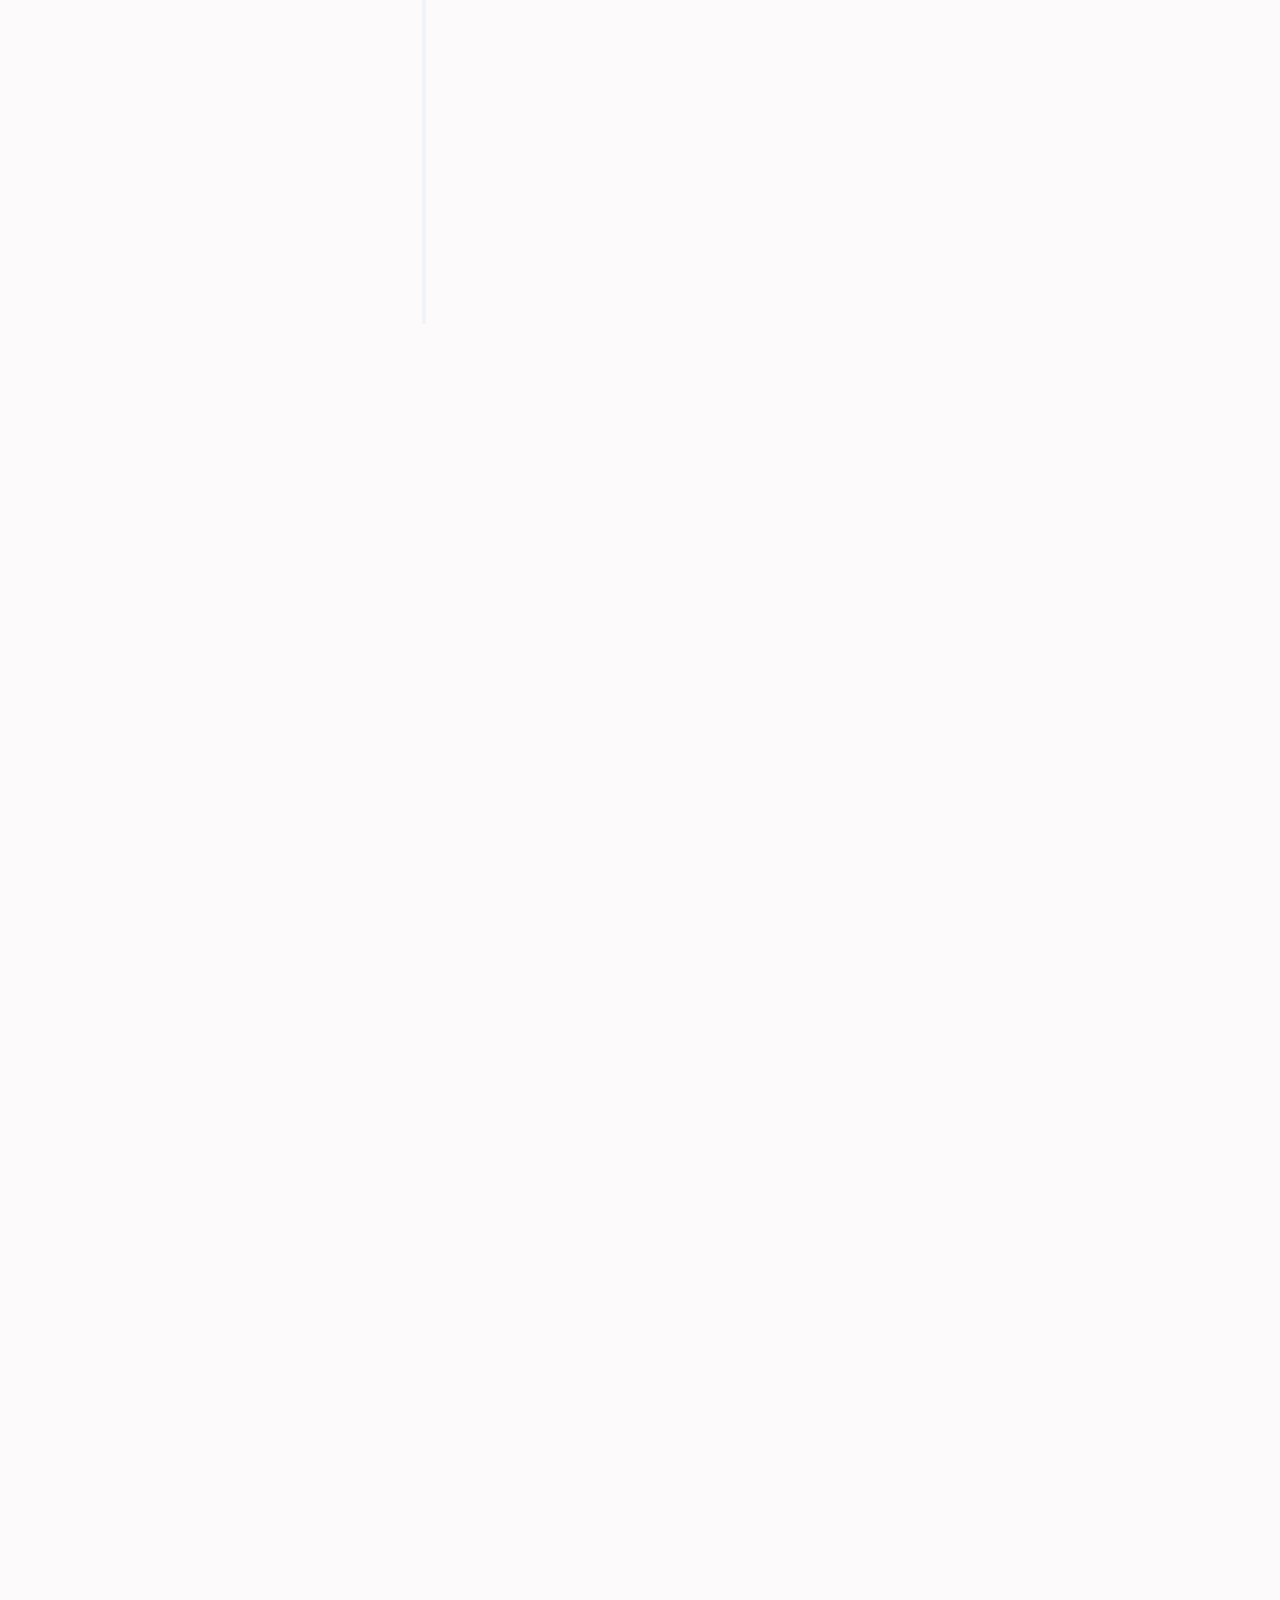
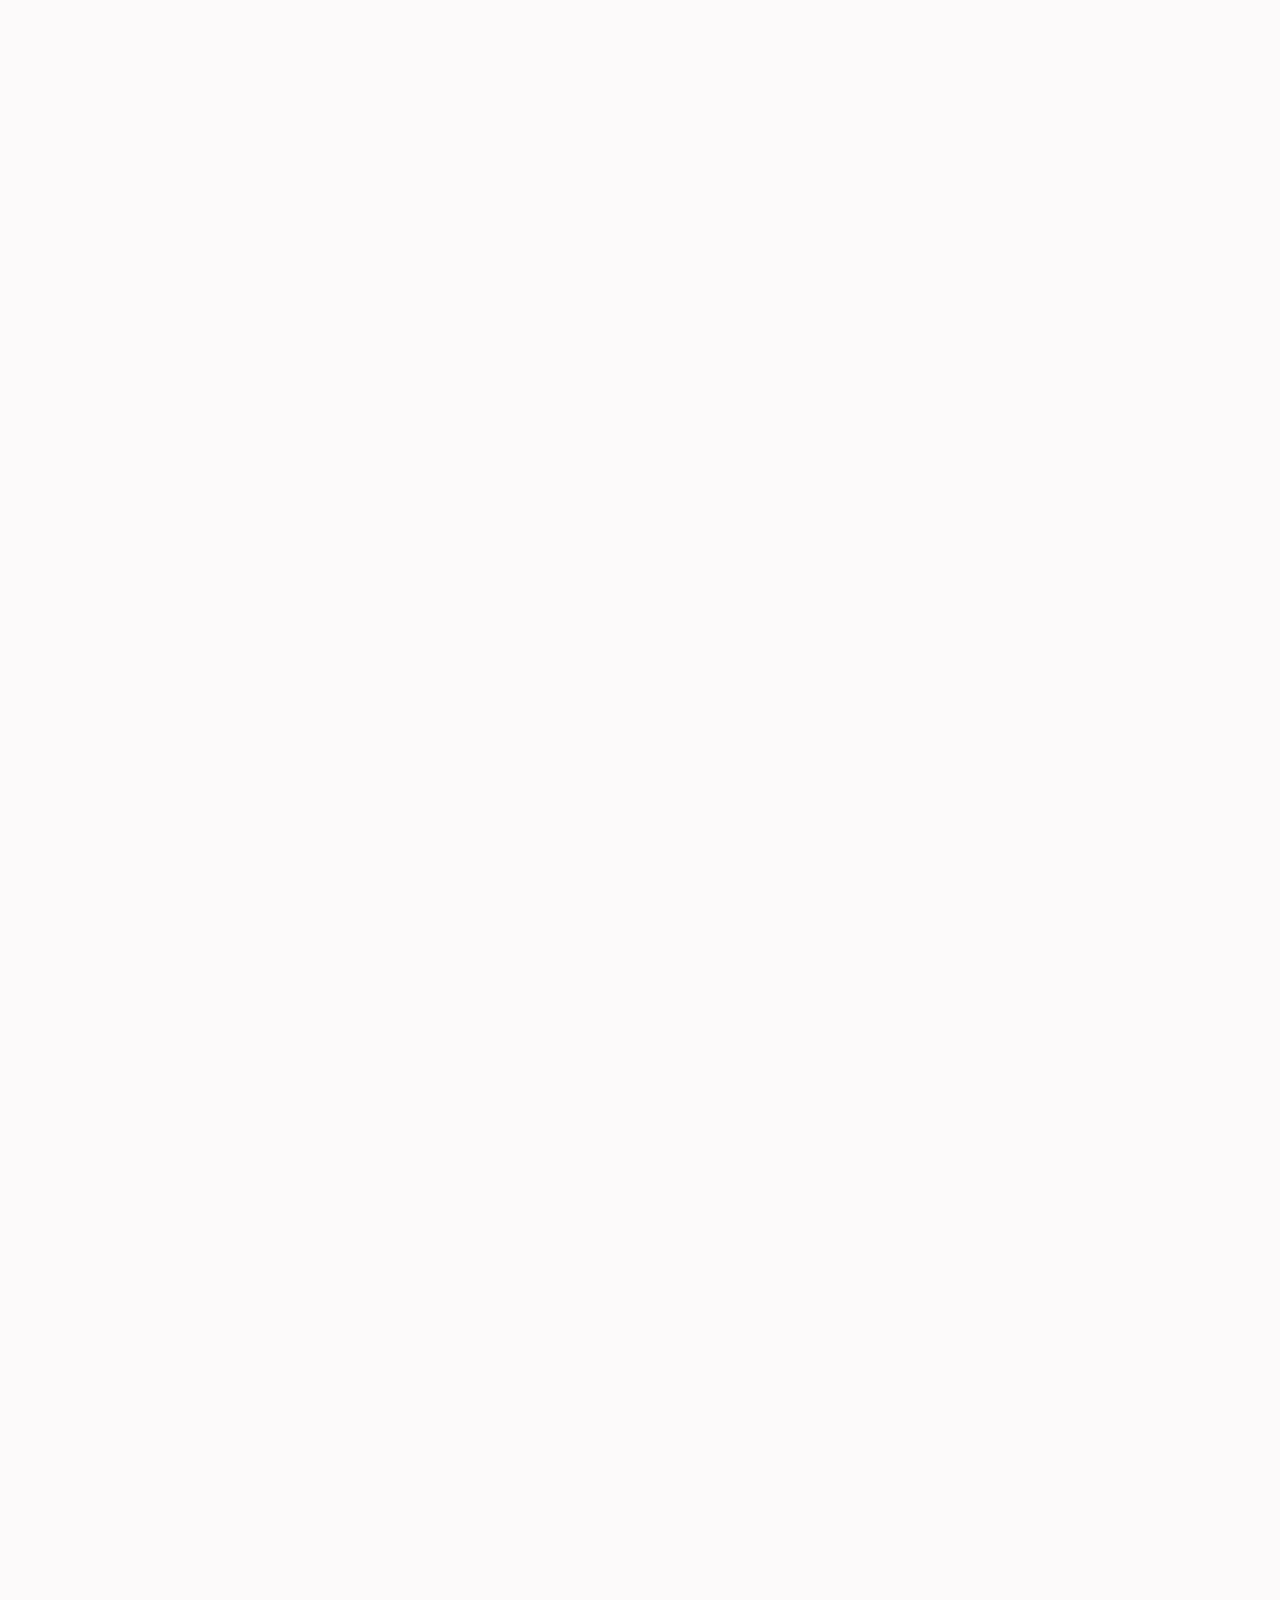
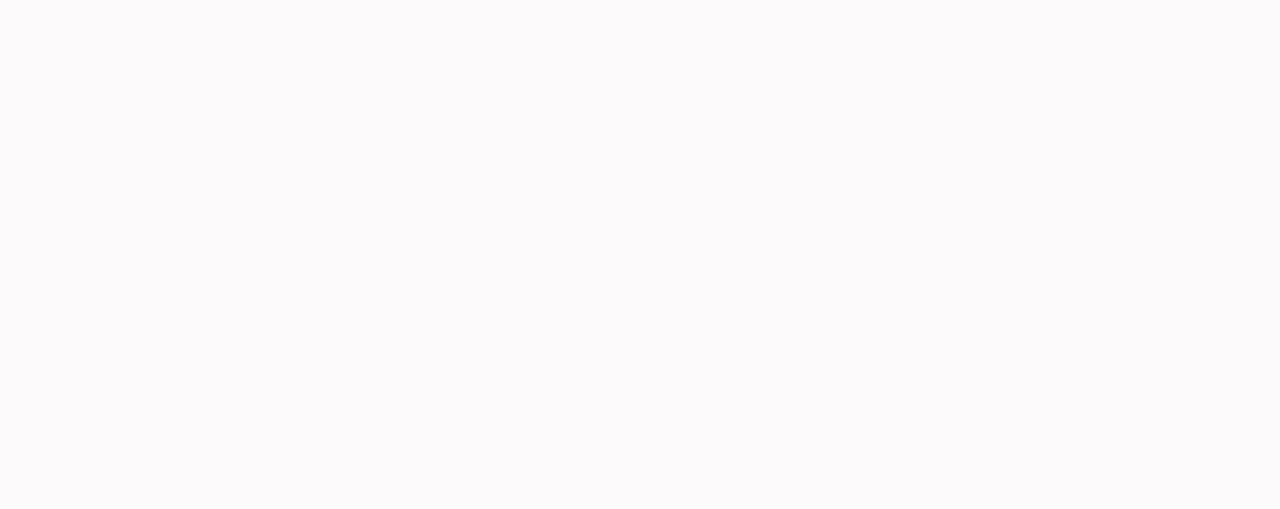
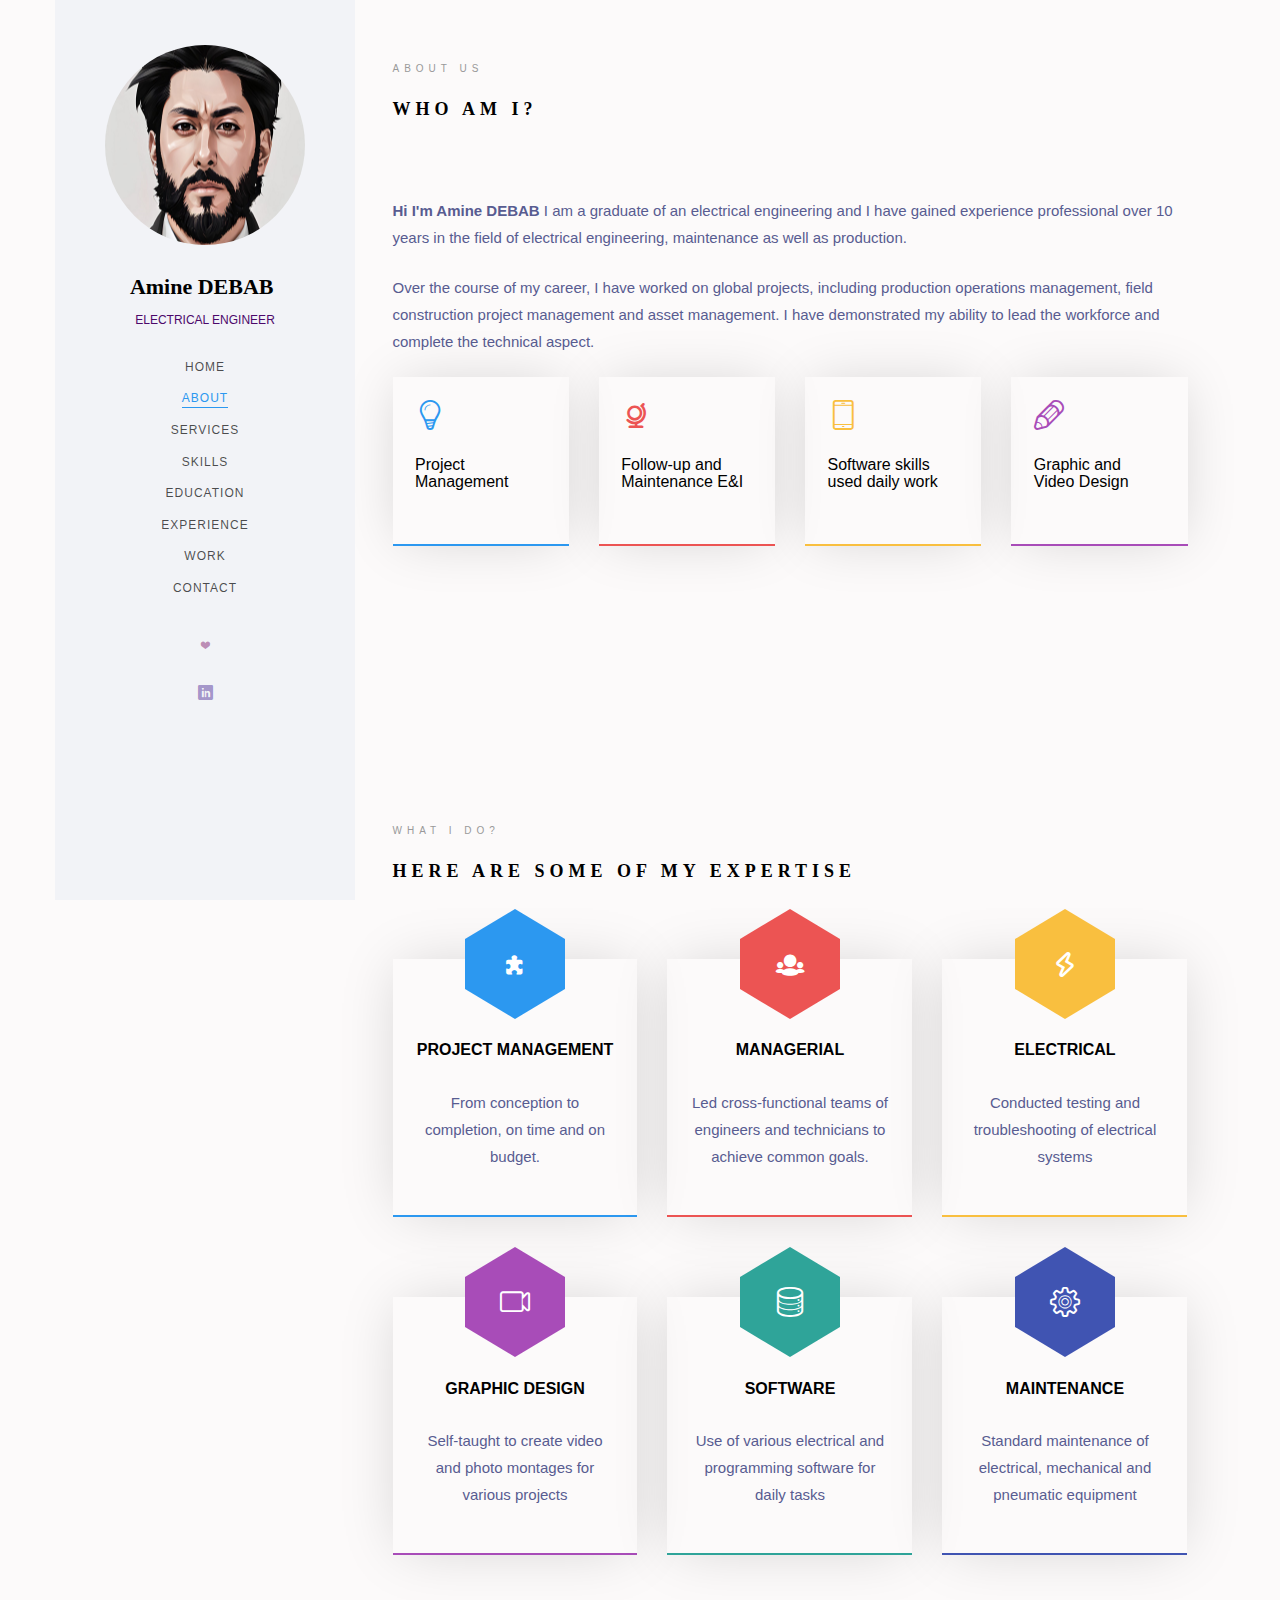
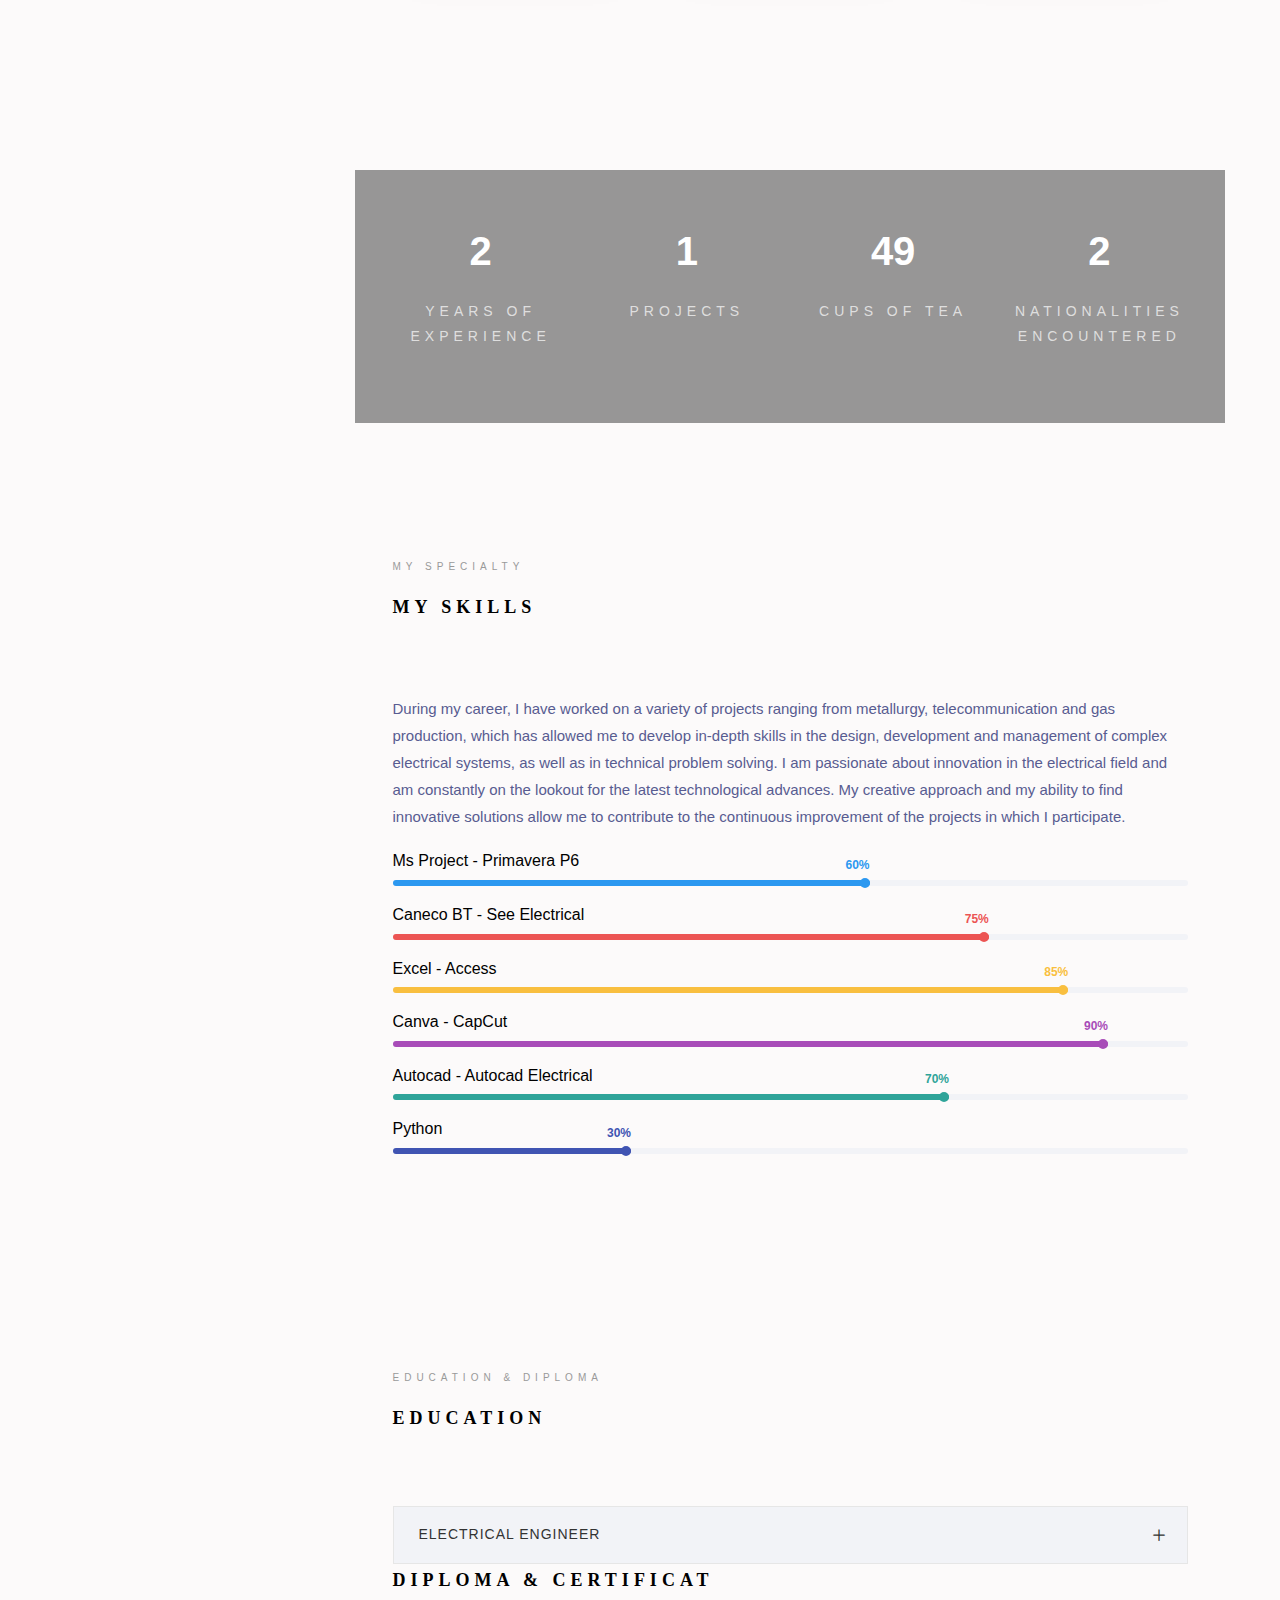
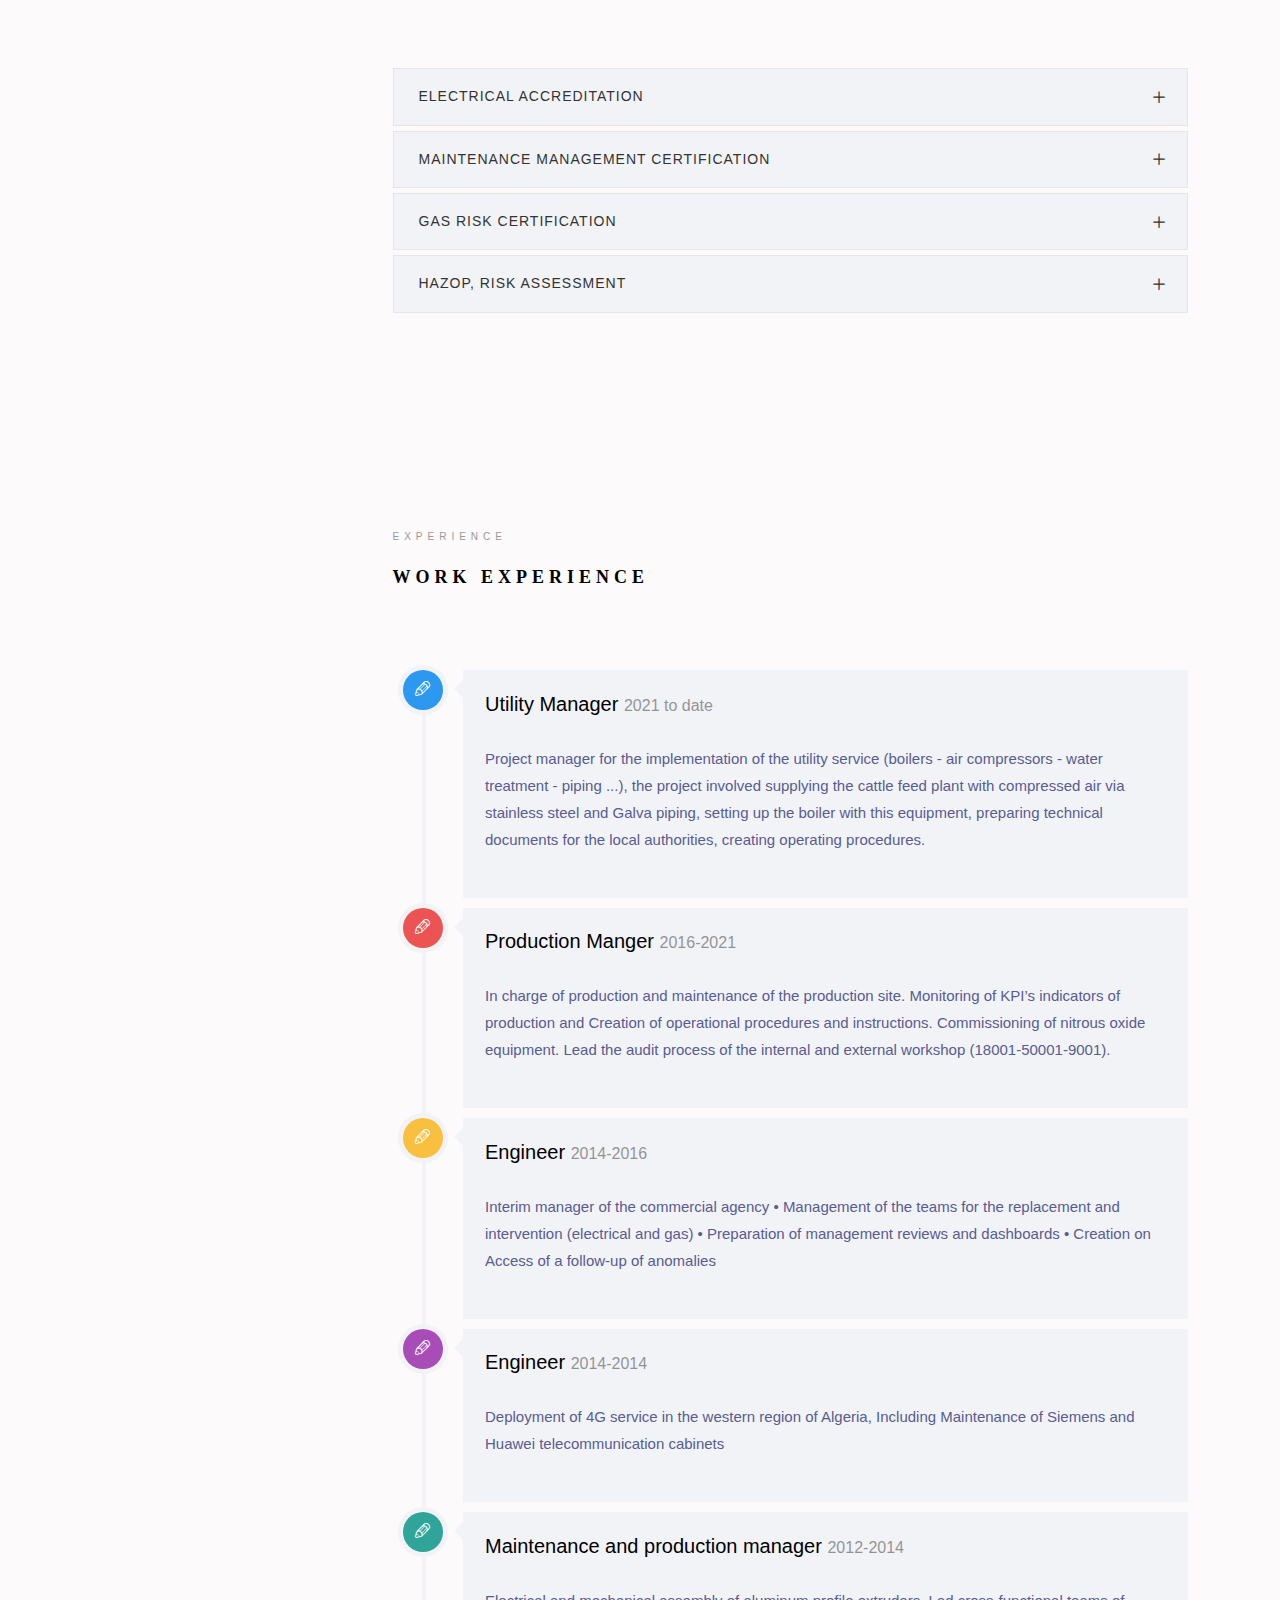
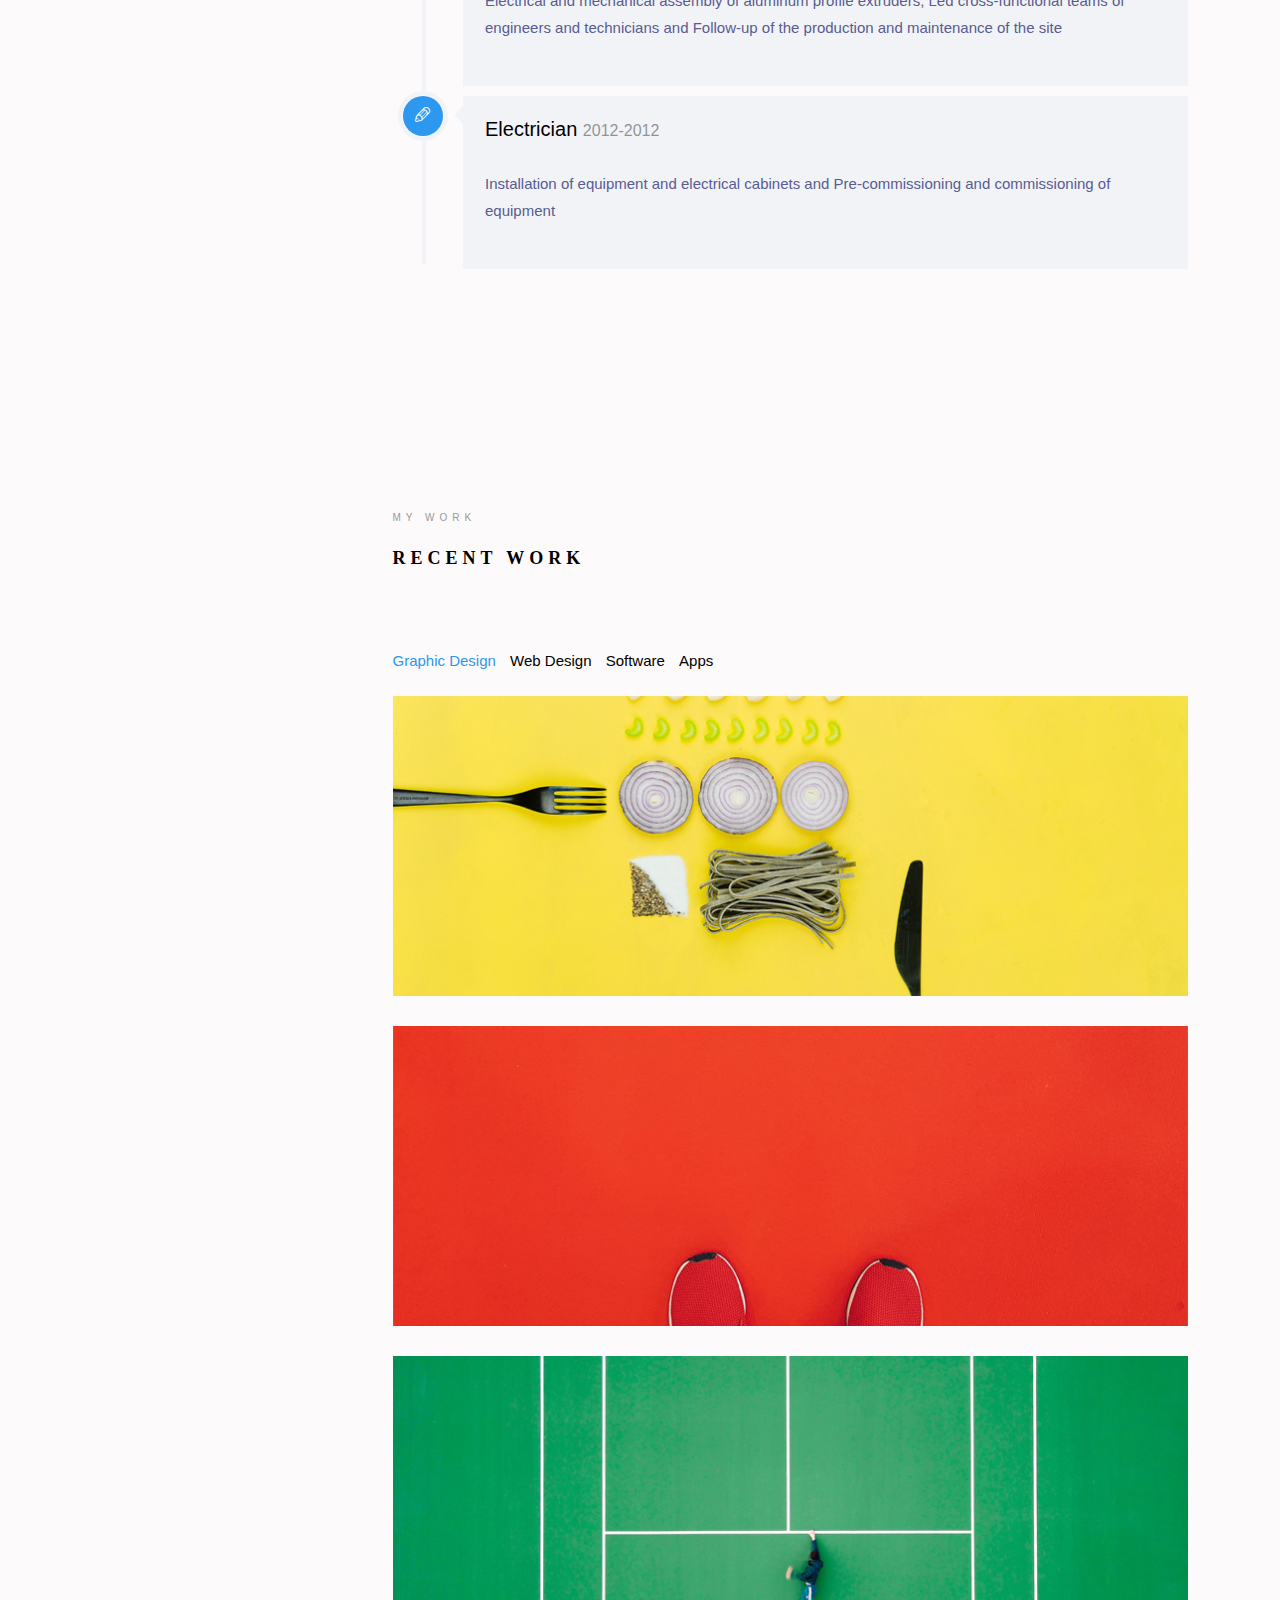
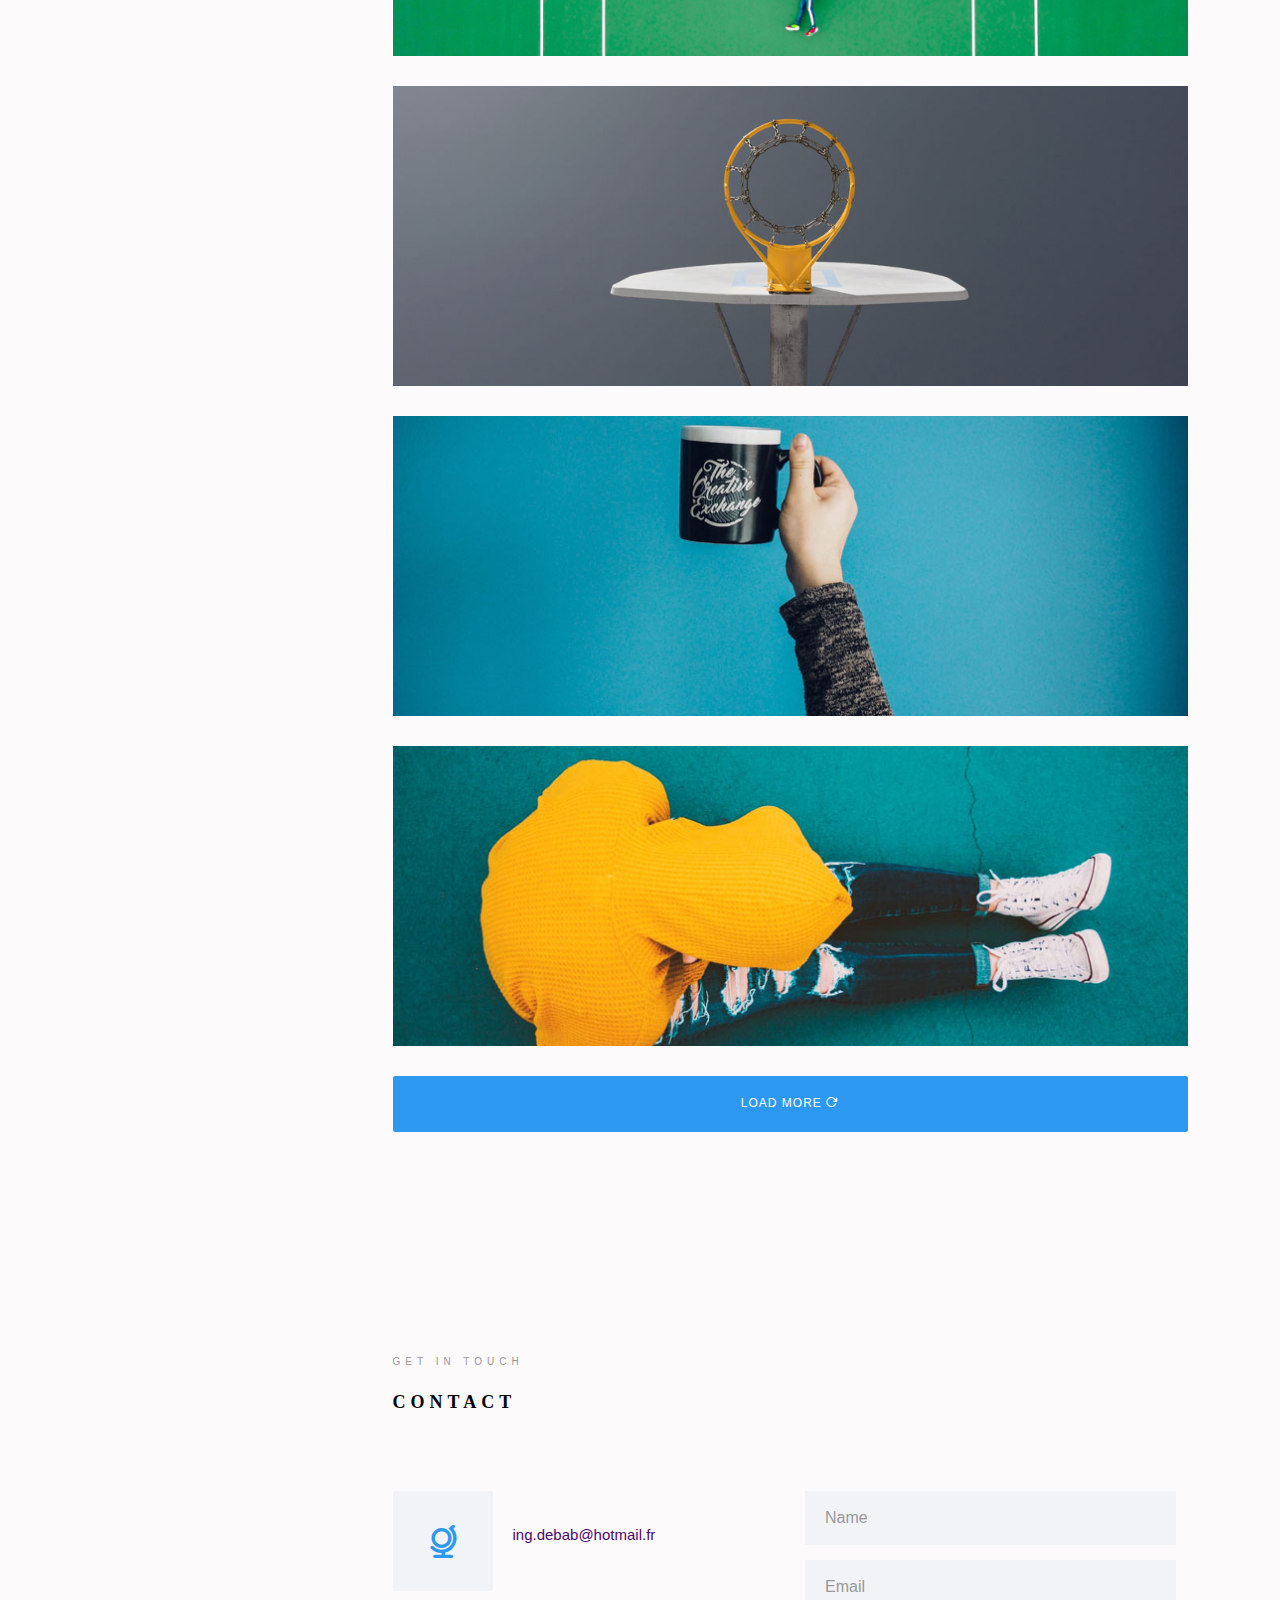
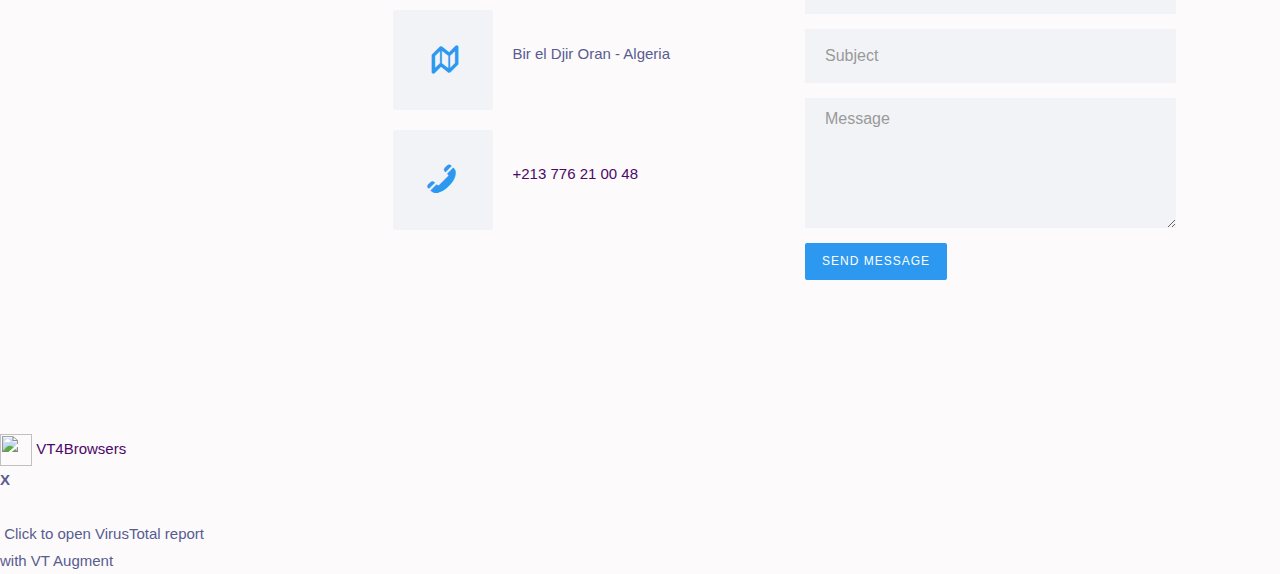
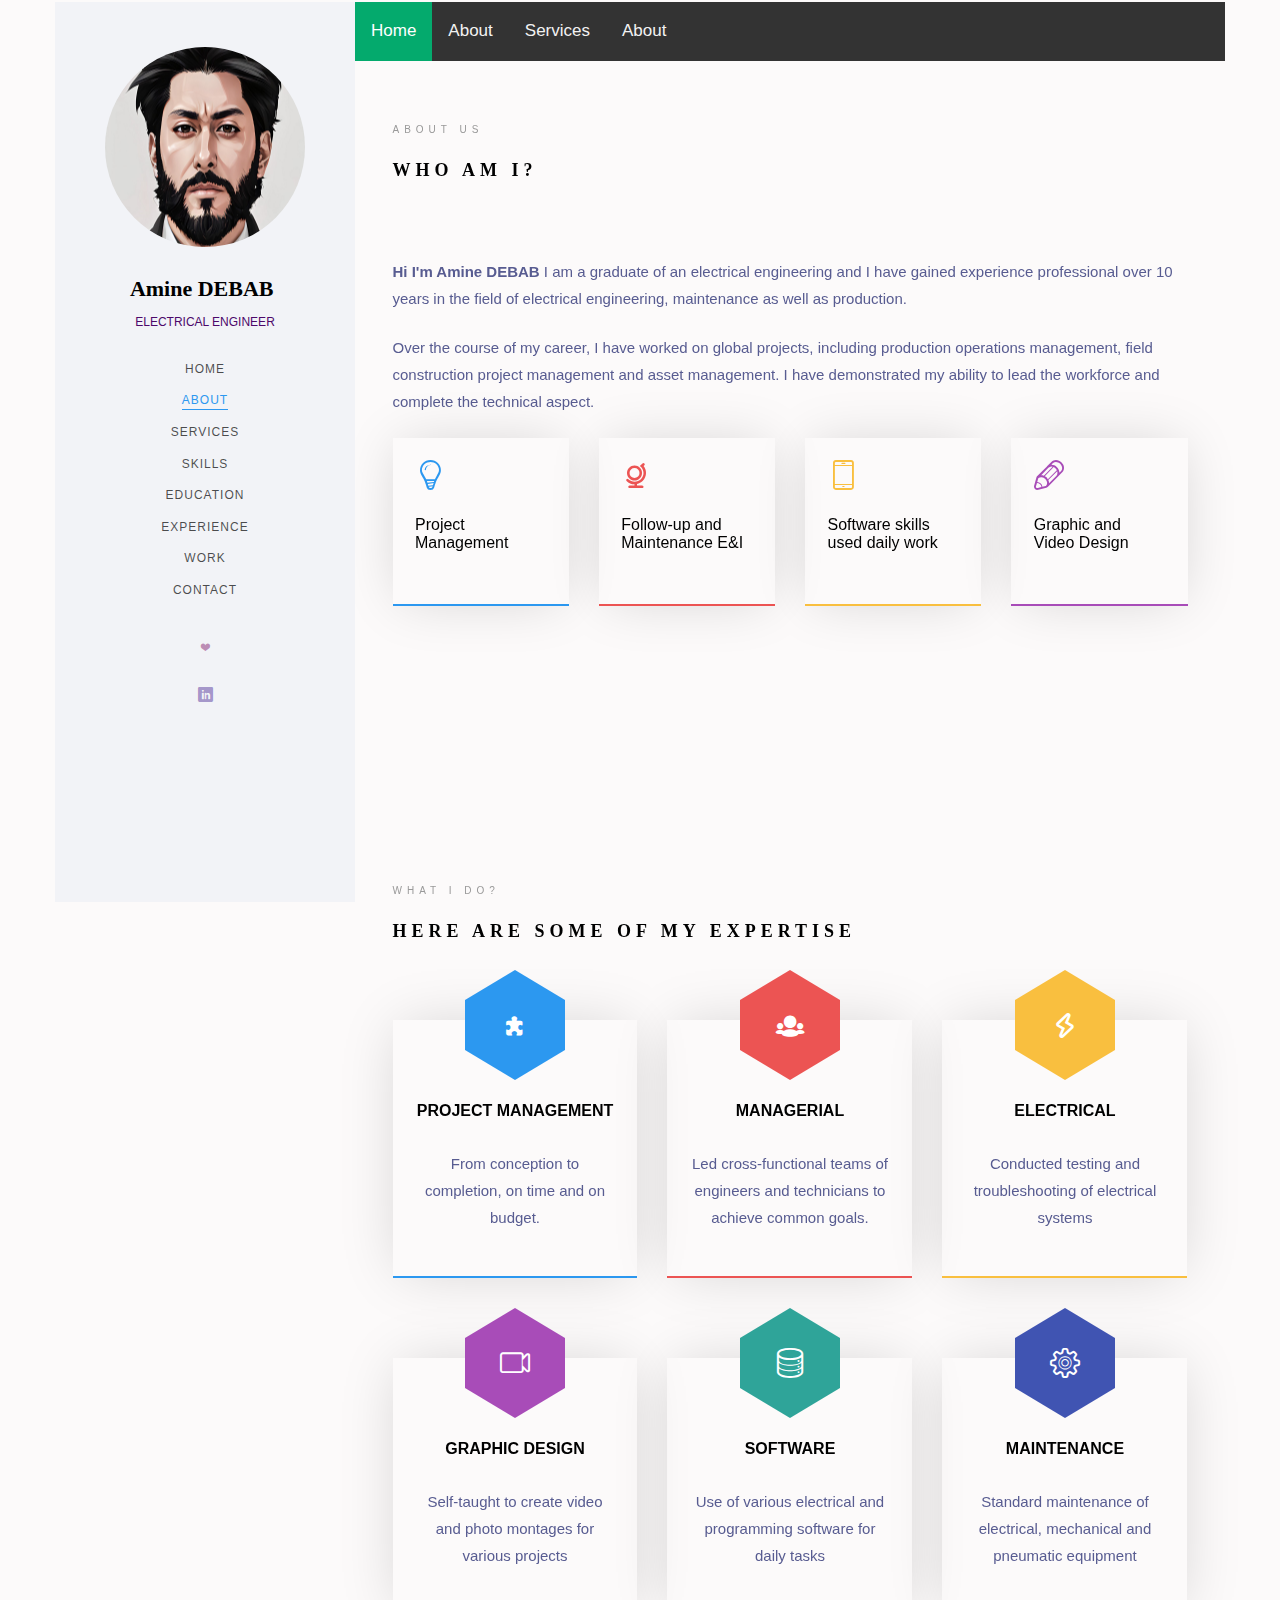
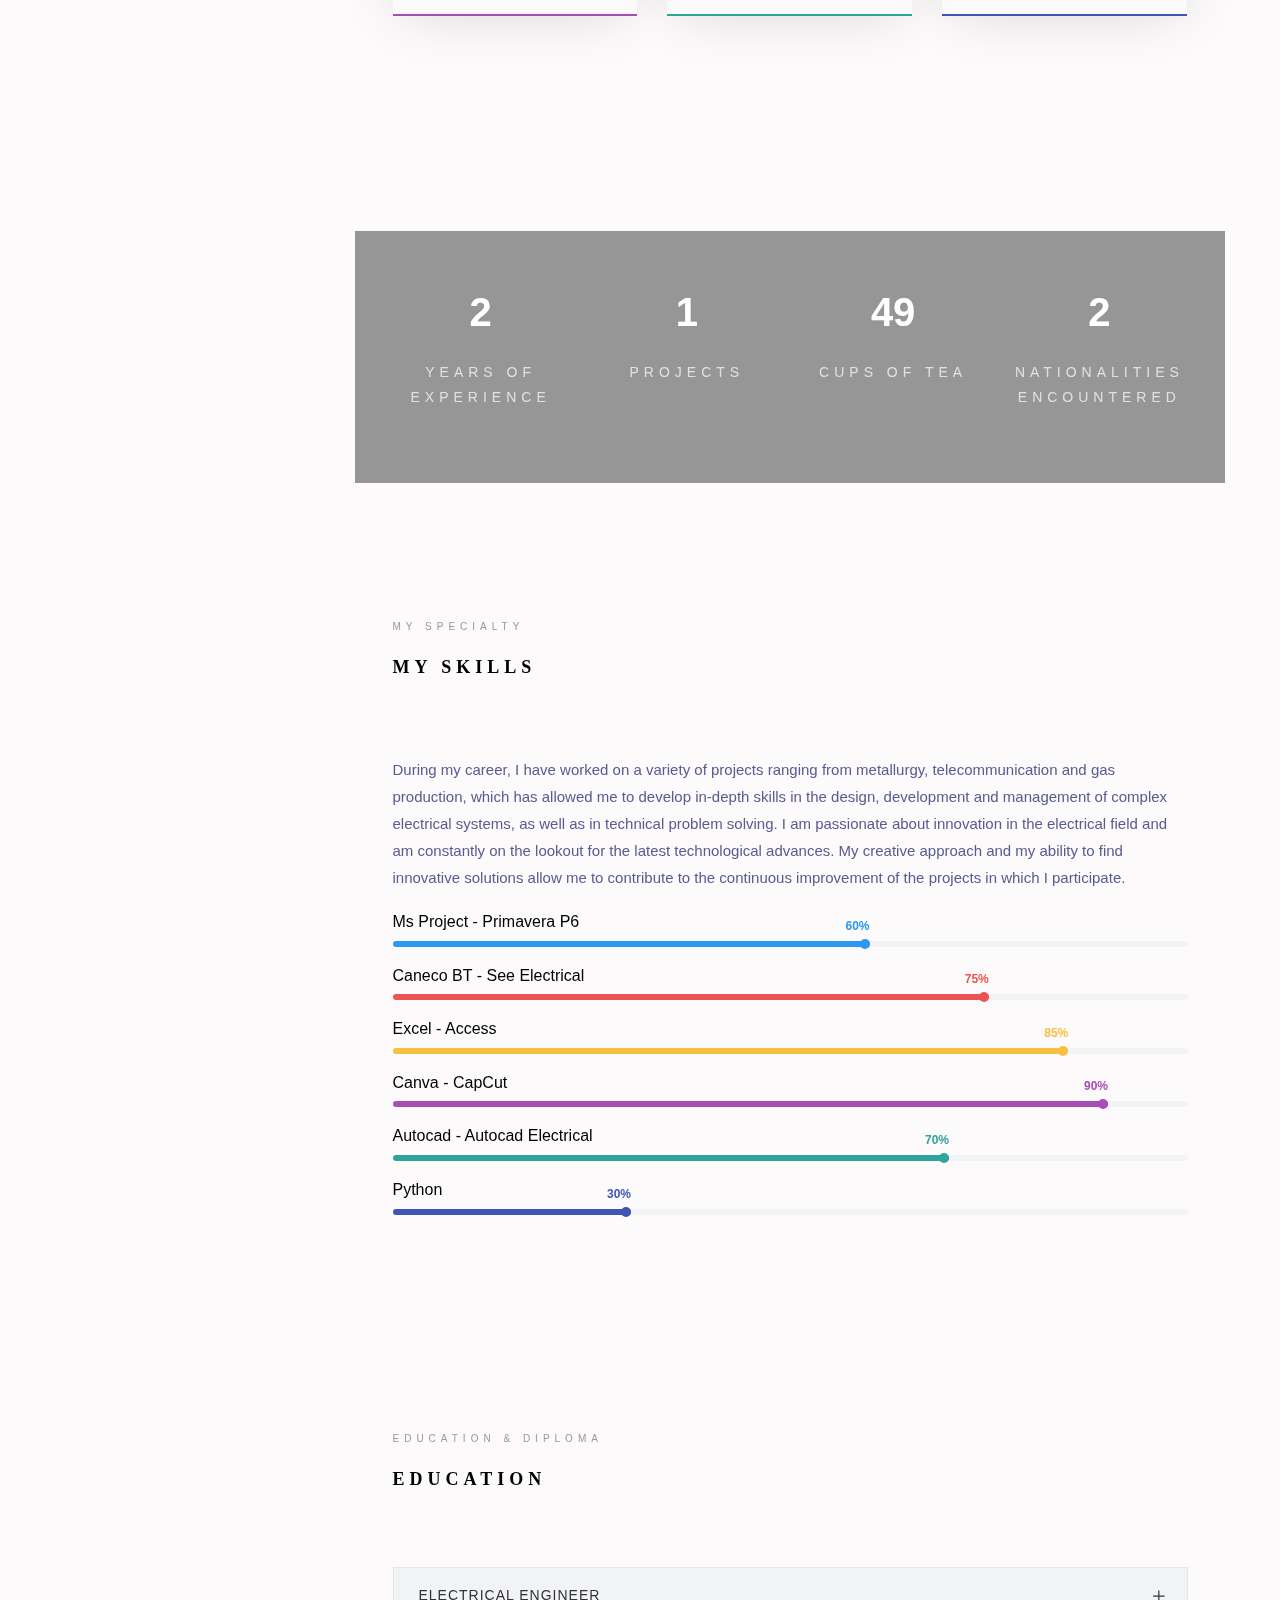
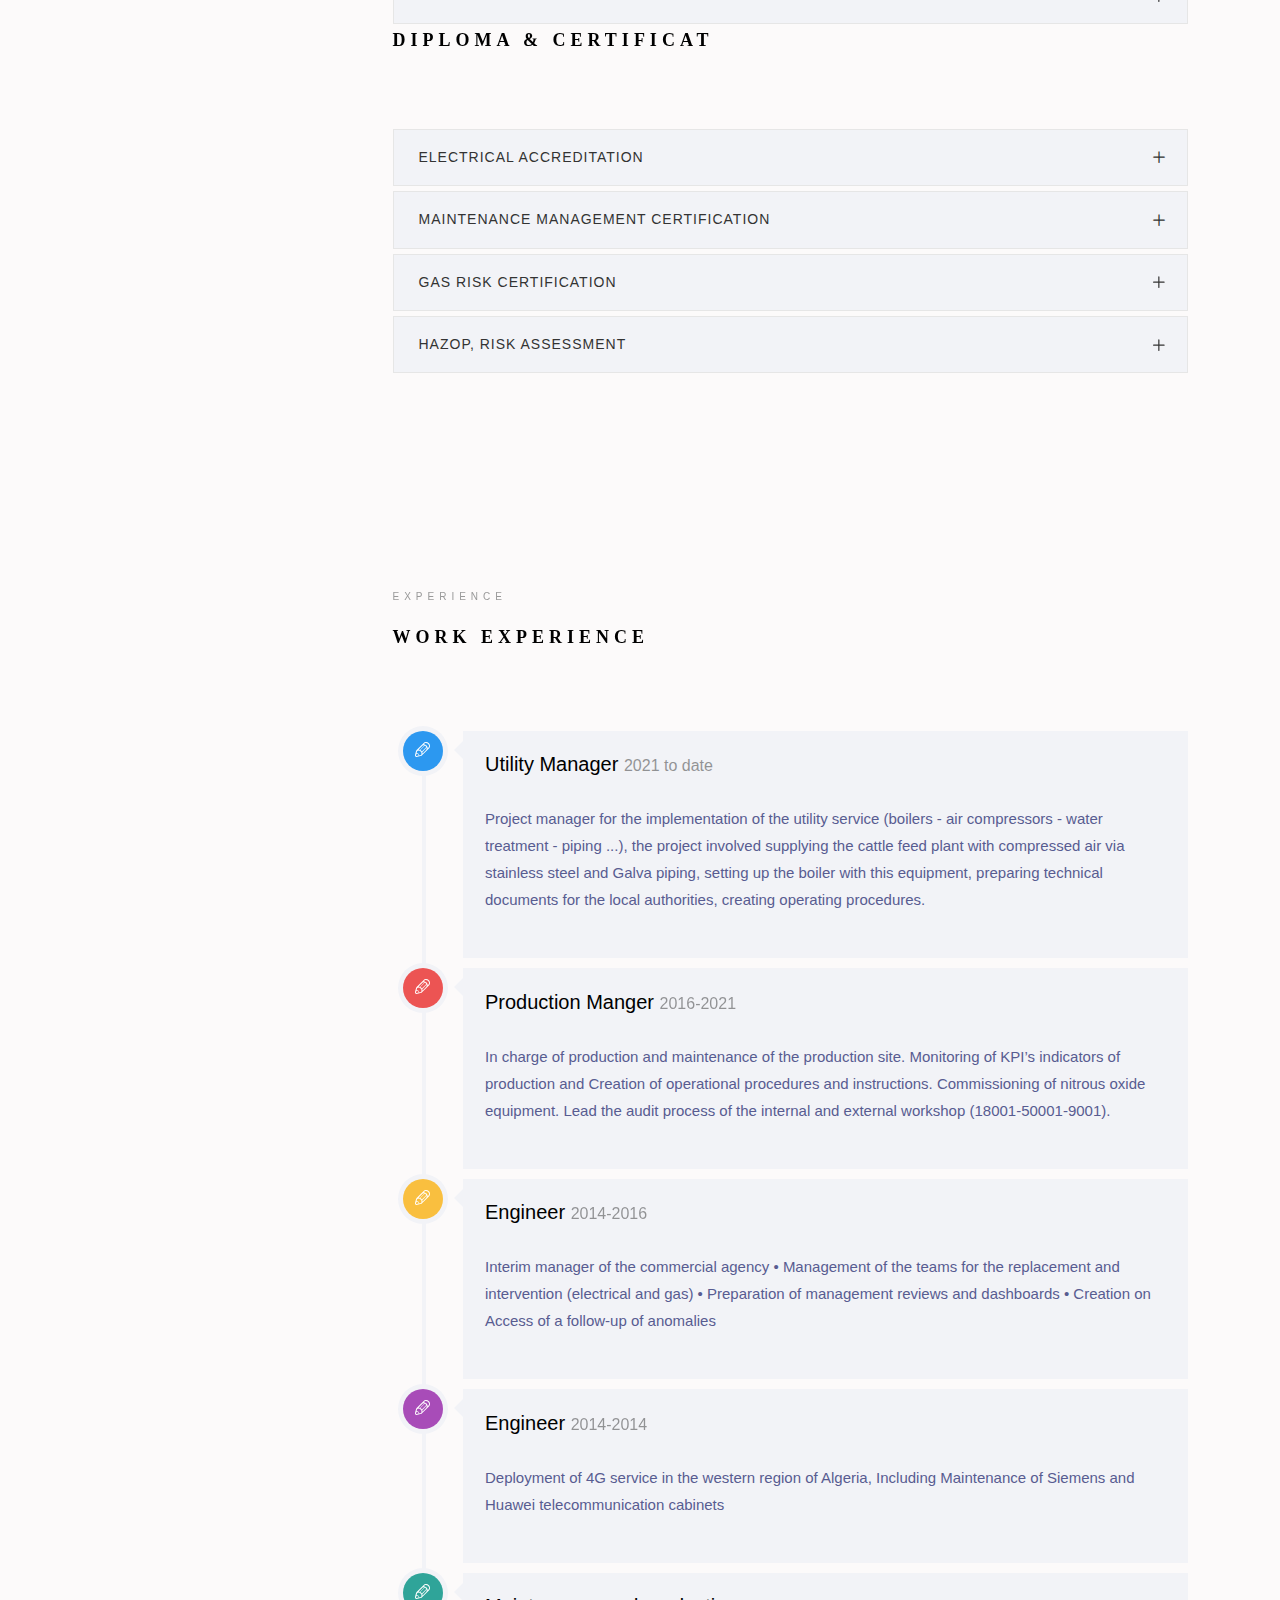
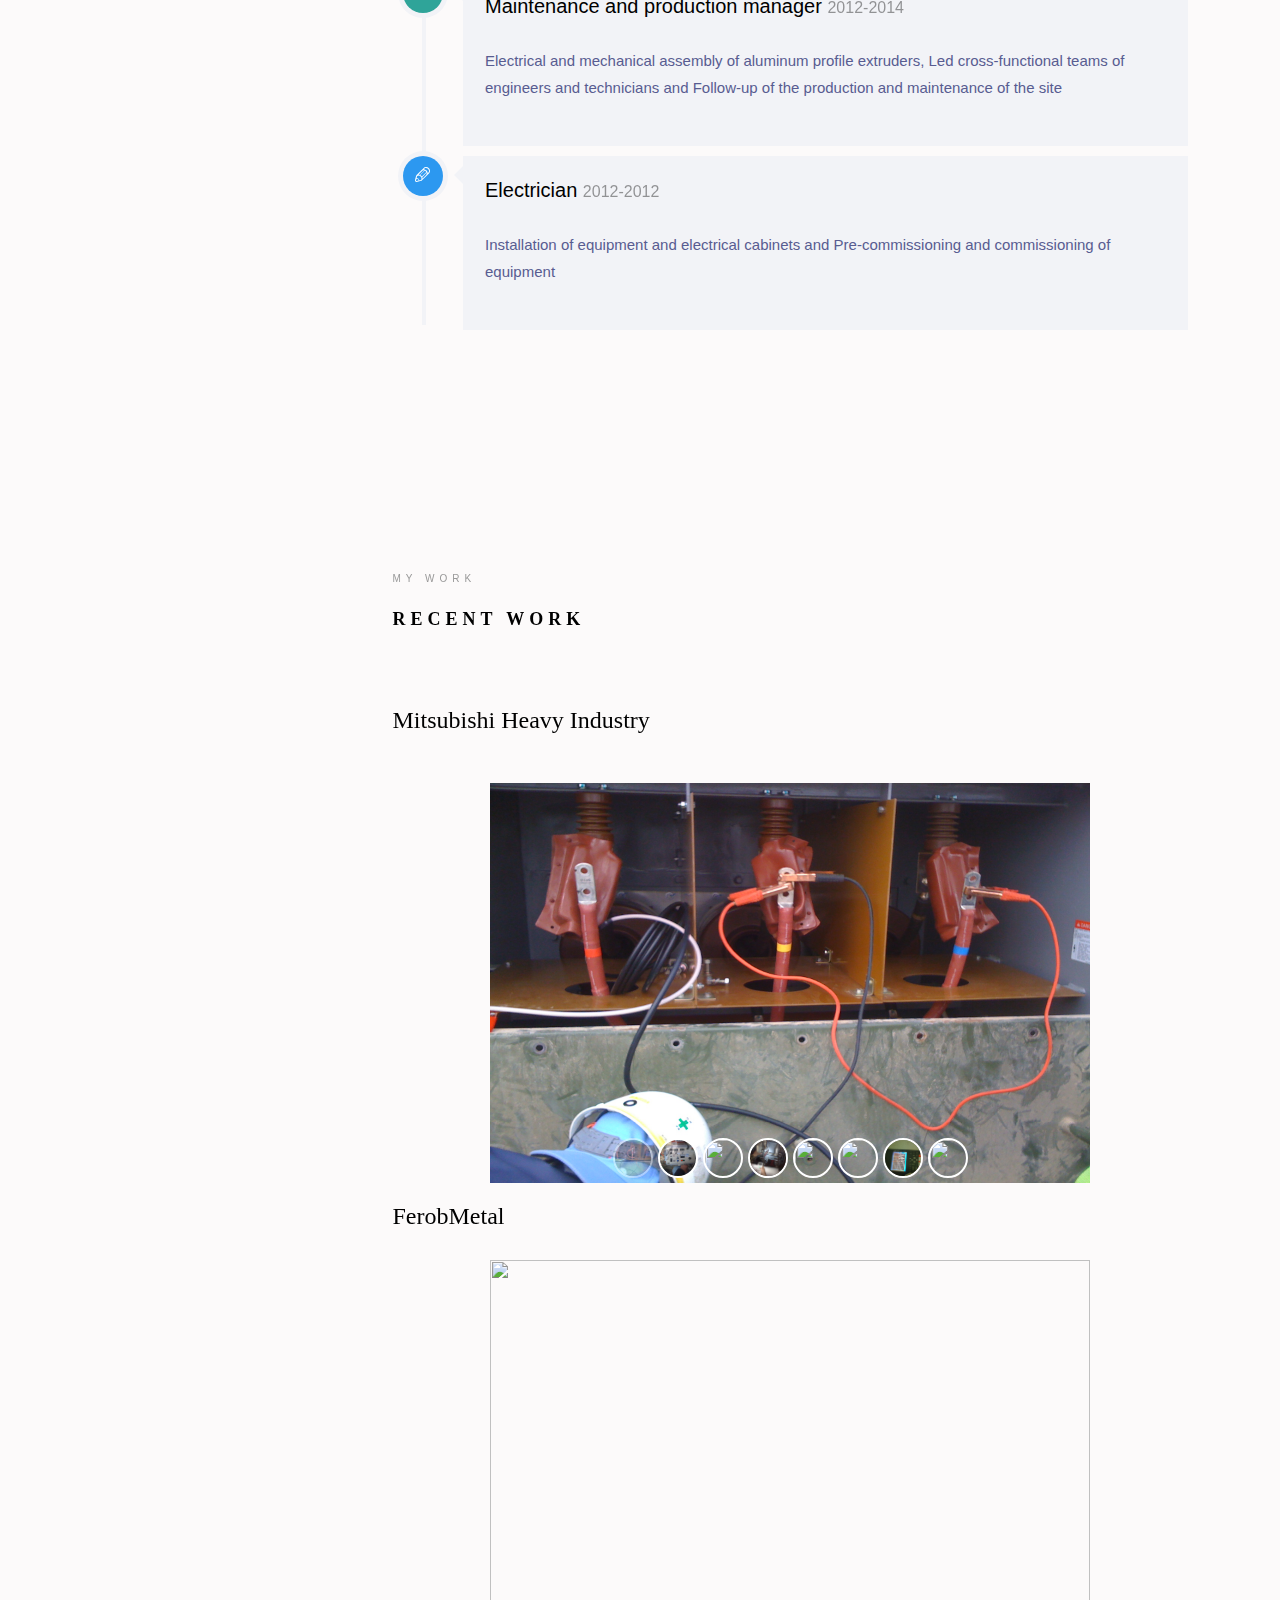
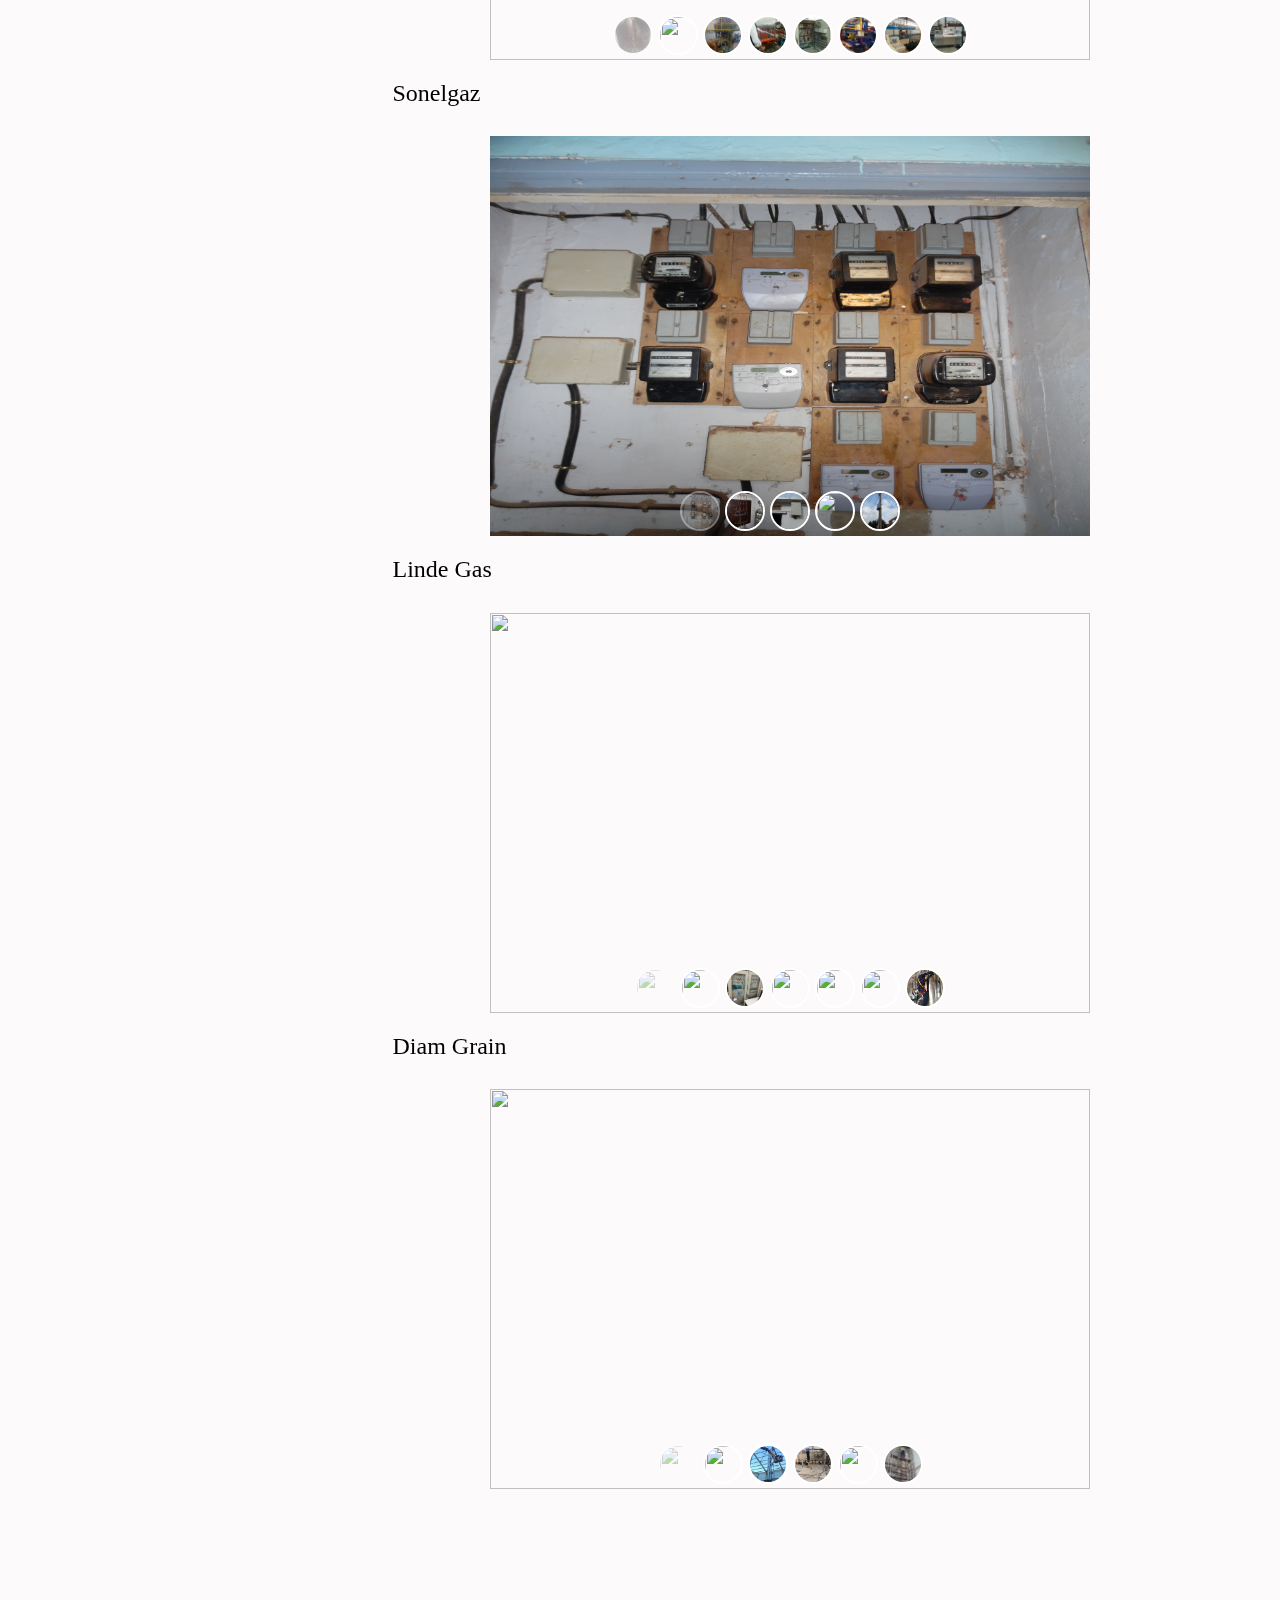
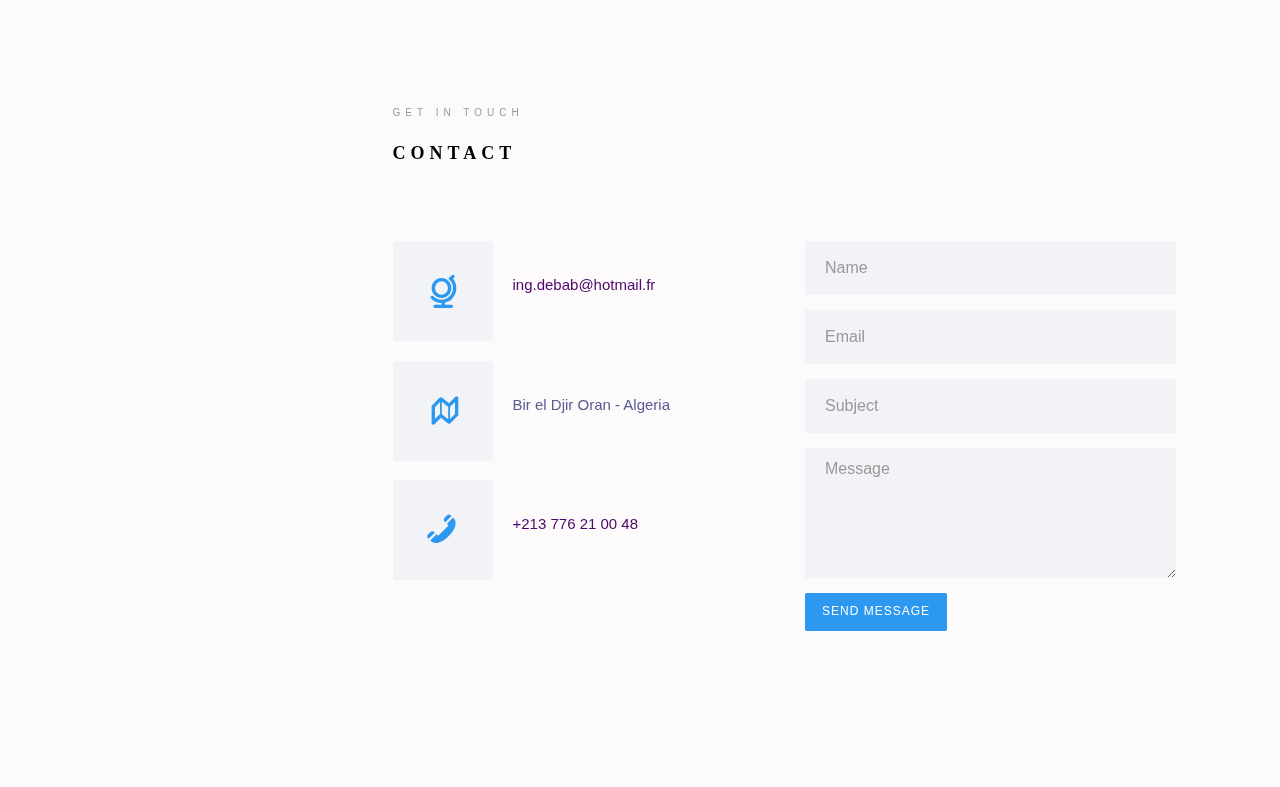
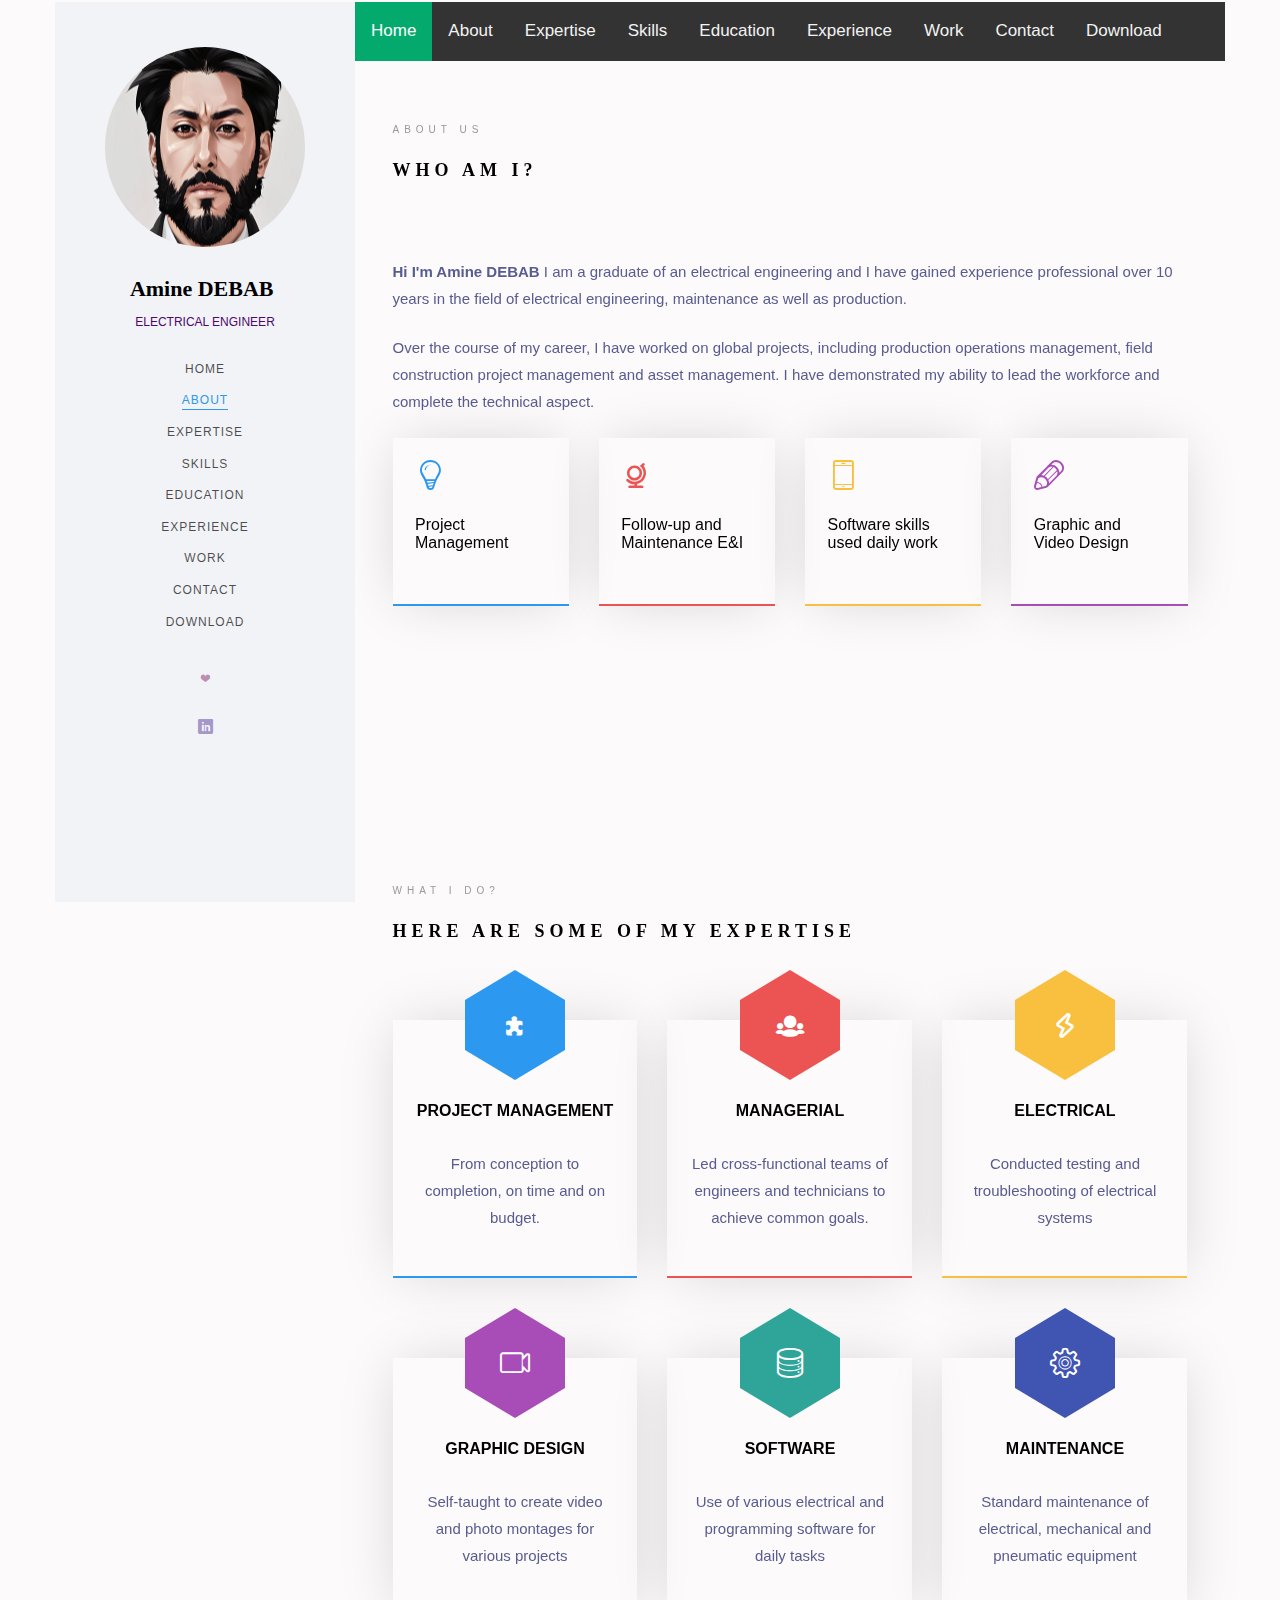
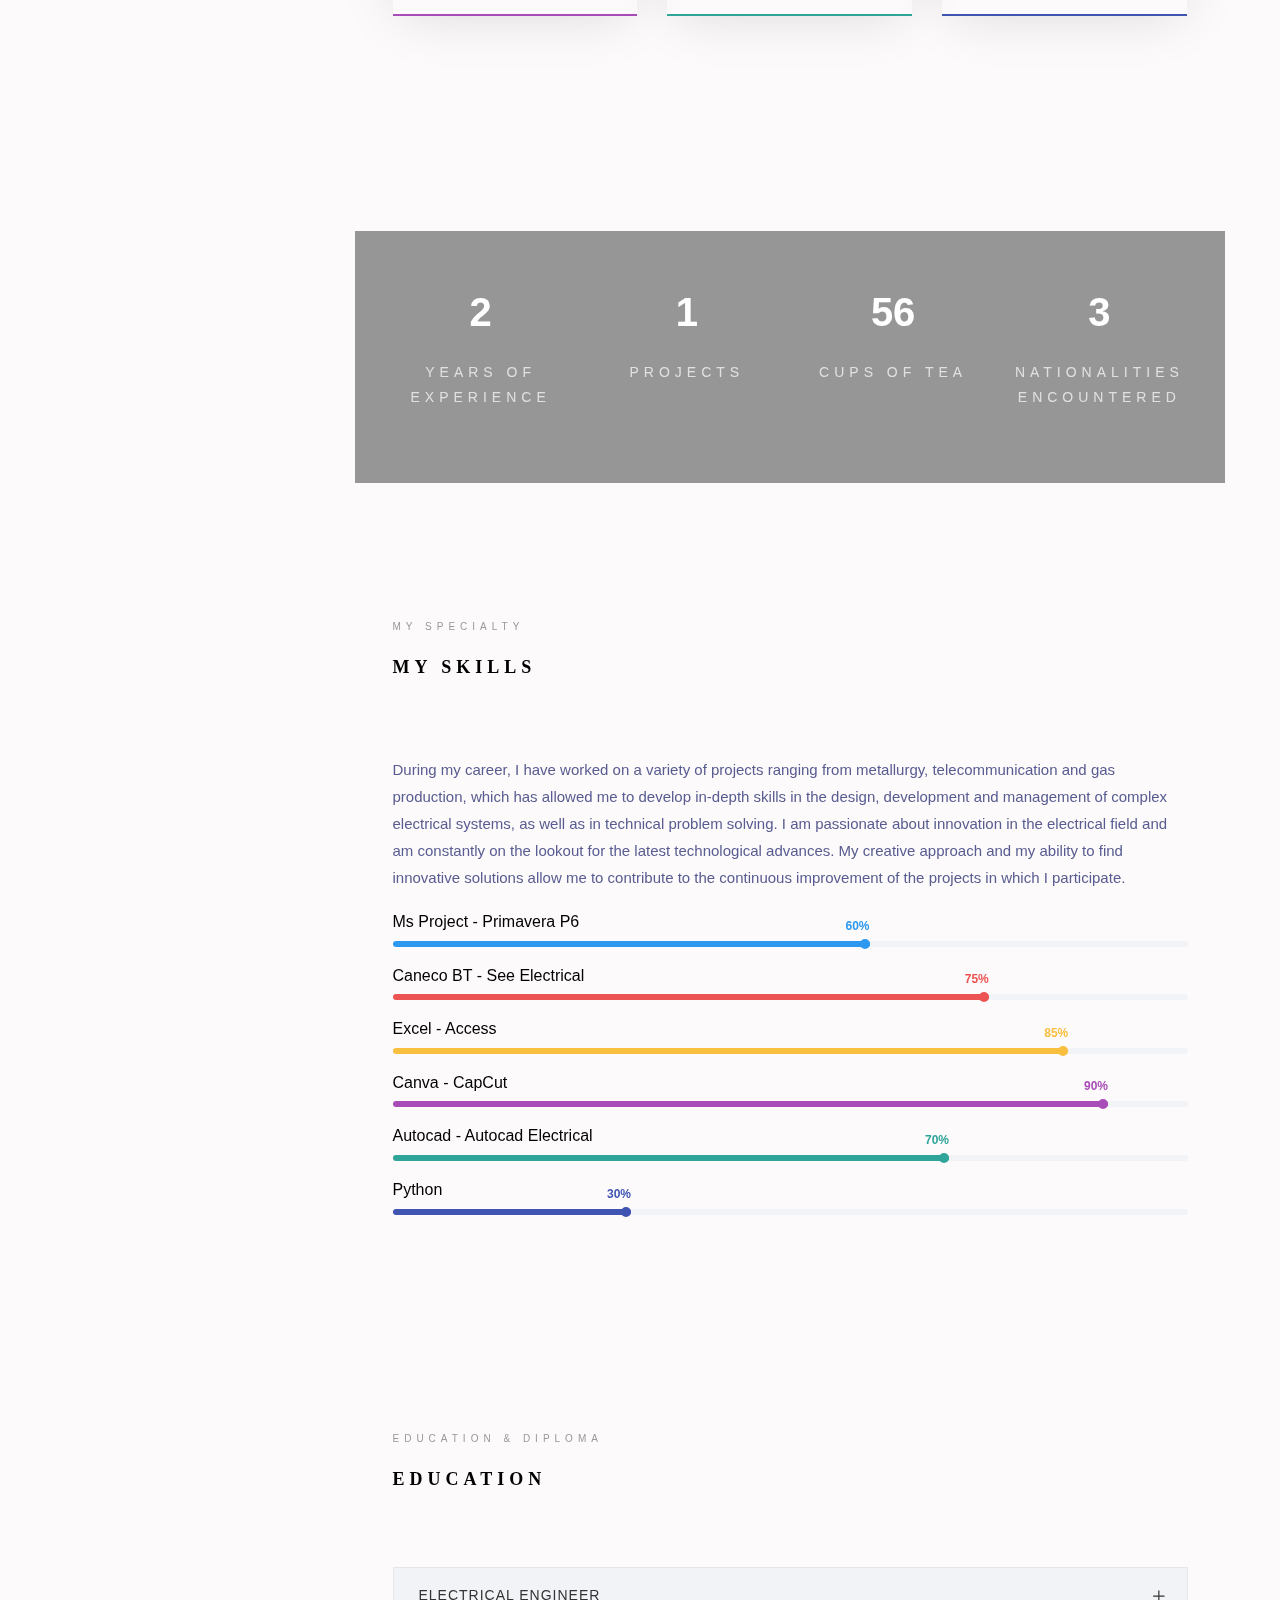
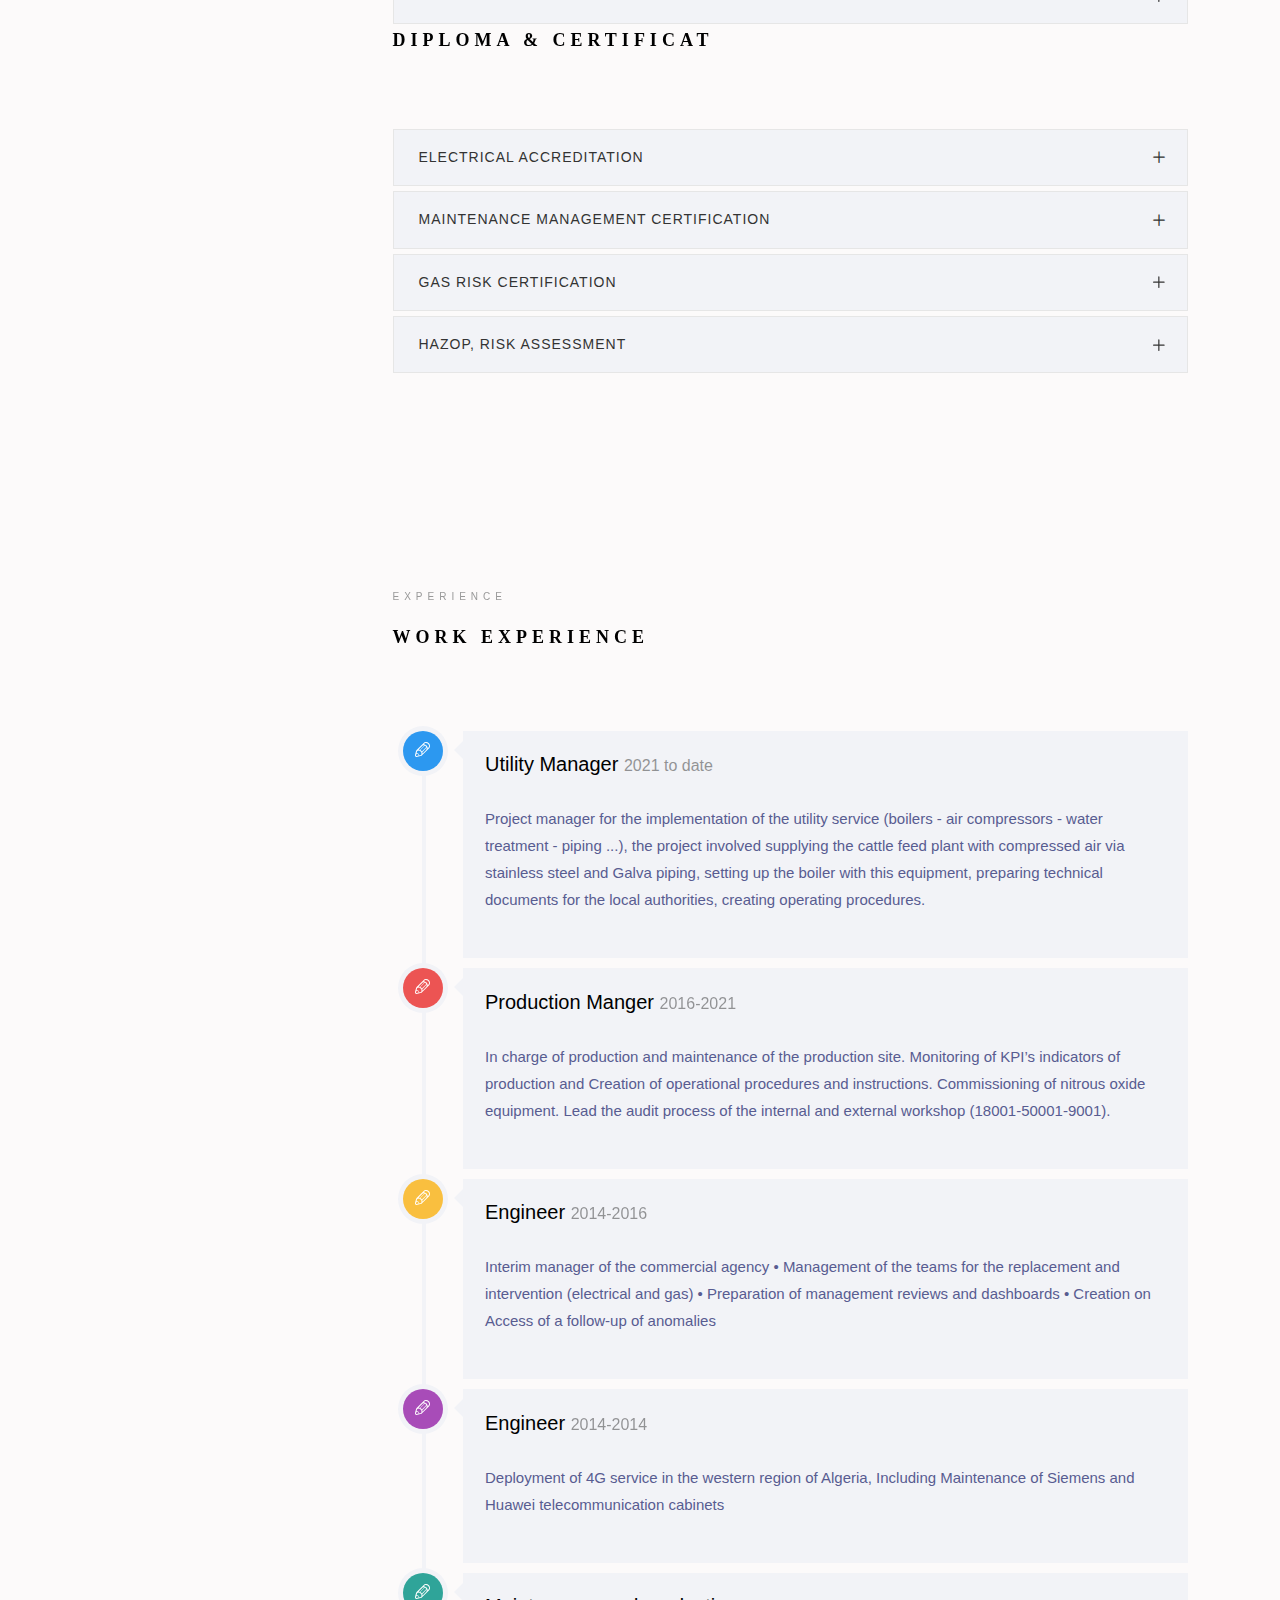
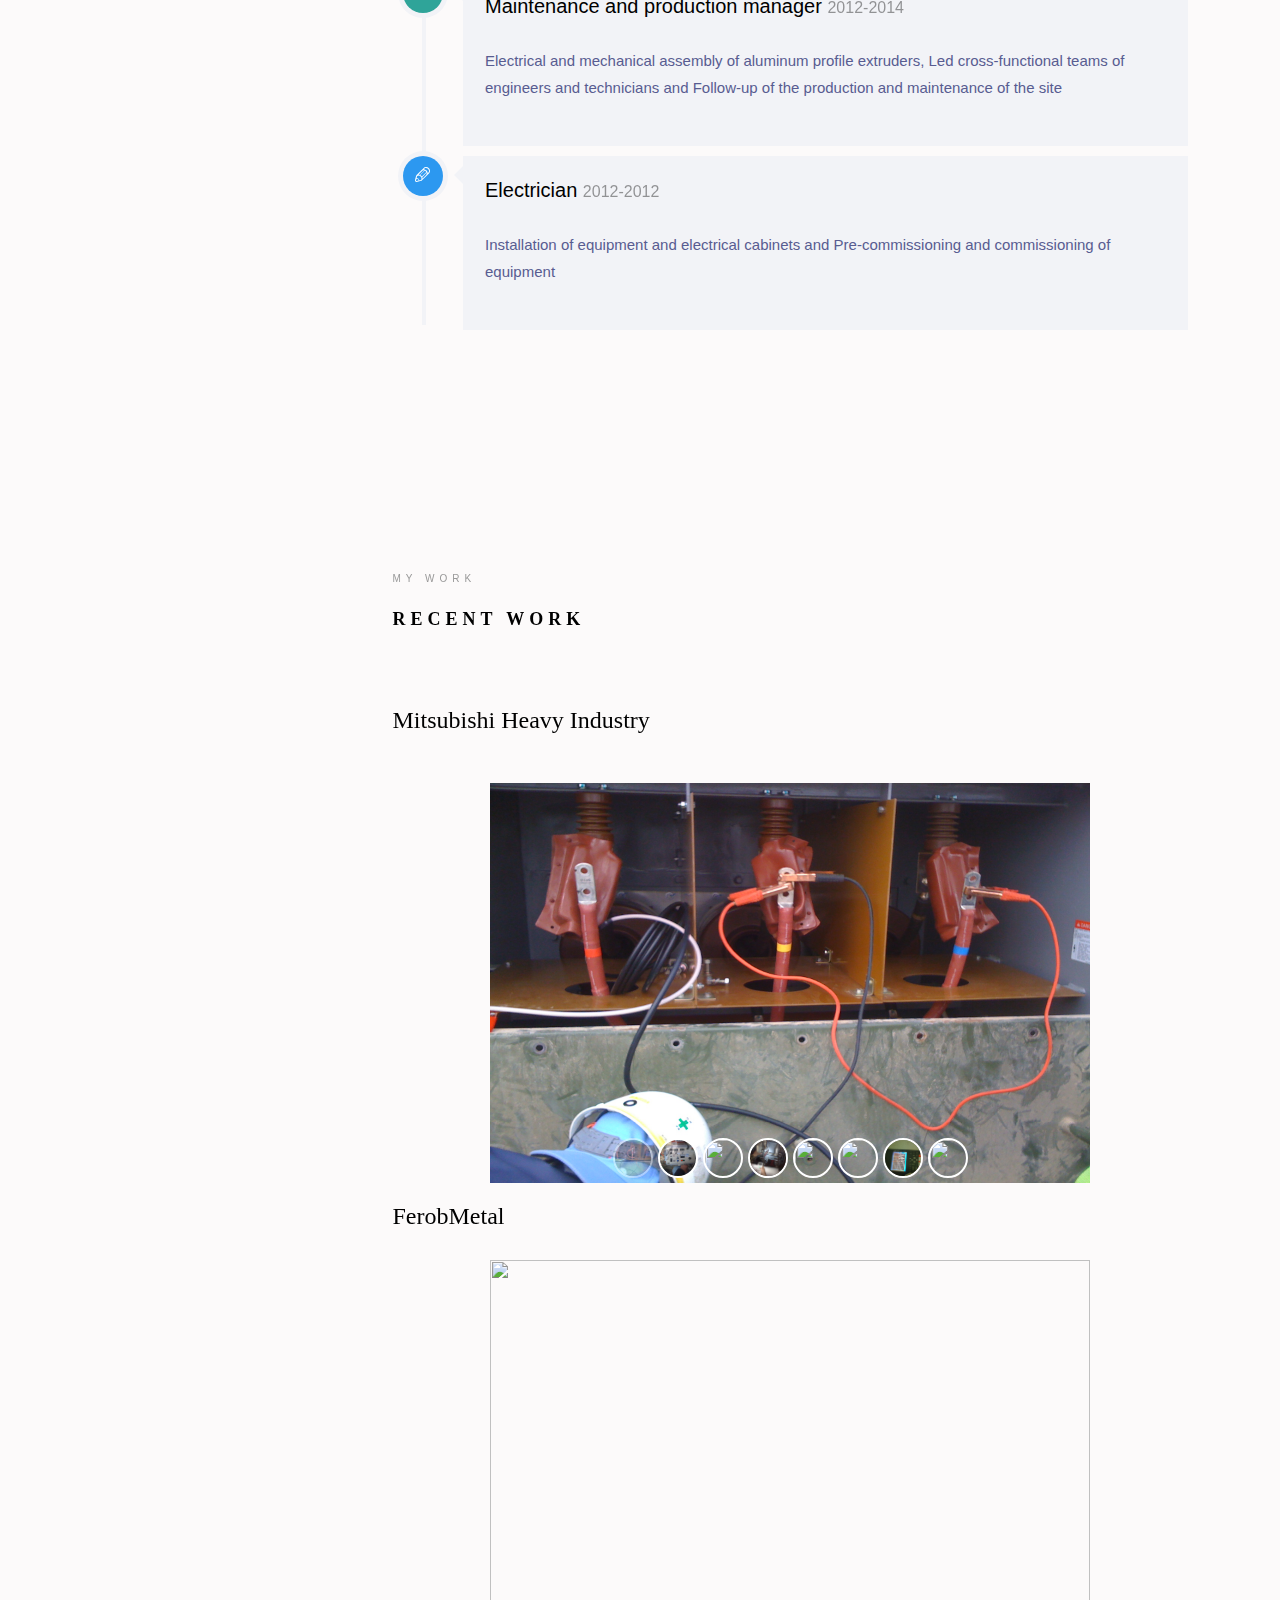
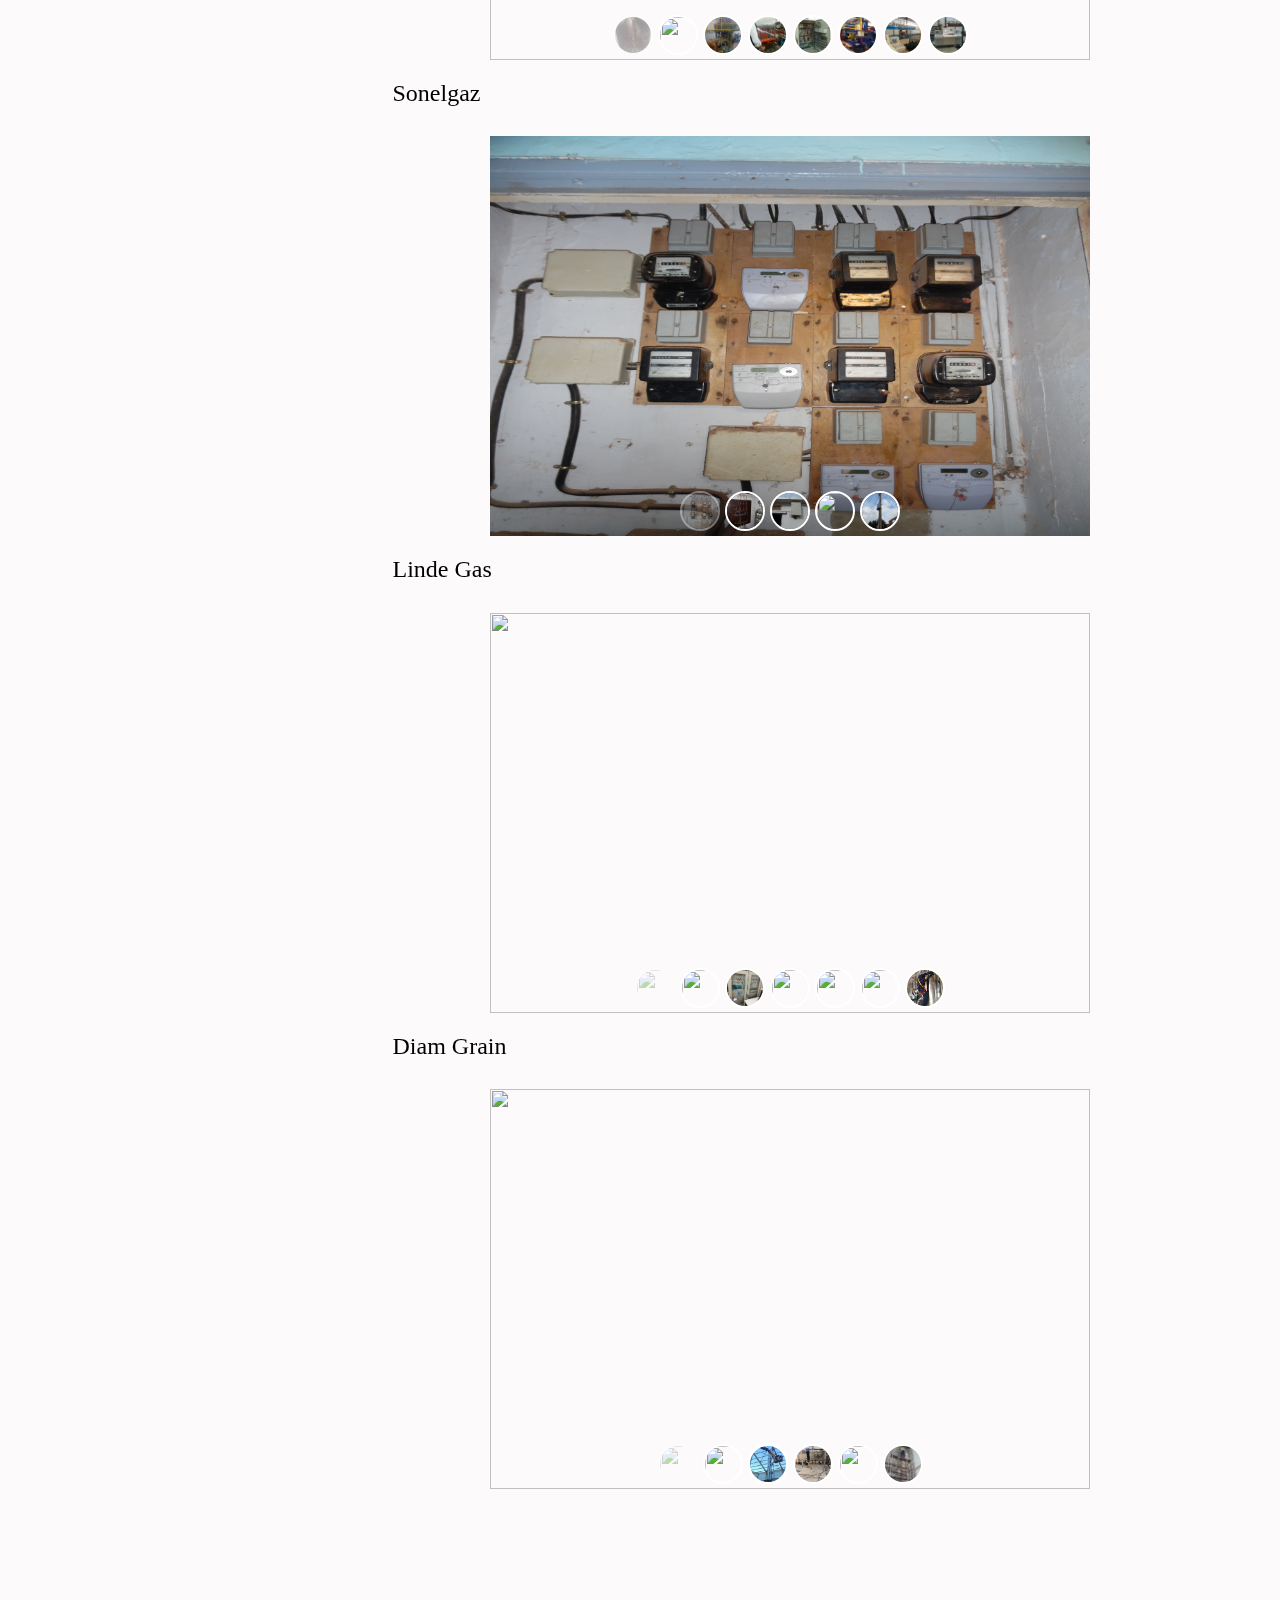
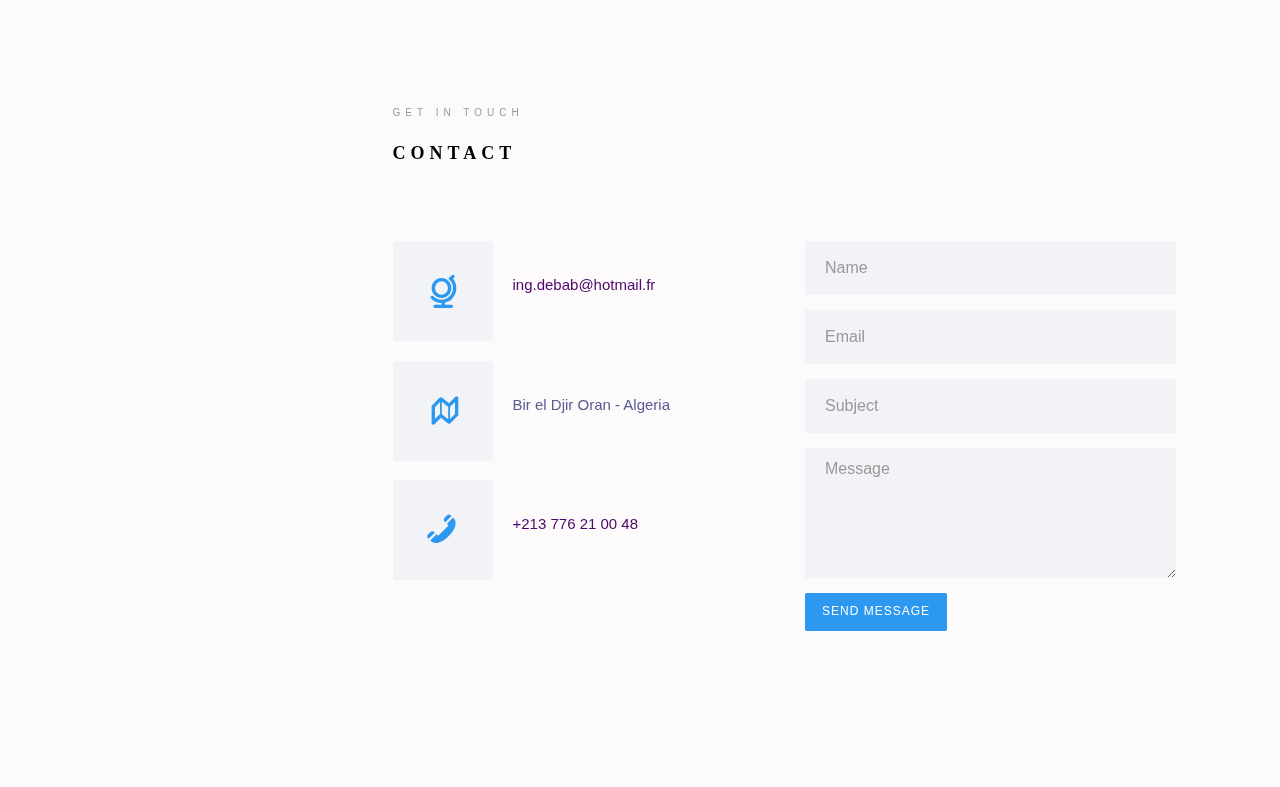
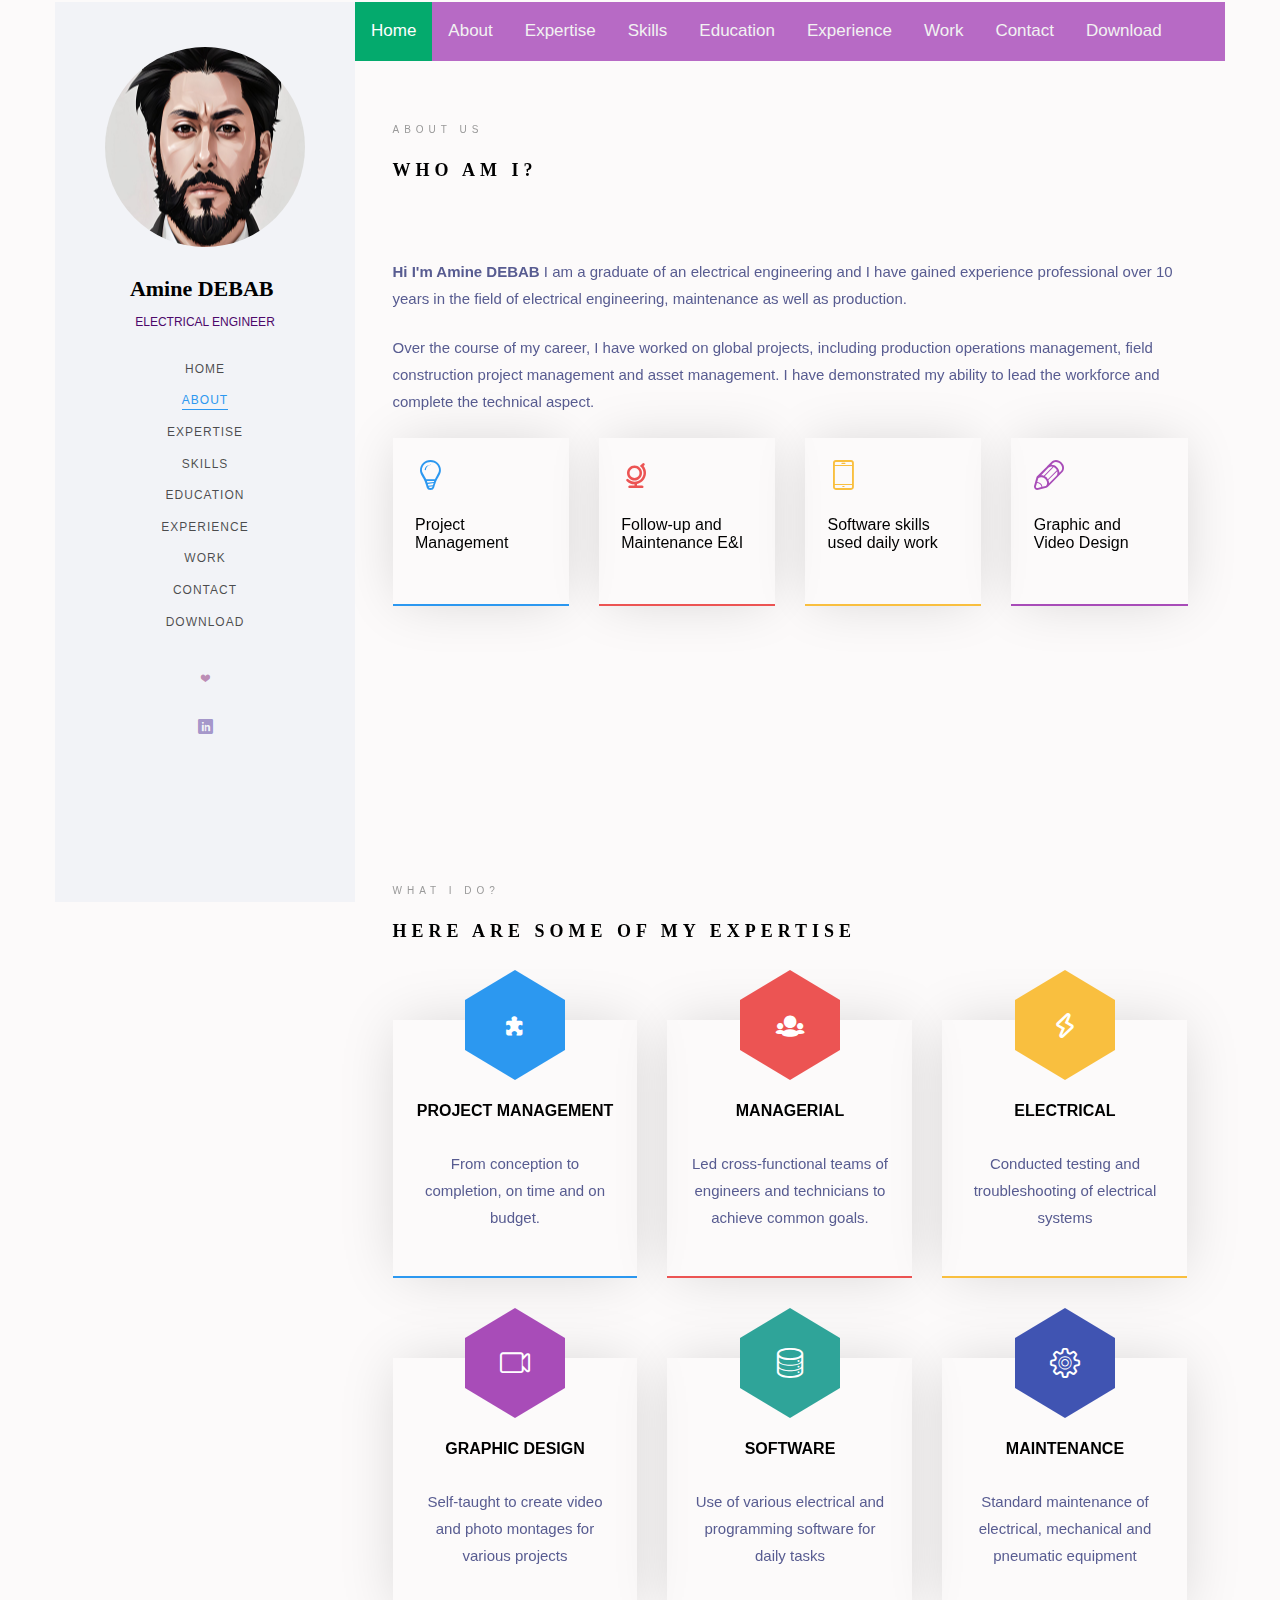
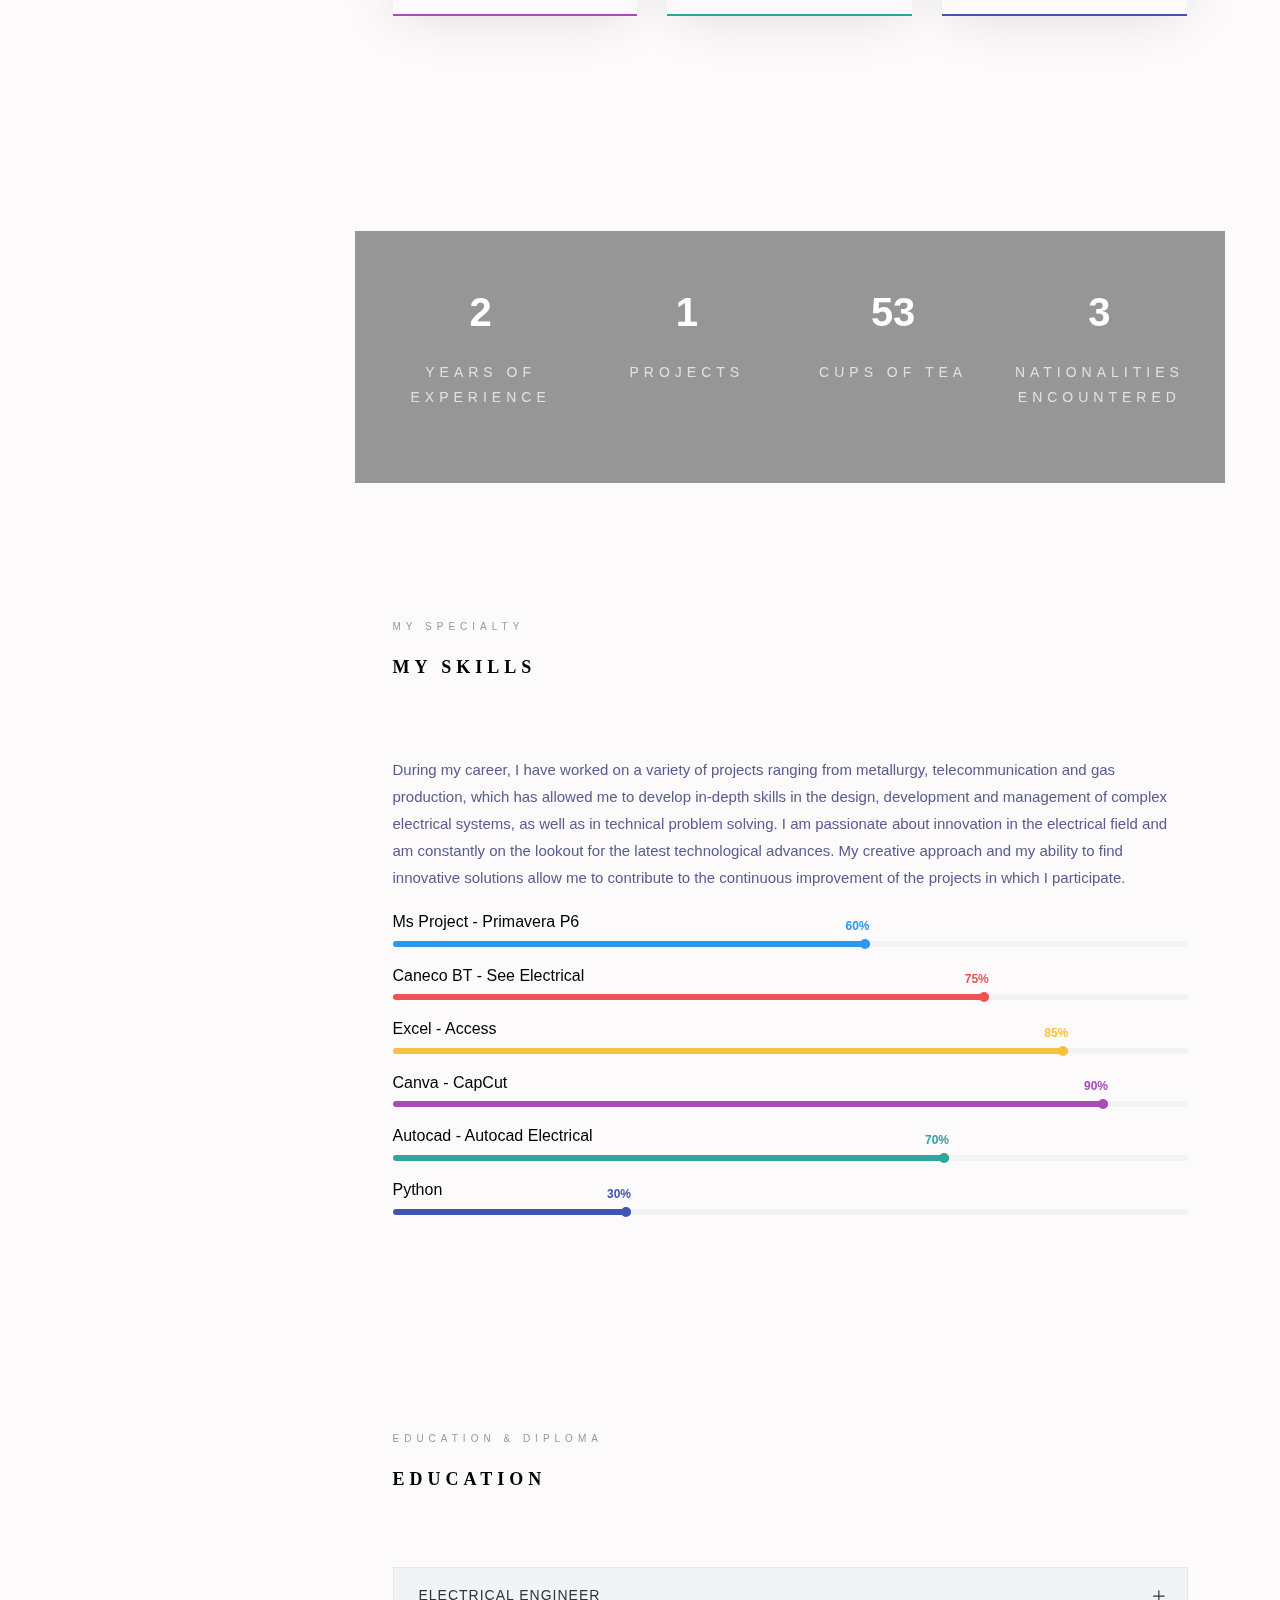
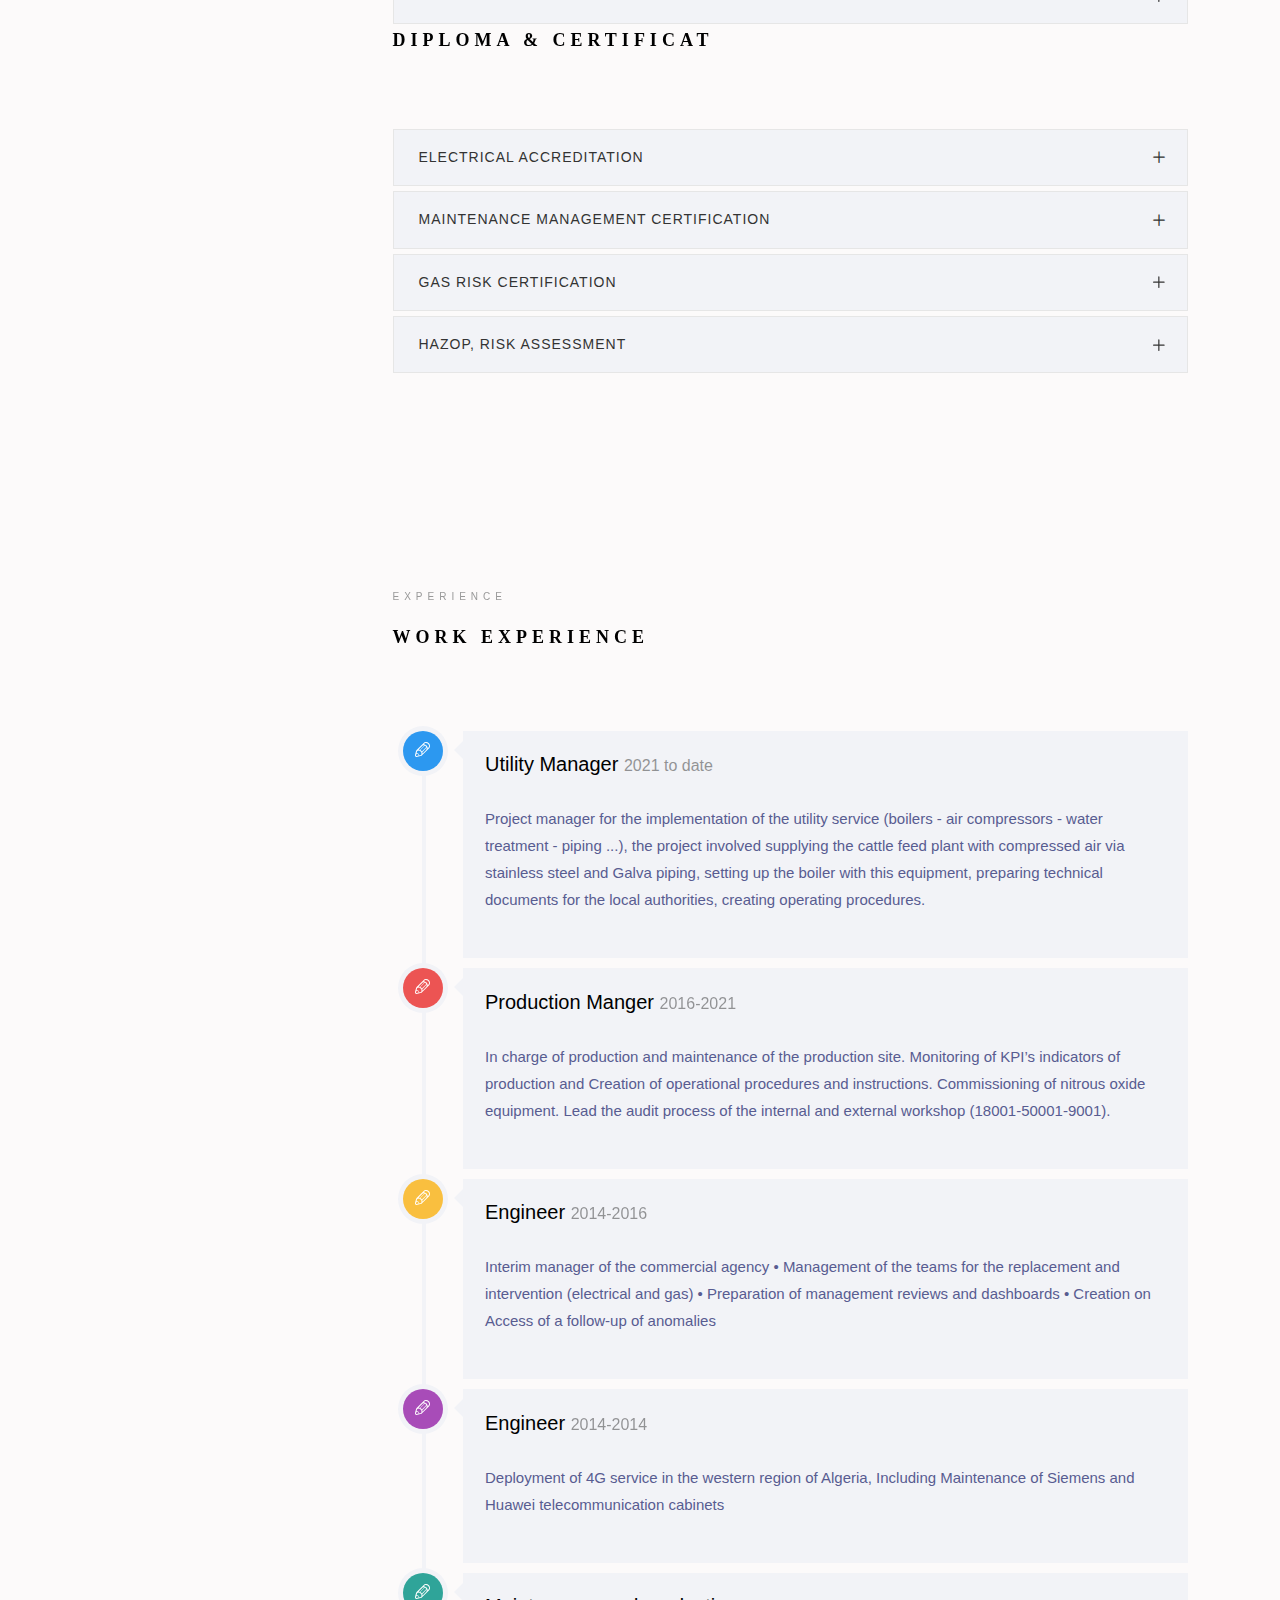
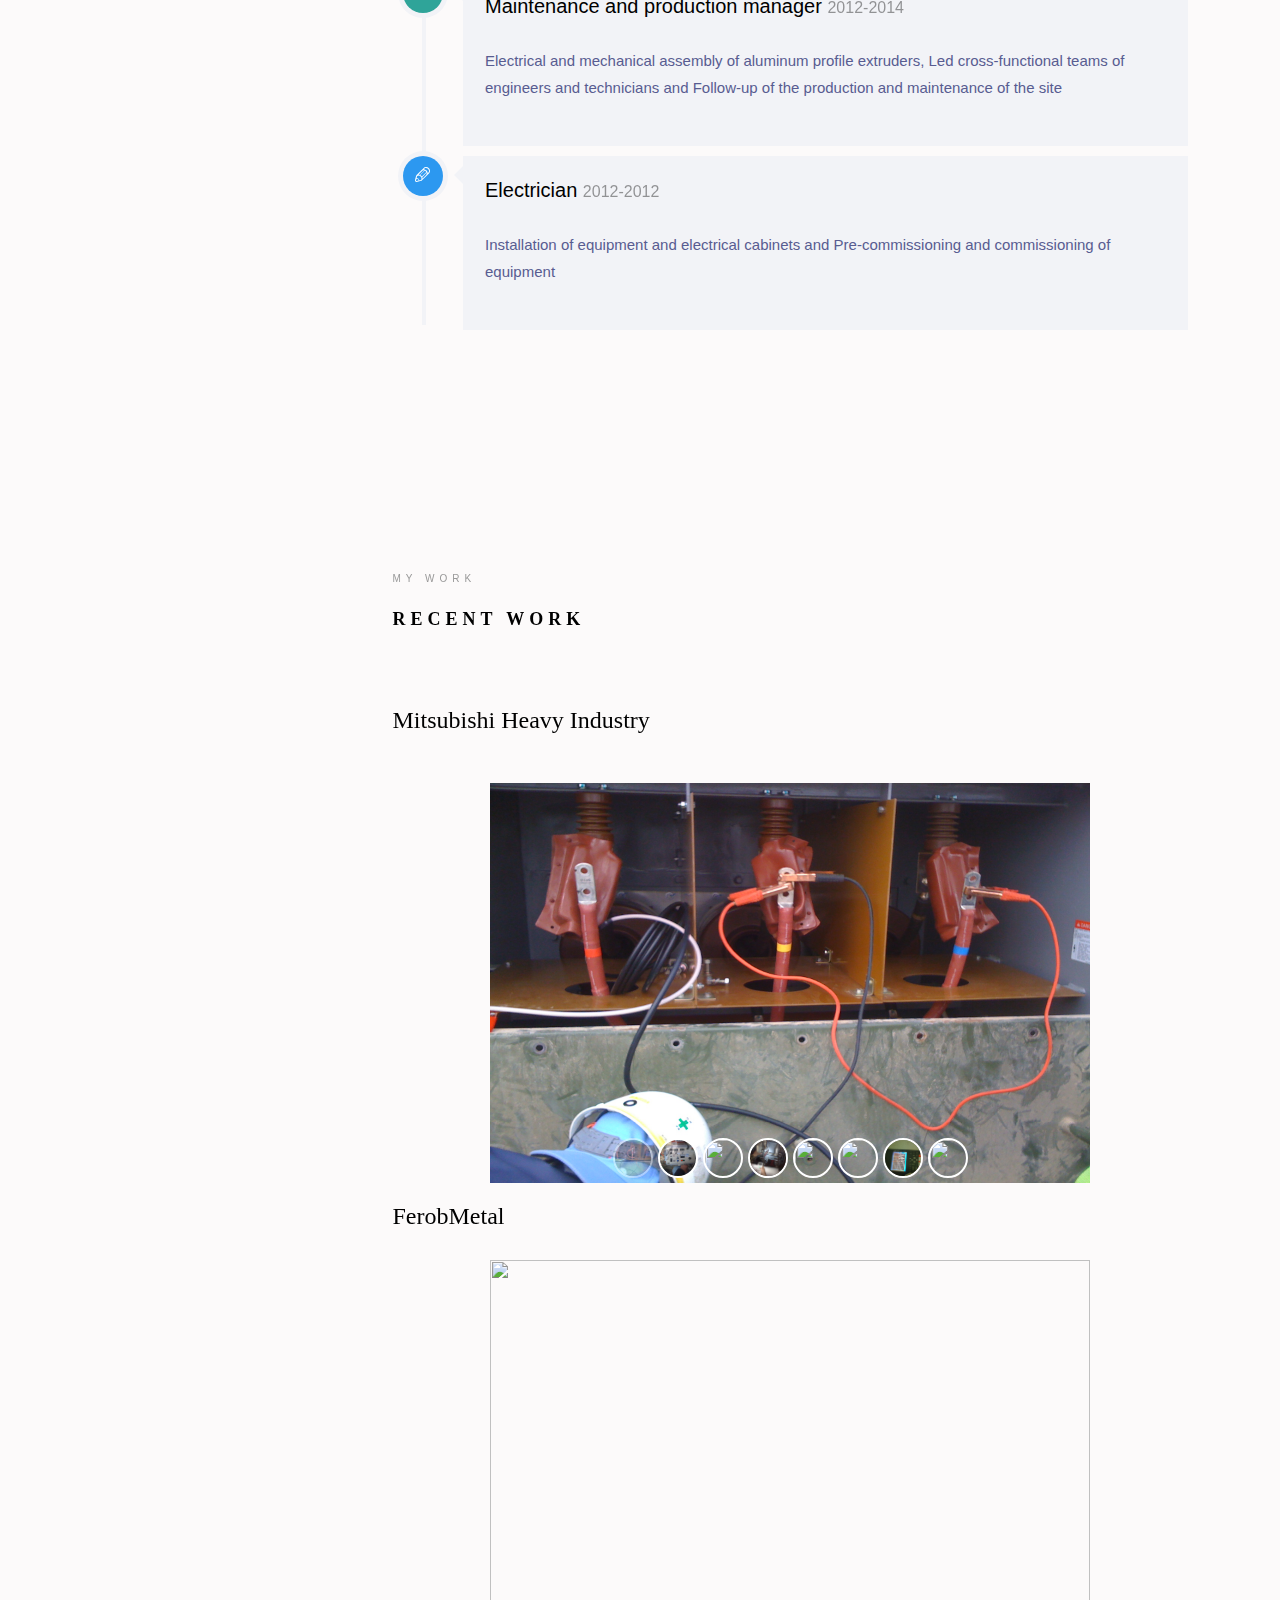
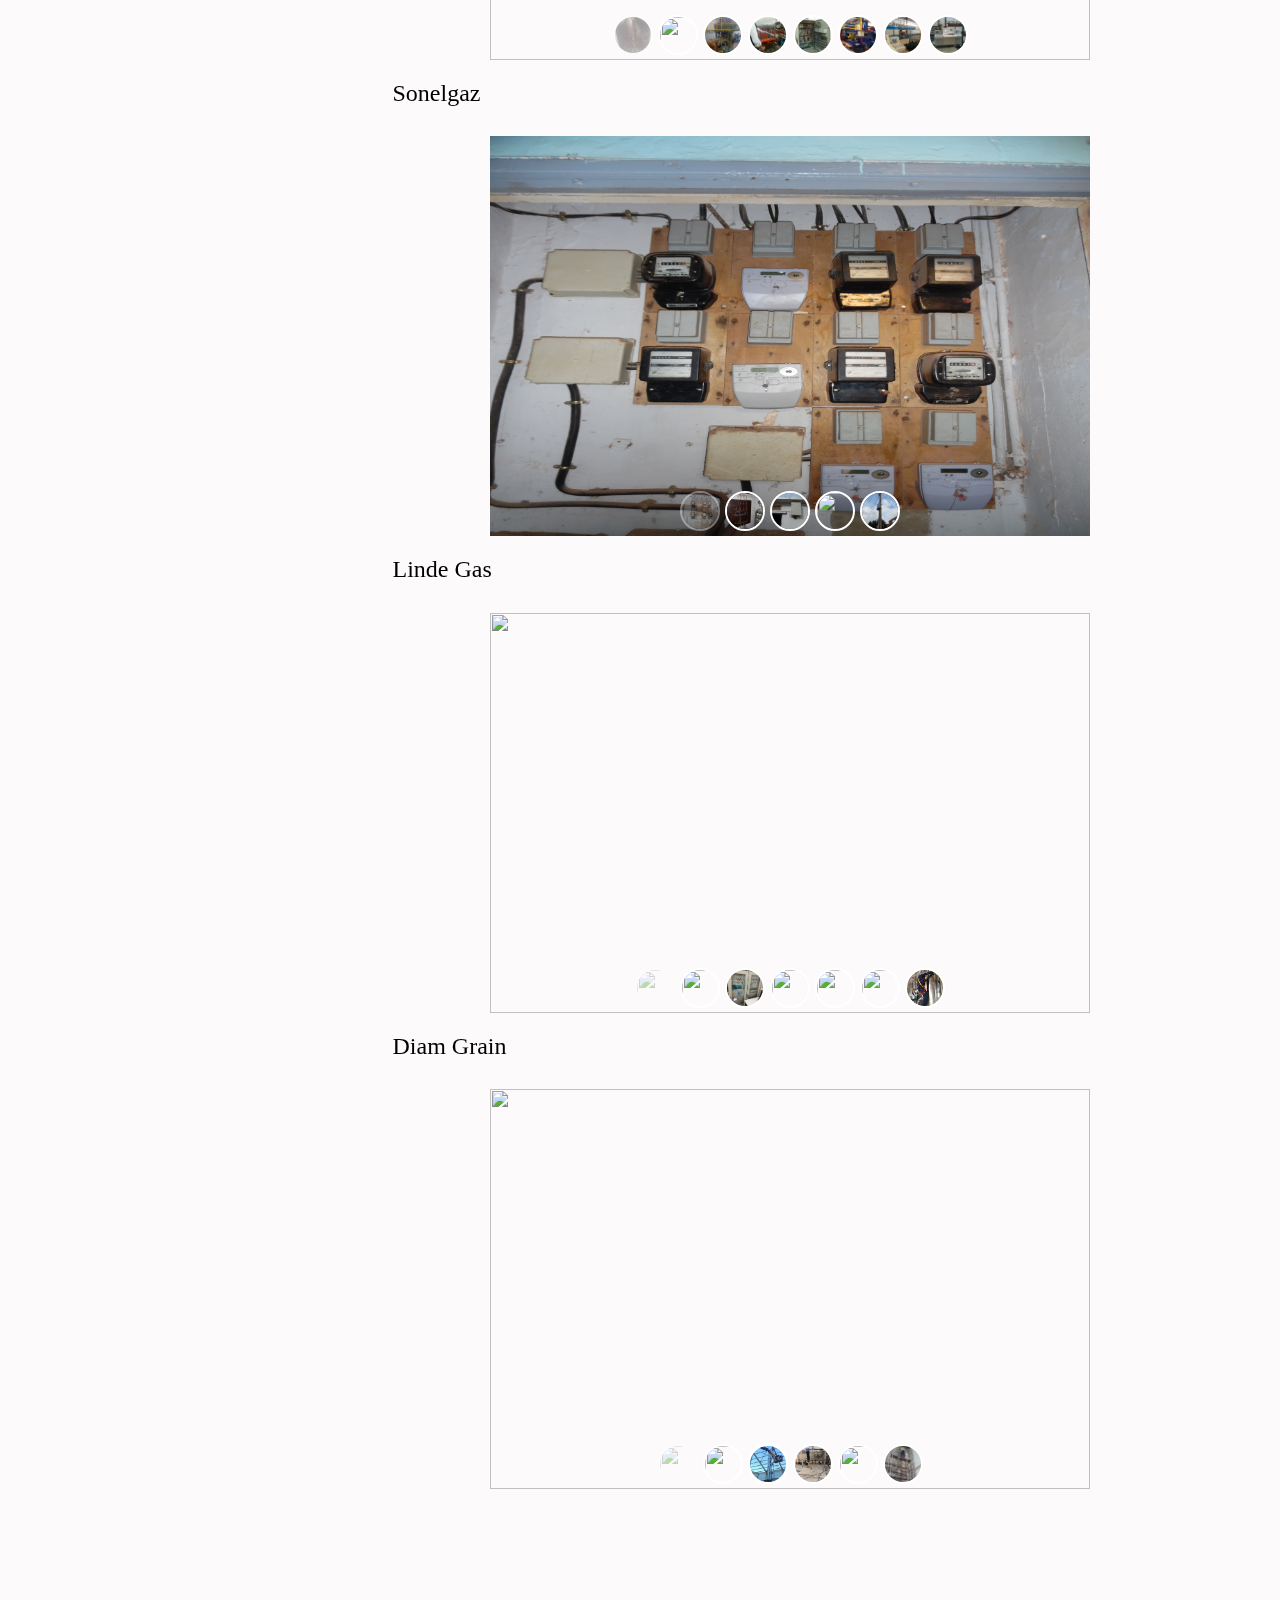
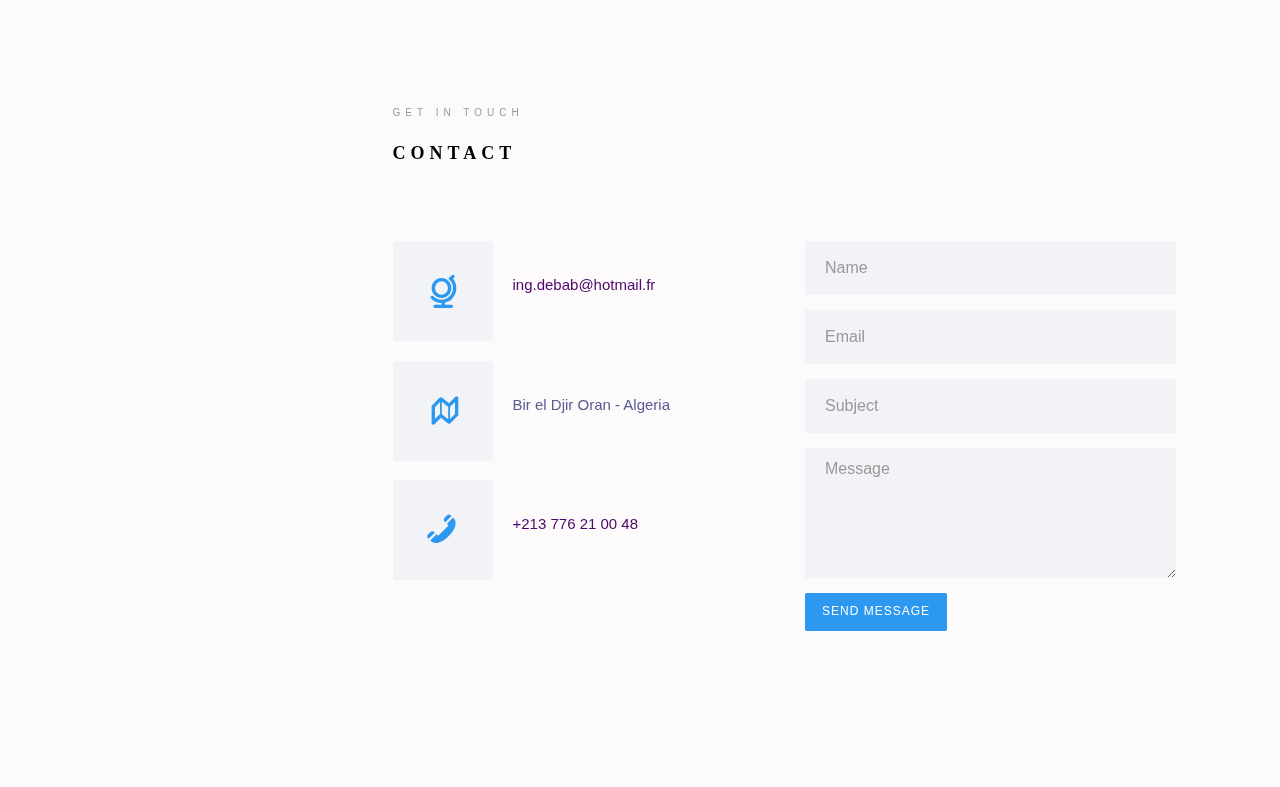
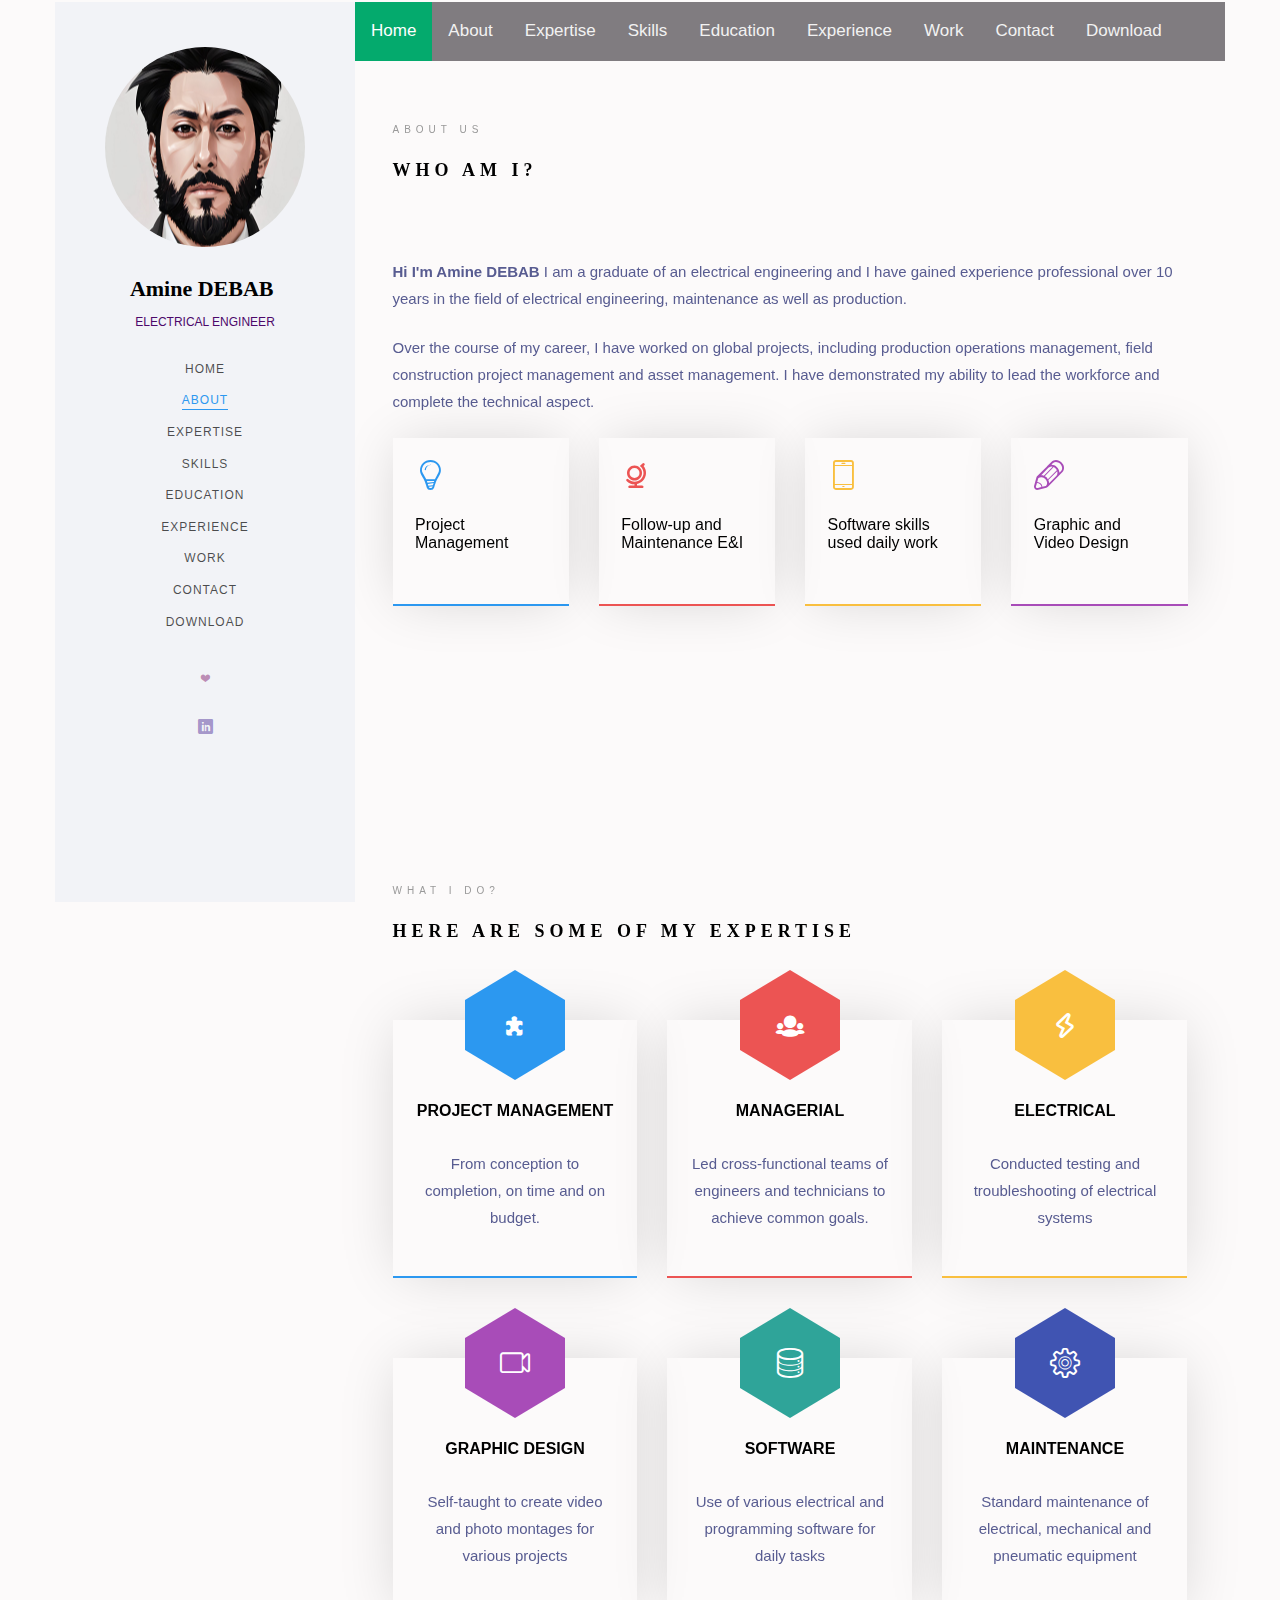
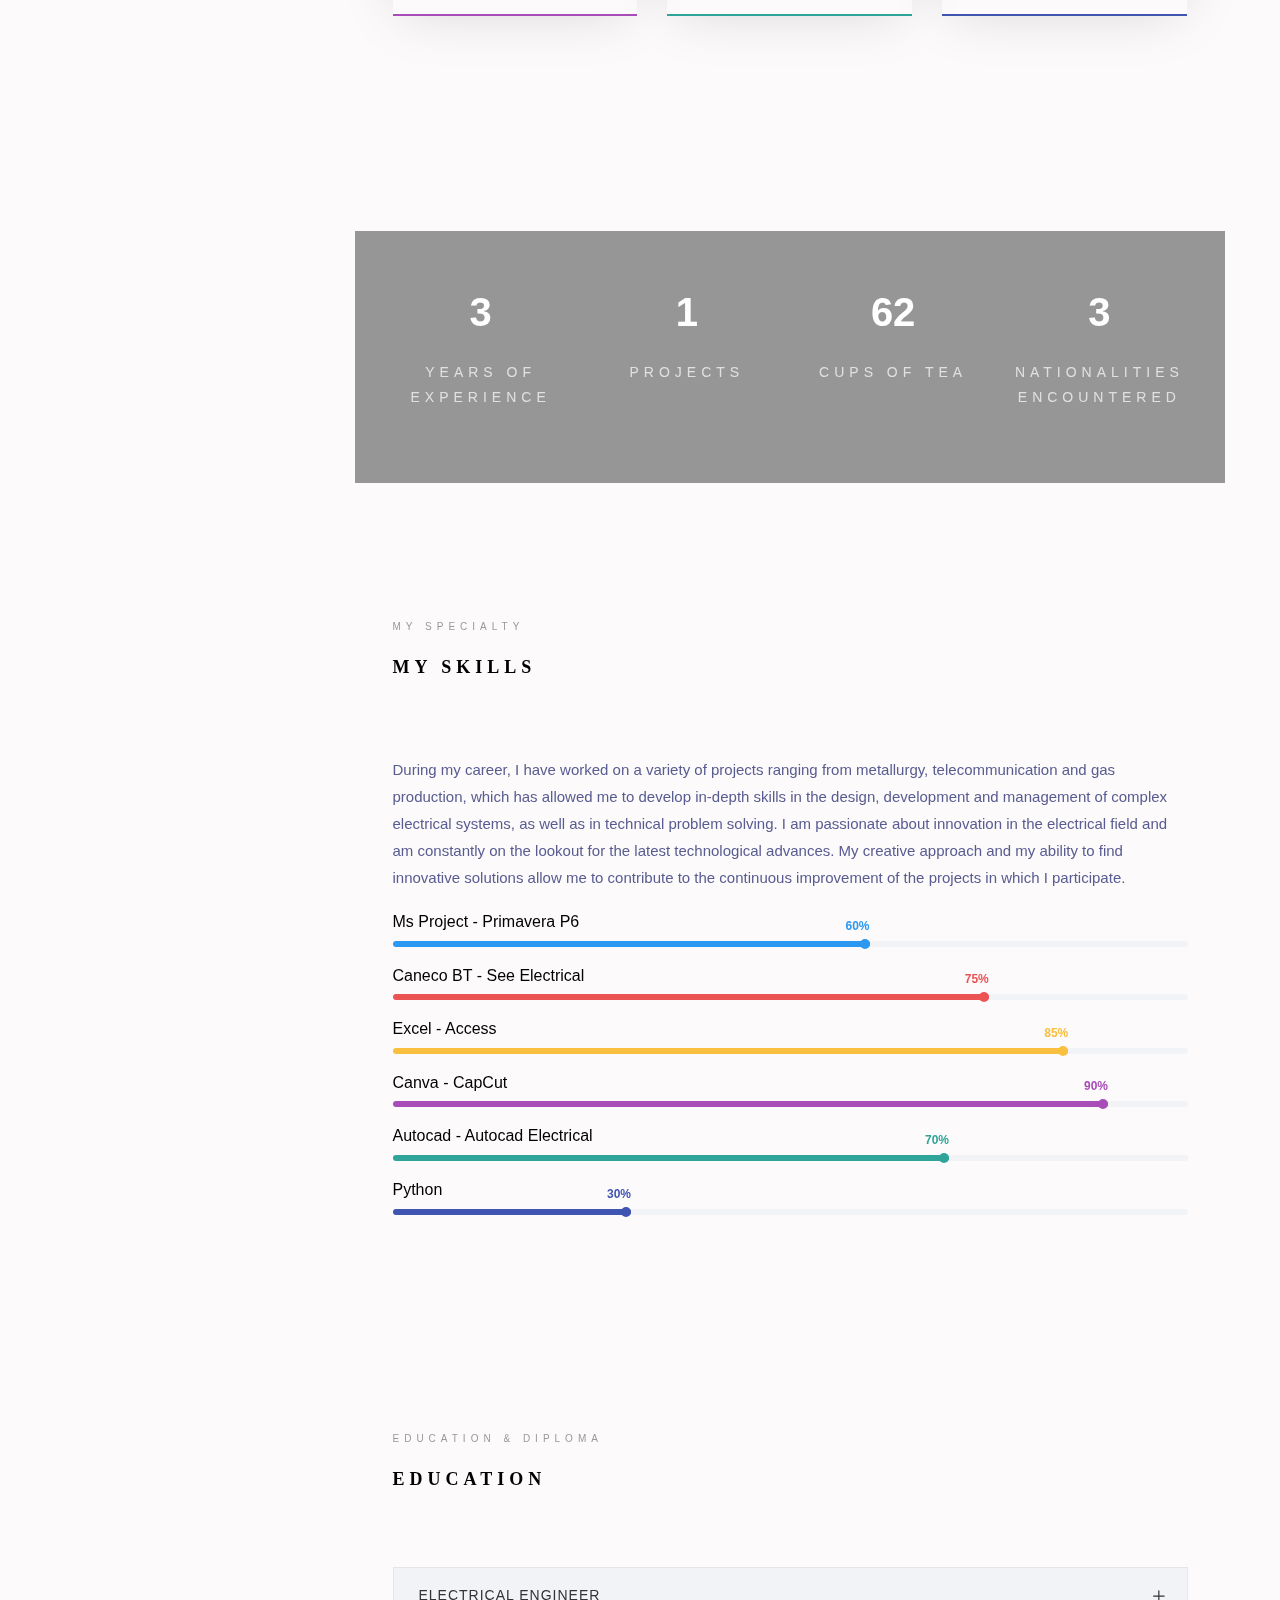
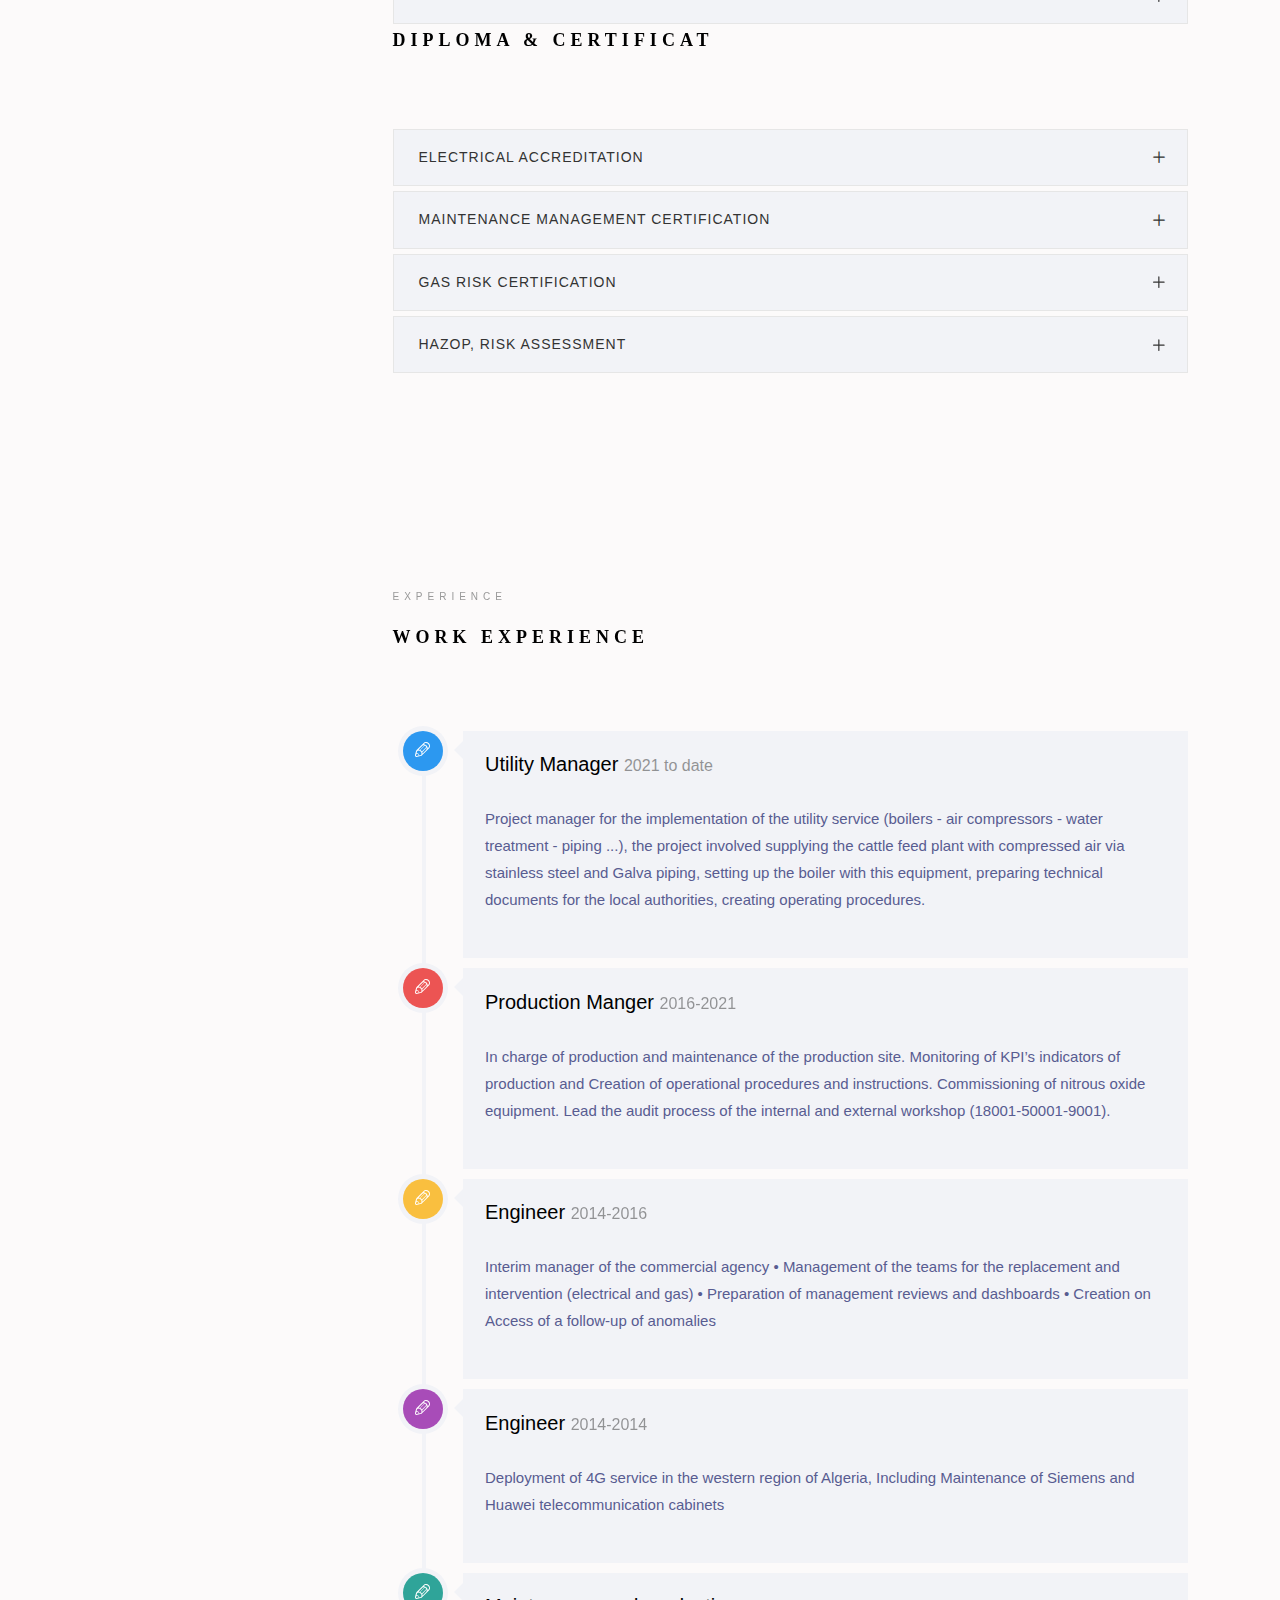
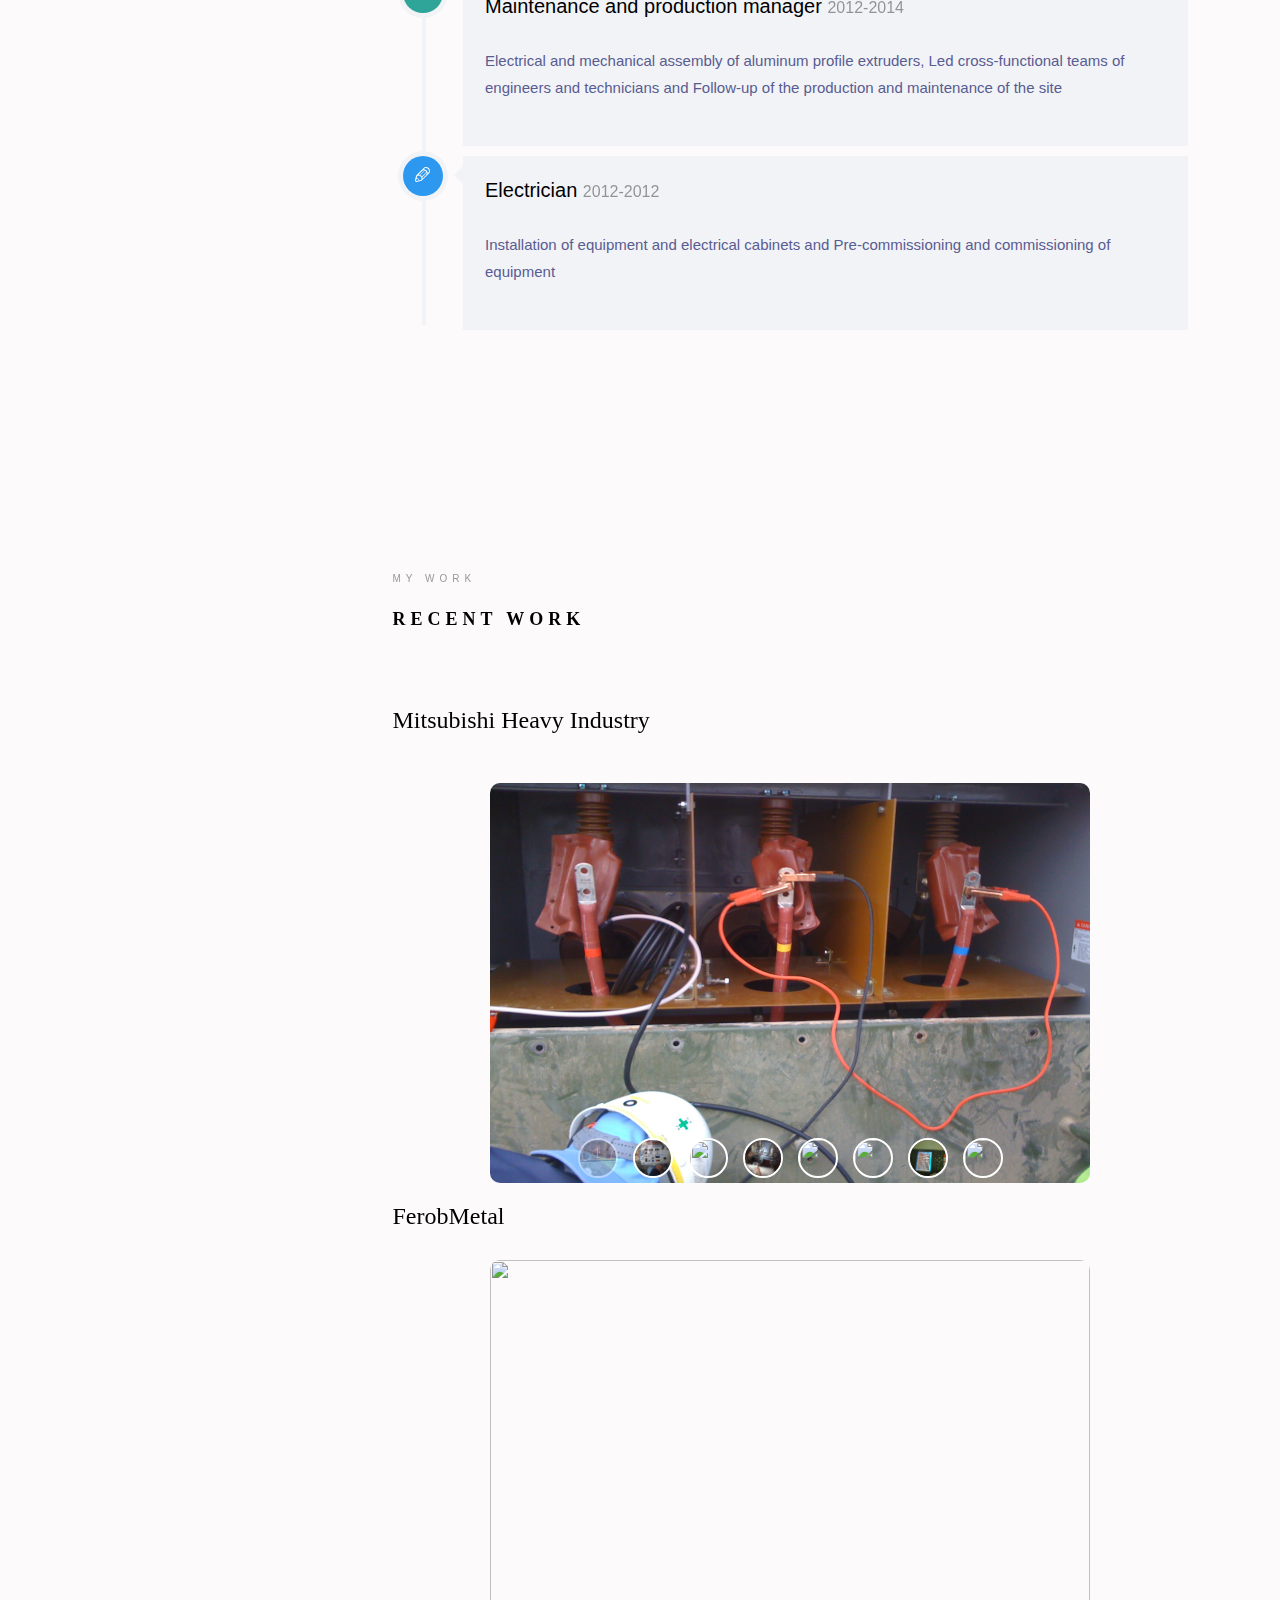
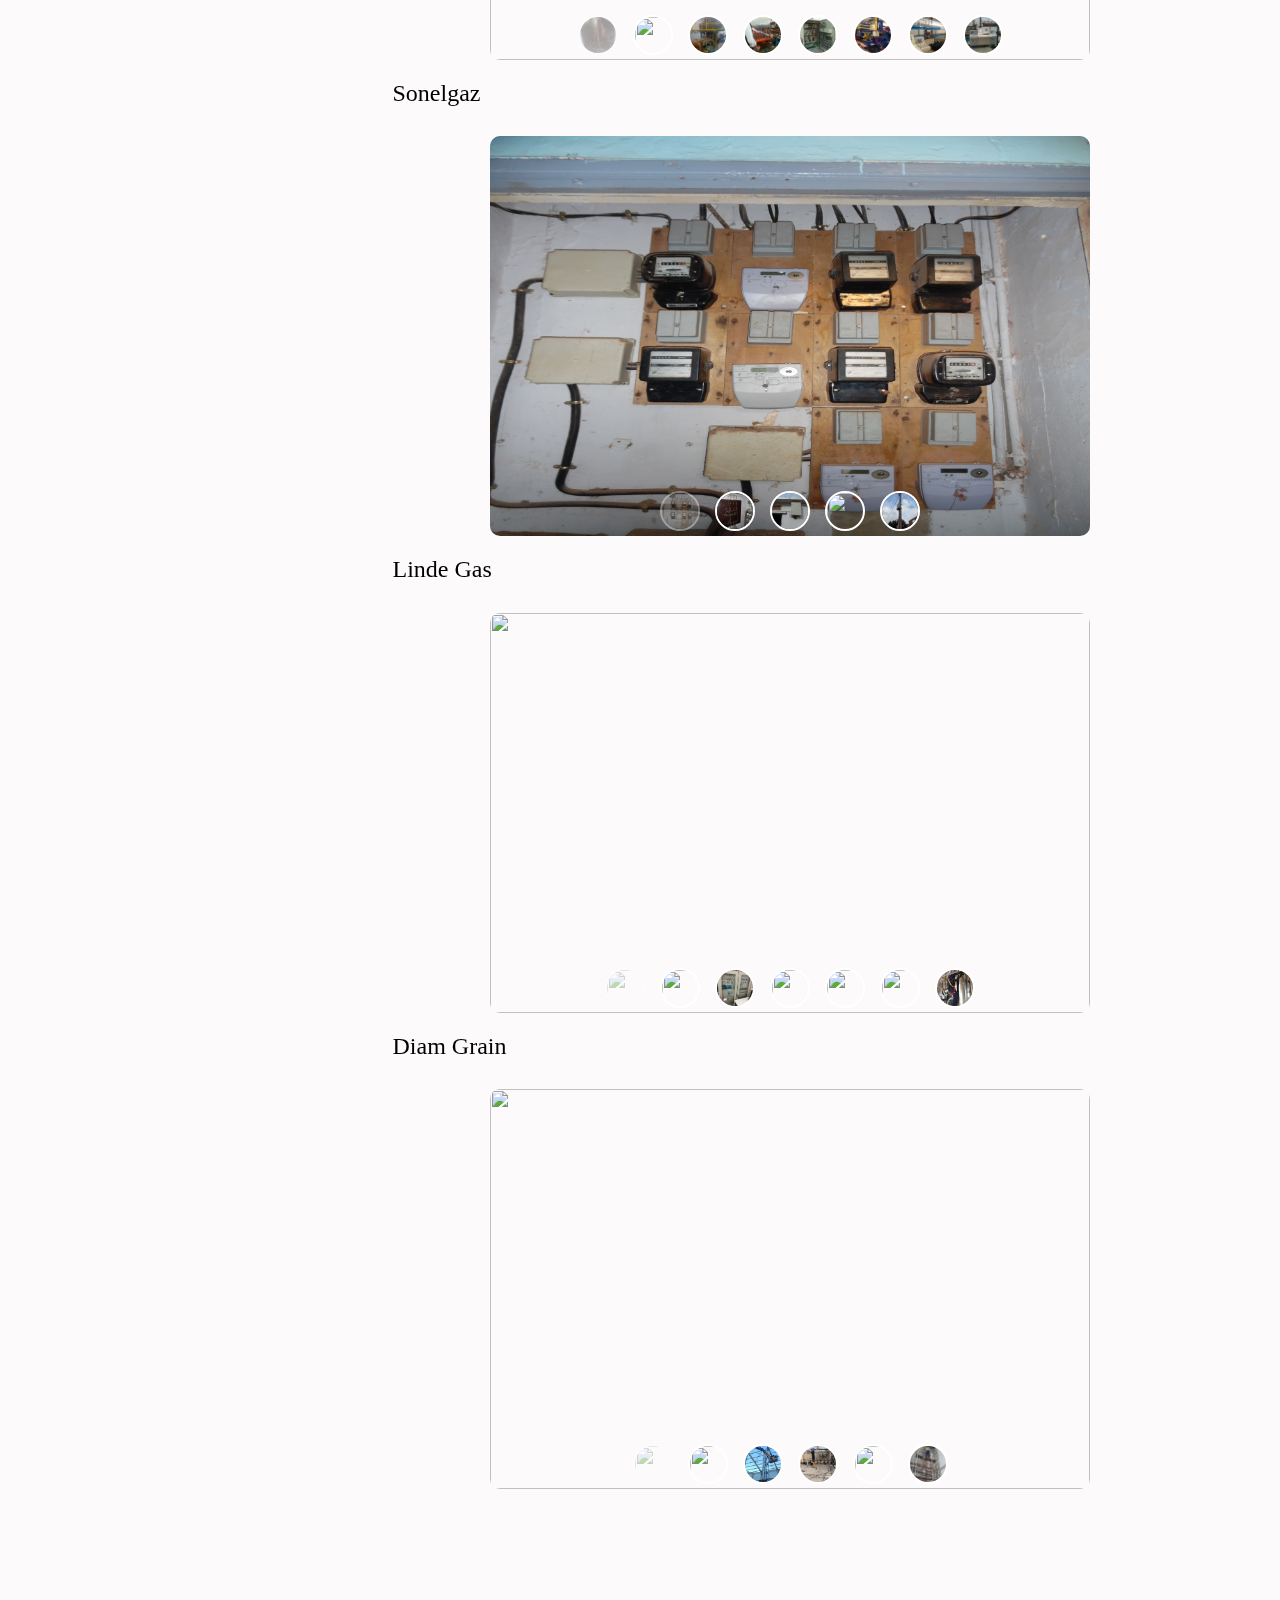
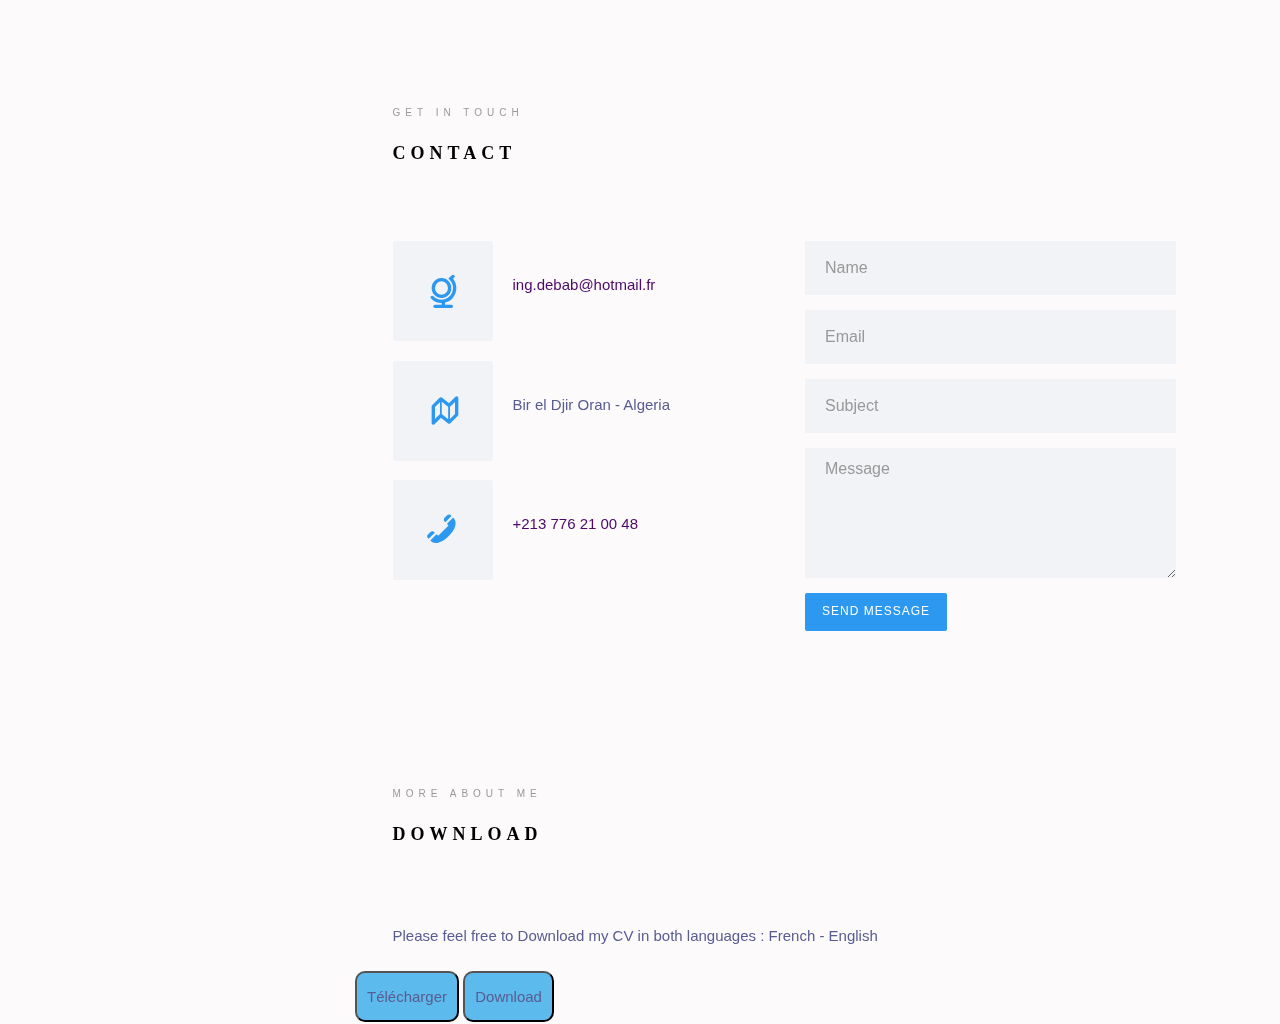
